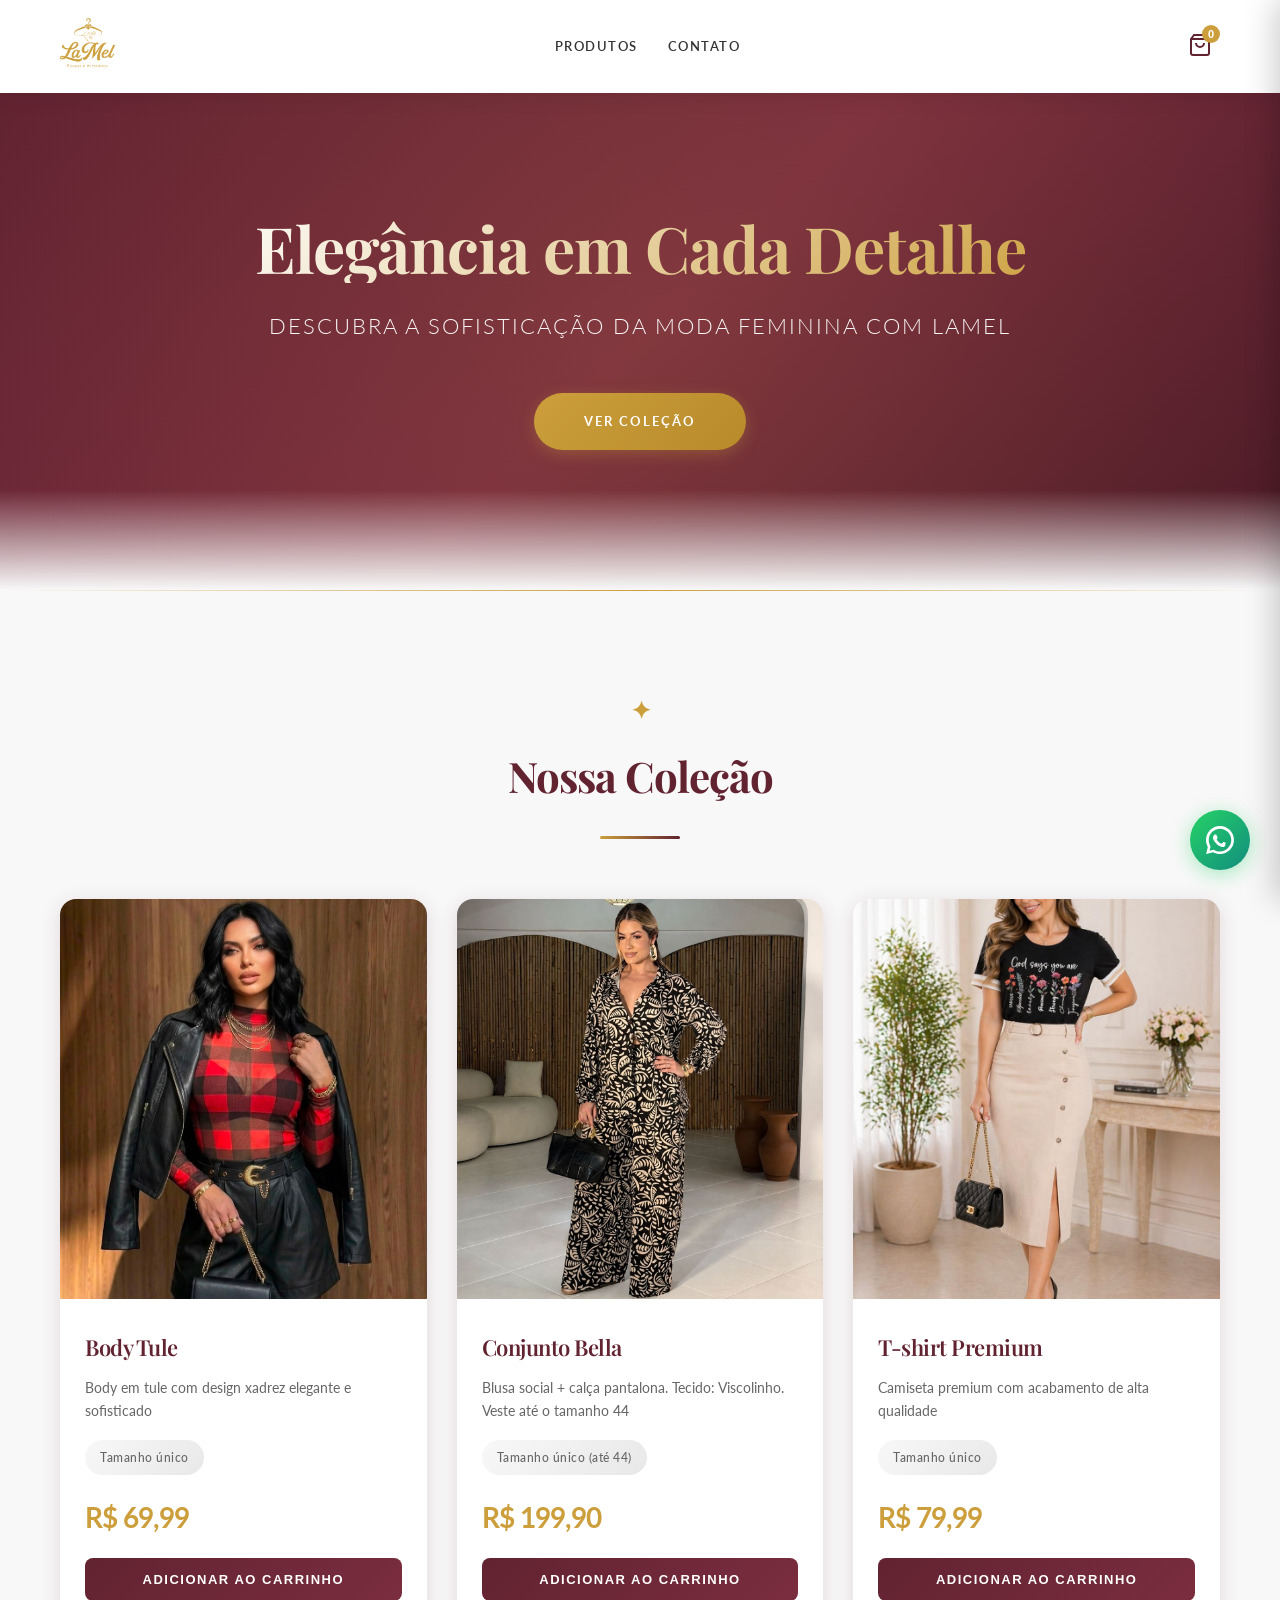
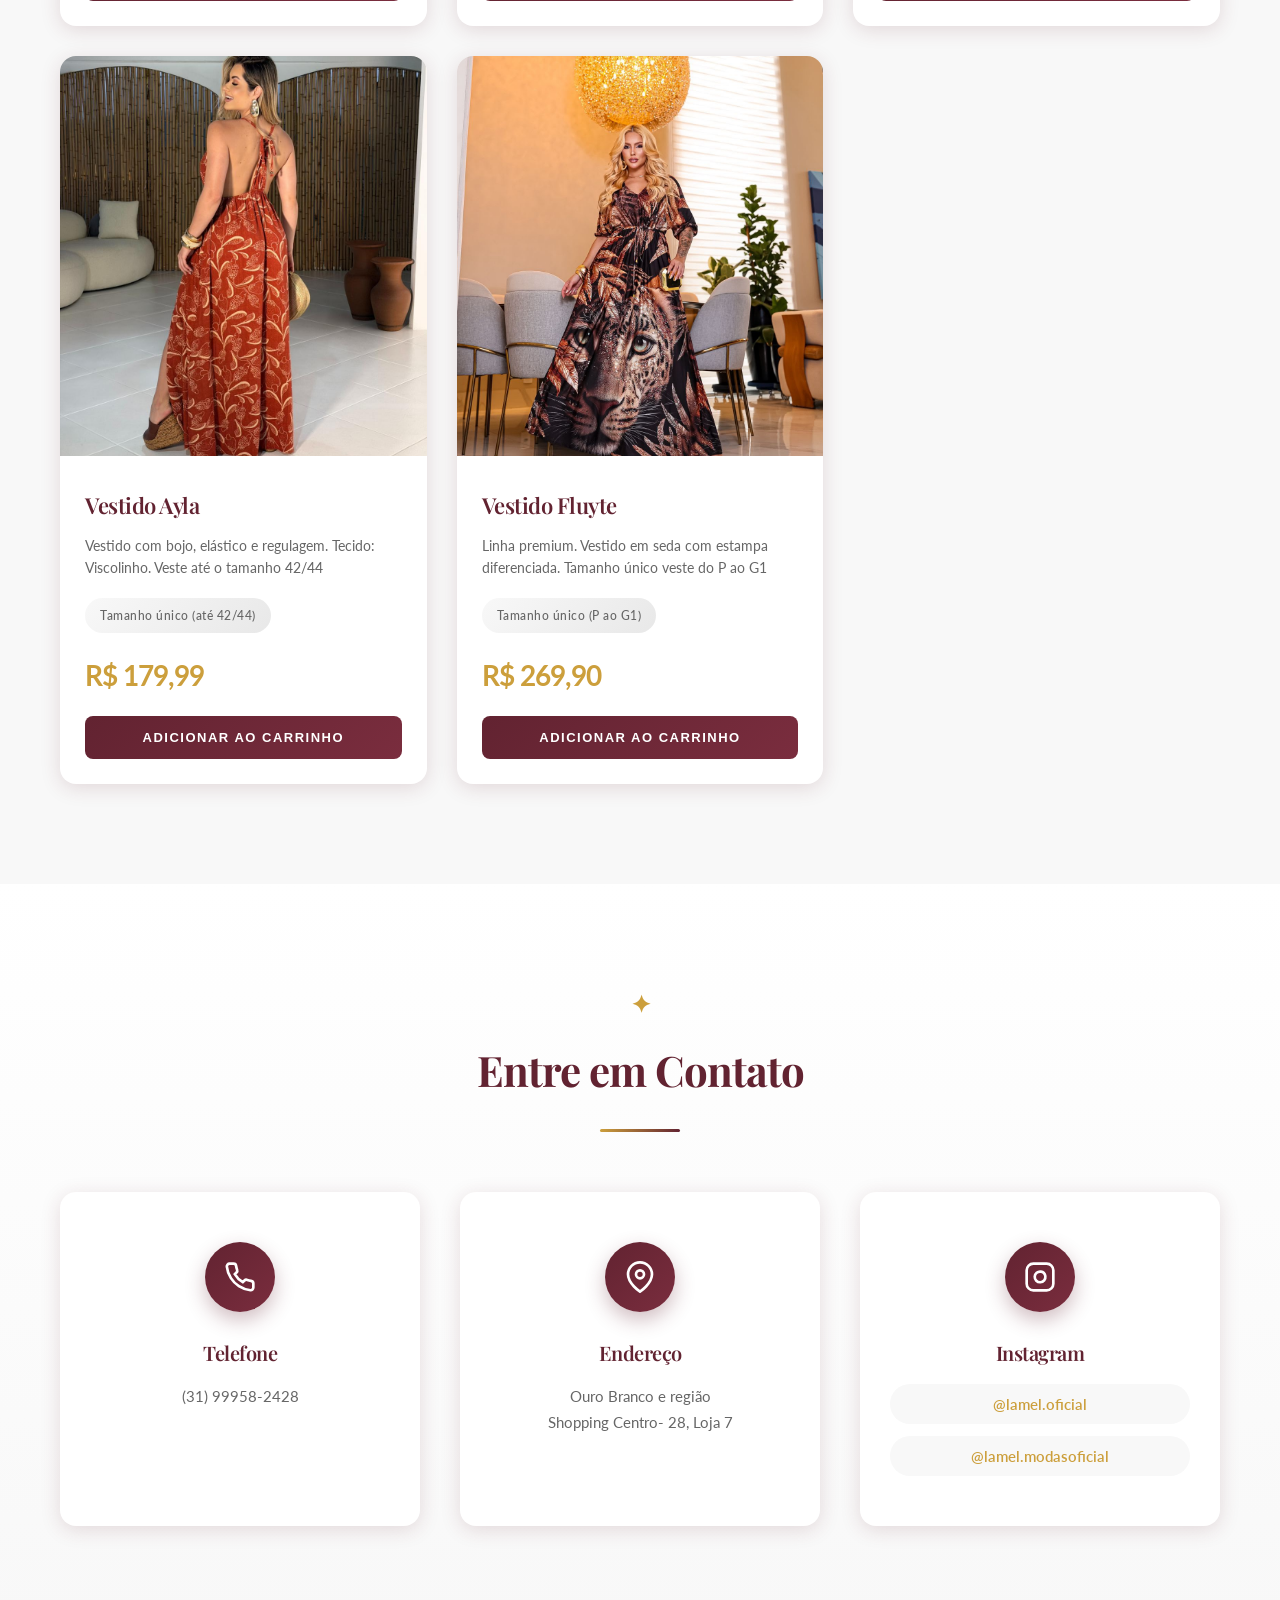
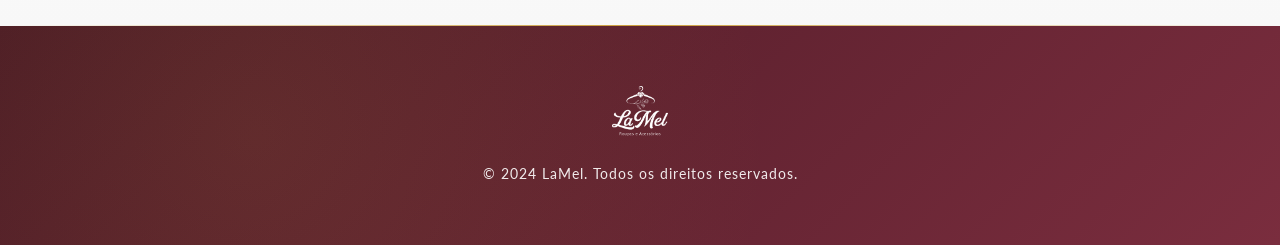
==== index.html @ 0e87817c "Initial commit - LaMel e-commerce website with premium design" ====
<!DOCTYPE html>
<html lang="pt-BR">
<head>
    <meta charset="UTF-8">
    <meta name="viewport" content="width=device-width, initial-scale=1.0">
    <title>LaMel - Moda Feminina</title>
    <link rel="stylesheet" href="styles.css">
    <link rel="preconnect" href="https://fonts.googleapis.com">
    <link rel="preconnect" href="https://fonts.gstatic.com" crossorigin>
    <link href="https://fonts.googleapis.com/css2?family=Playfair+Display:wght@400;500;600;700&family=Lato:wght@300;400;700&display=swap" rel="stylesheet">
</head>
<body>
    <!-- Splash Screen -->
    <div id="splash-screen" class="splash-screen">
        <div class="splash-content">
            <img src="logo/logo_lamel_-2.png" alt="LaMel Logo" class="splash-logo">
            <div class="splash-loader"></div>
        </div>
    </div>

    <!-- Main Content -->
    <div id="main-content" class="main-content">
        <!-- Header -->
        <header class="header">
            <div class="container">
                <nav class="nav">
                    <a href="#" class="logo-link">
                        <img src="logo/logo_lamel_-2.png" alt="LaMel" class="header-logo">
                    </a>
                    <div class="nav-links">
                        <a href="#produtos" class="nav-link">Produtos</a>
                        <a href="#contato" class="nav-link">Contato</a>
                    </div>
                    <button class="cart-btn" onclick="toggleCart()">
                        <svg width="24" height="24" viewBox="0 0 24 24" fill="none" stroke="currentColor" stroke-width="2">
                            <path d="M6 2L3 6v14a2 2 0 0 0 2 2h14a2 2 0 0 0 2-2V6l-3-4z"/>
                            <line x1="3" y1="6" x2="21" y2="6"/>
                            <path d="M16 10a4 4 0 0 1-8 0"/>
                        </svg>
                        <span class="cart-count" id="cart-count">0</span>
                    </button>
                </nav>
            </div>
        </header>

        <!-- Hero Section -->
        <section class="hero">
            <div class="container">
                <div class="hero-content">
                    <h1 class="hero-title">Elegância em Cada Detalhe</h1>
                    <p class="hero-subtitle">Descubra a sofisticação da moda feminina com LaMel</p>
                    <a href="#produtos" class="btn btn-primary">Ver Coleção</a>
                </div>
            </div>
        </section>

        <!-- Products Section -->
        <section id="produtos" class="products-section">
            <div class="container">
                <h2 class="section-title">Nossa Coleção</h2>
                <div class="products-grid" id="products-grid">
                    <!-- Products will be loaded by JavaScript -->
                </div>
            </div>
        </section>

        <!-- Contact Section -->
        <section id="contato" class="contact-section">
            <div class="container">
                <h2 class="section-title">Entre em Contato</h2>
                <div class="contact-grid">
                    <div class="contact-card">
                        <div class="contact-icon">
                            <svg width="32" height="32" viewBox="0 0 24 24" fill="none" stroke="currentColor" stroke-width="2">
                                <path d="M22 16.92v3a2 2 0 0 1-2.18 2 19.79 19.79 0 0 1-8.63-3.07 19.5 19.5 0 0 1-6-6 19.79 19.79 0 0 1-3.07-8.67A2 2 0 0 1 4.11 2h3a2 2 0 0 1 2 1.72 12.84 12.84 0 0 0 .7 2.81 2 2 0 0 1-.45 2.11L8.09 9.91a16 16 0 0 0 6 6l1.27-1.27a2 2 0 0 1 2.11-.45 12.84 12.84 0 0 0 2.81.7A2 2 0 0 1 22 16.92z"/>
                            </svg>
                        </div>
                        <h3 class="contact-title">Telefone</h3>
                        <p class="contact-text">(31) 99958-2428</p>
                    </div>
                    <div class="contact-card">
                        <div class="contact-icon">
                            <svg width="32" height="32" viewBox="0 0 24 24" fill="none" stroke="currentColor" stroke-width="2">
                                <path d="M21 10c0 7-9 13-9 13s-9-6-9-13a9 9 0 0 1 18 0z"/>
                                <circle cx="12" cy="10" r="3"/>
                            </svg>
                        </div>
                        <h3 class="contact-title">Endereço</h3>
                        <p class="contact-text">Ouro Branco e região<br>Shopping Centro- 28, Loja 7</p>
                    </div>
                    <div class="contact-card">
                        <div class="contact-icon">
                            <svg width="32" height="32" viewBox="0 0 24 24" fill="none" stroke="currentColor" stroke-width="2">
                                <rect x="2" y="2" width="20" height="20" rx="5" ry="5"/>
                                <path d="M16 11.37A4 4 0 1 1 12.63 8 4 4 0 0 1 16 11.37z"/>
                                <line x1="17.5" y1="6.5" x2="17.51" y2="6.5"/>
                            </svg>
                        </div>
                        <h3 class="contact-title">Instagram</h3>
                        <div class="instagram-links">
                            <a href="https://www.instagram.com/lamel.oficial?utm_source=qr&igsh=OGFzbXNvNWlucG5p" target="_blank" class="instagram-link">@lamel.oficial</a>
                            <a href="https://www.instagram.com/lamel.modasoficial?utm_source=qr&igsh=MjQ5eXpjOGpsM3Jr" target="_blank" class="instagram-link">@lamel.modasoficial</a>
                        </div>
                    </div>
                </div>
            </div>
        </section>

        <!-- Footer -->
        <footer class="footer">
            <div class="container">
                <div class="footer-content">
                    <img src="logo/logo_lamel_-2.png" alt="LaMel" class="footer-logo">
                    <p class="footer-text">© 2024 LaMel. Todos os direitos reservados.</p>
                </div>
            </div>
        </footer>
    </div>

    <!-- Shopping Cart Sidebar -->
    <div id="cart-sidebar" class="cart-sidebar">
        <div class="cart-header">
            <h3 class="cart-title">Seu Carrinho</h3>
            <button class="close-cart" onclick="toggleCart()">
                <svg width="24" height="24" viewBox="0 0 24 24" fill="none" stroke="currentColor" stroke-width="2">
                    <line x1="18" y1="6" x2="6" y2="18"/>
                    <line x1="6" y1="6" x2="18" y2="18"/>
                </svg>
            </button>
        </div>
        <div class="cart-items" id="cart-items">
            <!-- Cart items will be loaded by JavaScript -->
        </div>
        <div class="cart-footer">
            <div class="cart-total">
                <span class="total-label">Total:</span>
                <span class="total-value" id="cart-total">R$ 0,00</span>
            </div>
            <button class="btn btn-whatsapp" onclick="checkoutWhatsApp()">
                <svg width="20" height="20" viewBox="0 0 24 24" fill="currentColor">
                    <path d="M17.472 14.382c-.297-.149-1.758-.867-2.03-.967-.273-.099-.471-.148-.67.15-.197.297-.767.966-.94 1.164-.173.199-.347.223-.644.075-.297-.15-1.255-.463-2.39-1.475-.883-.788-1.48-1.761-1.653-2.059-.173-.297-.018-.458.13-.606.134-.133.298-.347.446-.52.149-.174.198-.298.298-.497.099-.198.05-.371-.025-.52-.075-.149-.669-1.612-.916-2.207-.242-.579-.487-.5-.669-.51-.173-.008-.371-.01-.57-.01-.198 0-.52.074-.792.372-.272.297-1.04 1.016-1.04 2.479 0 1.462 1.065 2.875 1.213 3.074.149.198 2.096 3.2 5.077 4.487.709.306 1.262.489 1.694.625.712.227 1.36.195 1.871.118.571-.085 1.758-.719 2.006-1.413.248-.694.248-1.289.173-1.413-.074-.124-.272-.198-.57-.347m-5.421 7.403h-.004a9.87 9.87 0 01-5.031-1.378l-.361-.214-3.741.982.998-3.648-.235-.374a9.86 9.86 0 01-1.51-5.26c.001-5.45 4.436-9.884 9.888-9.884 2.64 0 5.122 1.03 6.988 2.898a9.825 9.825 0 012.893 6.994c-.003 5.45-4.437 9.884-9.885 9.884m8.413-18.297A11.815 11.815 0 0012.05 0C5.495 0 .16 5.335.157 11.892c0 2.096.547 4.142 1.588 5.945L.057 24l6.305-1.654a11.882 11.882 0 005.683 1.448h.005c6.554 0 11.89-5.335 11.893-11.893a11.821 11.821 0 00-3.48-8.413z"/>
                </svg>
                Finalizar no WhatsApp
            </button>
        </div>
    </div>

    <!-- Cart Overlay -->
    <div id="cart-overlay" class="cart-overlay" onclick="toggleCart()"></div>

    <!-- Floating WhatsApp Button -->
    <a href="https://wa.me/5531999582428?text=Ol%C3%A1!%20Gostaria%20de%20saber%20mais%20sobre%20os%20produtos%20da%20LaMel" target="_blank" class="whatsapp-float">
        <svg viewBox="0 0 32 32" class="whatsapp-icon">
            <path d="M16 2C8.268 2 2 8.268 2 16c0 2.508.666 4.857 1.826 6.9L2.1 29.9l7.1-1.726C11.143 29.334 13.5 30 16 30c7.732 0 14-6.268 14-14S23.732 2 16 2zm0 25.5c-2.037 0-4.027-.523-5.782-1.514l-.414-.236-4.292 1.032 1.032-4.184-.244-.428C5.3 20.027 4.75 18.04 4.75 16c0-6.213 5.037-11.25 11.25-11.25S27.25 9.787 27.25 16 22.213 27.5 16 27.5zm6.134-8.386c-.336-.168-1.988-.982-2.294-1.094-.306-.112-.528-.168-.75.168-.222.336-.862 1.094-1.056 1.316-.194.222-.388.25-.724.082-.336-.166-1.418-.522-2.702-1.664-.998-.889-1.67-1.986-1.864-2.322-.194-.336-.02-.518.116-.684.12-.12.268-.312.402-.468.134-.156.178-.26.268-.434.088-.172.044-.324-.022-.468-.066-.144-.75-1.808-1.028-2.476-.272-.652-.548-.564-.75-.574-.194-.01-.418-.012-.642-.012-.224 0-.588.084-.896.42-.308.336-1.178 1.152-1.178 2.812 0 1.66 1.21 3.264 1.38 3.492.17.228 2.382 3.636 5.772 5.096 2.286.988 2.752.79 3.248.74.496-.05 1.588-.65 1.812-1.276.224-.626.224-1.162.156-1.276-.066-.112-.244-.178-.58-.346z"/>
        </svg>
    </a>

    <script src="script.js"></script>
</body>
</html>
---- styles.css ----
/* Reset and Base Styles */
* {
    margin: 0;
    padding: 0;
    box-sizing: border-box;
}

:root {
    --primary-color: #622331;
    --primary-light: #7a2d3e;
    --primary-dark: #4a1a25;
    --secondary-color: #CC9F3C;
    --secondary-light: #e0b85e;
    --secondary-dark: #b88a2a;
    --white: #ffffff;
    --light-gray: #f8f8f8;
    --text-dark: #333333;
    --text-light: #666666;
    --shadow: 0 4px 20px rgba(98, 35, 49, 0.15);
    --shadow-hover: 0 8px 30px rgba(98, 35, 49, 0.25);
}

body {
    font-family: 'Lato', sans-serif;
    color: var(--text-dark);
    line-height: 1.6;
    background-color: var(--white);
}

h1, h2, h3, h4 {
    font-family: 'Playfair Display', serif;
}

.container {
    max-width: 1200px;
    margin: 0 auto;
    padding: 0 20px;
}

.hidden {
    display: none !important;
}

/* Splash Screen */
.splash-screen {
    position: fixed;
    top: 0;
    left: 0;
    width: 100%;
    height: 100%;
    background: linear-gradient(135deg, var(--primary-color) 0%, var(--primary-light) 50%, var(--primary-dark) 100%);
    display: flex;
    align-items: center;
    justify-content: center;
    z-index: 9999;
    animation: splashFadeOut 0.5s ease-out 2.5s forwards;
}

.splash-content {
    text-align: center;
    animation: splashContent 0.8s ease-out;
}

.splash-logo {
    width: 250px;
    max-width: 80%;
    height: auto;
    margin-bottom: 30px;
    animation: logoFloat 2s ease-in-out infinite;
}

.splash-loader {
    width: 50px;
    height: 3px;
    background: var(--secondary-color);
    margin: 0 auto;
    position: relative;
    overflow: hidden;
    border-radius: 3px;
}

.splash-loader::after {
    content: '';
    position: absolute;
    top: 0;
    left: -50%;
    width: 50%;
    height: 100%;
    background: var(--secondary-light);
    animation: loaderSlide 1.5s ease-in-out infinite;
}

@keyframes splashFadeOut {
    to {
        opacity: 0;
        visibility: hidden;
    }
}

@keyframes splashContent {
    from {
        opacity: 0;
        transform: translateY(30px);
    }
    to {
        opacity: 1;
        transform: translateY(0);
    }
}

@keyframes logoFloat {
    0%, 100% {
        transform: translateY(0);
    }
    50% {
        transform: translateY(-10px);
    }
}

@keyframes loaderSlide {
    0% {
        left: -50%;
    }
    100% {
        left: 100%;
    }
}

/* Main Content */
.main-content {
    opacity: 0;
    animation: mainContentFadeIn 0.8s ease-out 2.5s forwards;
}

@keyframes mainContentFadeIn {
    to {
        opacity: 1;
    }
}

/* Header */
.header {
    background: rgba(255, 255, 255, 0.95);
    backdrop-filter: blur(10px);
    box-shadow: 0 4px 20px rgba(0, 0, 0, 0.08);
    position: sticky;
    top: 0;
    z-index: 100;
    padding: 18px 0;
    transition: all 0.3s ease;
}

.header.scrolled {
    padding: 12px 0;
    box-shadow: 0 8px 30px rgba(0, 0, 0, 0.12);
}

.nav {
    display: flex;
    justify-content: space-between;
    align-items: center;
}

.logo-link {
    text-decoration: none;
}

.header-logo {
    height: 50px;
    width: auto;
}

.nav-links {
    display: flex;
    gap: 30px;
}

.nav-link {
    text-decoration: none;
    color: var(--text-dark);
    font-weight: 600;
    font-size: 13px;
    text-transform: uppercase;
    letter-spacing: 1.5px;
    transition: all 0.3s ease;
    position: relative;
    padding: 8px 0;
}

.nav-link::after {
    content: '';
    position: absolute;
    bottom: 0;
    left: 0;
    width: 0;
    height: 2px;
    background: linear-gradient(90deg, var(--secondary-color), var(--primary-color));
    transition: width 0.3s ease;
}

.nav-link:hover {
    color: var(--primary-color);
}

.nav-link:hover::after {
    width: 100%;
}

.cart-btn {
    position: relative;
    background: none;
    border: none;
    cursor: pointer;
    padding: 8px;
    color: var(--primary-color);
    transition: transform 0.3s ease;
}

.cart-btn:hover {
    transform: scale(1.1);
}

.cart-count {
    position: absolute;
    top: 0;
    right: 0;
    background: var(--secondary-color);
    color: var(--white);
    font-size: 11px;
    font-weight: bold;
    width: 18px;
    height: 18px;
    border-radius: 50%;
    display: flex;
    align-items: center;
    justify-content: center;
}

/* Hero Section */
.hero {
    background: linear-gradient(135deg, var(--primary-color) 0%, var(--primary-light) 50%, var(--primary-dark) 100%);
    padding: 120px 0 140px;
    text-align: center;
    color: var(--white);
    position: relative;
    overflow: hidden;
}

.hero::before {
    content: '';
    position: absolute;
    top: -50%;
    left: -50%;
    width: 200%;
    height: 200%;
    background: radial-gradient(circle, rgba(204, 159, 60, 0.1) 0%, transparent 50%);
    animation: heroGlow 15s ease-in-out infinite;
}

.hero::after {
    content: '';
    position: absolute;
    bottom: 0;
    left: 0;
    right: 0;
    height: 100px;
    background: linear-gradient(to top, var(--light-gray), transparent);
}

@keyframes heroGlow {
    0%, 100% {
        transform: translate(0, 0) scale(1);
    }
    50% {
        transform: translate(10%, 10%) scale(1.1);
    }
}

.hero-content {
    max-width: 900px;
    margin: 0 auto;
    position: relative;
    z-index: 1;
}

.hero-title {
    font-size: 64px;
    font-weight: 700;
    margin-bottom: 25px;
    line-height: 1.1;
    letter-spacing: -1px;
    background: linear-gradient(135deg, var(--white) 0%, var(--secondary-color) 100%);
    -webkit-background-clip: text;
    -webkit-text-fill-color: transparent;
    background-clip: text;
    animation: titleFadeIn 1s ease-out 0.5s both;
}

.hero-subtitle {
    font-size: 22px;
    font-weight: 300;
    margin-bottom: 50px;
    opacity: 0.95;
    letter-spacing: 2px;
    text-transform: uppercase;
    animation: subtitleFadeIn 1s ease-out 0.8s both;
}

@keyframes titleFadeIn {
    from {
        opacity: 0;
        transform: translateY(30px);
    }
    to {
        opacity: 1;
        transform: translateY(0);
    }
}

@keyframes subtitleFadeIn {
    from {
        opacity: 0;
        transform: translateY(20px);
    }
    to {
        opacity: 0.95;
        transform: translateY(0);
    }
}

.btn {
    display: inline-flex;
    align-items: center;
    justify-content: center;
    padding: 18px 50px;
    font-size: 13px;
    font-weight: 700;
    text-transform: uppercase;
    letter-spacing: 2px;
    text-decoration: none;
    border: none;
    cursor: pointer;
    transition: all 0.4s cubic-bezier(0.4, 0, 0.2, 1);
    border-radius: 50px;
    position: relative;
    overflow: hidden;
}

.btn-primary {
    background: linear-gradient(135deg, var(--secondary-color) 0%, var(--secondary-dark) 100%);
    color: var(--white);
    box-shadow: 0 4px 15px rgba(204, 159, 60, 0.3);
    animation: btnFadeIn 1s ease-out 1.1s both;
}

.btn-primary::before {
    content: '';
    position: absolute;
    top: 0;
    left: -100%;
    width: 100%;
    height: 100%;
    background: linear-gradient(90deg, transparent, rgba(255,255,255,0.3), transparent);
    transition: left 0.5s ease;
}

.btn-primary:hover::before {
    left: 100%;
}

.btn-primary:hover {
    background: linear-gradient(135deg, var(--secondary-light) 0%, var(--secondary-color) 100%);
    transform: translateY(-3px) scale(1.02);
    box-shadow: 0 8px 25px rgba(204, 159, 60, 0.5);
}

@keyframes btnFadeIn {
    from {
        opacity: 0;
        transform: translateY(20px);
    }
    to {
        opacity: 1;
        transform: translateY(0);
    }
}

.btn-whatsapp {
    background: #25D366;
    color: var(--white);
    width: 100%;
    gap: 10px;
}

.btn-whatsapp:hover {
    background: #128C7E;
    transform: translateY(-2px);
    box-shadow: 0 5px 20px rgba(37, 211, 102, 0.4);
}

/* Products Section */
.products-section {
    padding: 100px 0;
    background: var(--light-gray);
    position: relative;
}

.products-section::before {
    content: '';
    position: absolute;
    top: 0;
    left: 0;
    right: 0;
    height: 1px;
    background: linear-gradient(90deg, transparent, var(--secondary-color), transparent);
}

.section-title {
    font-size: 42px;
    font-weight: 700;
    color: var(--primary-color);
    text-align: center;
    margin-bottom: 60px;
    position: relative;
    letter-spacing: -1px;
}

.section-title::before {
    content: '✦';
    display: block;
    font-size: 24px;
    color: var(--secondary-color);
    margin-bottom: 15px;
}

.section-title::after {
    content: '';
    display: block;
    width: 80px;
    height: 3px;
    background: linear-gradient(90deg, var(--secondary-color), var(--primary-color));
    margin: 25px auto 0;
    border-radius: 2px;
}

.products-grid {
    display: grid;
    grid-template-columns: repeat(auto-fill, minmax(280px, 1fr));
    gap: 30px;
}

.product-card {
    background: var(--white);
    border-radius: 16px;
    overflow: hidden;
    box-shadow: var(--shadow);
    transition: all 0.4s cubic-bezier(0.4, 0, 0.2, 1);
    cursor: pointer;
    position: relative;
}

.product-card::before {
    content: '';
    position: absolute;
    top: 0;
    left: 0;
    right: 0;
    height: 4px;
    background: linear-gradient(90deg, var(--secondary-color), var(--primary-color));
    transform: scaleX(0);
    transition: transform 0.4s ease;
}

.product-card:hover::before {
    transform: scaleX(1);
}

.product-card:hover {
    transform: translateY(-15px);
    box-shadow: 0 20px 40px rgba(98, 35, 49, 0.2);
}

.product-image {
    width: 100%;
    height: 400px;
    object-fit: cover;
    background: var(--light-gray);
    transition: transform 0.6s ease;
}

.product-card:hover .product-image {
    transform: scale(1.05);
}

.product-info {
    padding: 25px;
    position: relative;
}

.product-name {
    font-family: 'Playfair Display', serif;
    font-size: 22px;
    font-weight: 600;
    color: var(--primary-color);
    margin-bottom: 12px;
    letter-spacing: -0.5px;
}

.product-description {
    font-size: 14px;
    color: var(--text-light);
    margin-bottom: 18px;
    line-height: 1.6;
}

.product-price {
    font-size: 28px;
    font-weight: 700;
    color: var(--secondary-color);
    margin-bottom: 18px;
    letter-spacing: -1px;
}

.product-size {
    font-size: 12px;
    color: var(--text-light);
    margin-bottom: 20px;
    padding: 8px 15px;
    background: linear-gradient(135deg, var(--light-gray) 0%, #e8e8e8 100%);
    border-radius: 20px;
    display: inline-block;
    font-weight: 500;
    letter-spacing: 0.5px;
}

.add-to-cart {
    width: 100%;
    padding: 14px;
    background: linear-gradient(135deg, var(--primary-color) 0%, var(--primary-light) 100%);
    color: var(--white);
    border: none;
    font-size: 13px;
    font-weight: 700;
    text-transform: uppercase;
    letter-spacing: 1.5px;
    cursor: pointer;
    transition: all 0.4s cubic-bezier(0.4, 0, 0.2, 1);
    border-radius: 8px;
    position: relative;
    overflow: hidden;
}

.add-to-cart::before {
    content: '';
    position: absolute;
    top: 50%;
    left: 50%;
    width: 0;
    height: 0;
    background: rgba(255,255,255,0.2);
    border-radius: 50%;
    transform: translate(-50%, -50%);
    transition: width 0.6s ease, height 0.6s ease;
}

.add-to-cart:hover::before {
    width: 300px;
    height: 300px;
}

.add-to-cart:hover {
    background: linear-gradient(135deg, var(--primary-light) 0%, var(--primary-color) 100%);
    transform: translateY(-2px);
    box-shadow: 0 8px 20px rgba(98, 35, 49, 0.3);
}

/* Contact Section */
.contact-section {
    padding: 100px 0;
    background: linear-gradient(180deg, var(--white) 0%, var(--light-gray) 100%);
    position: relative;
}

.contact-section::after {
    content: '';
    position: absolute;
    bottom: 0;
    left: 0;
    right: 0;
    height: 1px;
    background: linear-gradient(90deg, transparent, var(--secondary-color), transparent);
}

.contact-grid {
    display: grid;
    grid-template-columns: repeat(auto-fit, minmax(280px, 1fr));
    gap: 40px;
    margin-top: 50px;
}

.contact-card {
    text-align: center;
    padding: 50px 30px;
    background: var(--white);
    border-radius: 16px;
    transition: all 0.4s cubic-bezier(0.4, 0, 0.2, 1);
    box-shadow: var(--shadow);
    position: relative;
    overflow: hidden;
}

.contact-card::before {
    content: '';
    position: absolute;
    top: 0;
    left: 0;
    right: 0;
    height: 4px;
    background: linear-gradient(90deg, var(--secondary-color), var(--primary-color));
    transform: scaleX(0);
    transition: transform 0.4s ease;
}

.contact-card:hover::before {
    transform: scaleX(1);
}

.contact-card:hover {
    transform: translateY(-10px);
    box-shadow: 0 20px 40px rgba(98, 35, 49, 0.15);
}

.contact-icon {
    width: 70px;
    height: 70px;
    background: linear-gradient(135deg, var(--primary-color) 0%, var(--primary-light) 100%);
    border-radius: 50%;
    display: flex;
    align-items: center;
    justify-content: center;
    margin: 0 auto 25px;
    color: var(--white);
    box-shadow: 0 8px 20px rgba(98, 35, 49, 0.3);
    transition: transform 0.4s ease;
}

.contact-card:hover .contact-icon {
    transform: scale(1.1) rotate(5deg);
}

.contact-title {
    font-size: 20px;
    font-weight: 600;
    color: var(--primary-color);
    margin-bottom: 15px;
    letter-spacing: -0.5px;
}

.contact-text {
    font-size: 15px;
    color: var(--text-light);
    line-height: 1.7;
}

.instagram-links {
    display: flex;
    flex-direction: column;
    gap: 12px;
}

.instagram-link {
    color: var(--secondary-color);
    text-decoration: none;
    font-size: 15px;
    font-weight: 600;
    transition: all 0.3s ease;
    padding: 8px 16px;
    border-radius: 20px;
    background: var(--light-gray);
}

.instagram-link:hover {
    color: var(--white);
    background: var(--secondary-color);
    transform: scale(1.05);
}

/* Footer */
.footer {
    background: linear-gradient(135deg, var(--primary-dark) 0%, var(--primary-color) 50%, var(--primary-light) 100%);
    color: var(--white);
    padding: 60px 0;
    position: relative;
    overflow: hidden;
}

.footer::before {
    content: '';
    position: absolute;
    top: 0;
    left: 0;
    right: 0;
    bottom: 0;
    background: radial-gradient(circle at 20% 50%, rgba(204, 159, 60, 0.1) 0%, transparent 50%);
}

.footer-content {
    text-align: center;
    position: relative;
    z-index: 1;
}

.footer-logo {
    height: 50px;
    width: auto;
    margin-bottom: 20px;
    filter: brightness(0) invert(1);
}

.footer-text {
    font-size: 14px;
    opacity: 0.9;
    letter-spacing: 1px;
}

/* Shopping Cart Sidebar */
.cart-sidebar {
    position: fixed;
    top: 0;
    right: -400px;
    width: 400px;
    max-width: 100%;
    height: 100%;
    background: var(--white);
    box-shadow: -5px 0 30px rgba(0, 0, 0, 0.2);
    z-index: 1000;
    transition: right 0.3s ease;
    display: flex;
    flex-direction: column;
}

.cart-sidebar.open {
    right: 0;
}

.cart-header {
    padding: 20px;
    border-bottom: 1px solid var(--light-gray);
    display: flex;
    justify-content: space-between;
    align-items: center;
}

.cart-title {
    font-size: 20px;
    font-weight: 600;
    color: var(--primary-color);
}

.close-cart {
    background: none;
    border: none;
    cursor: pointer;
    color: var(--text-light);
    transition: color 0.3s ease;
}

.close-cart:hover {
    color: var(--primary-color);
}

.cart-items {
    flex: 1;
    overflow-y: auto;
    padding: 20px;
}

.cart-item {
    display: flex;
    gap: 15px;
    padding: 15px 0;
    border-bottom: 1px solid var(--light-gray);
}

.cart-item-image {
    width: 80px;
    height: 80px;
    object-fit: cover;
    border-radius: 5px;
}

.cart-item-info {
    flex: 1;
}

.cart-item-name {
    font-family: 'Playfair Display', serif;
    font-size: 16px;
    font-weight: 600;
    color: var(--primary-color);
    margin-bottom: 5px;
}

.cart-item-price {
    font-size: 14px;
    color: var(--secondary-color);
    font-weight: 600;
    margin-bottom: 8px;
}

.cart-item-quantity {
    display: flex;
    align-items: center;
    gap: 10px;
}

.quantity-btn {
    width: 30px;
    height: 30px;
    border: 1px solid var(--light-gray);
    background: var(--white);
    cursor: pointer;
    font-size: 16px;
    display: flex;
    align-items: center;
    justify-content: center;
    transition: all 0.3s ease;
    border-radius: 3px;
}

.quantity-btn:hover {
    background: var(--primary-color);
    color: var(--white);
    border-color: var(--primary-color);
}

.quantity-value {
    font-size: 14px;
    font-weight: 600;
    min-width: 30px;
    text-align: center;
}

.remove-item {
    background: none;
    border: none;
    color: #e74c3c;
    cursor: pointer;
    font-size: 12px;
    margin-top: 5px;
    transition: color 0.3s ease;
}

.remove-item:hover {
    color: #c0392b;
}

.cart-footer {
    padding: 20px;
    border-top: 1px solid var(--light-gray);
}

.cart-total {
    display: flex;
    justify-content: space-between;
    align-items: center;
    margin-bottom: 20px;
}

.total-label {
    font-size: 16px;
    font-weight: 600;
    color: var(--text-dark);
}

.total-value {
    font-size: 24px;
    font-weight: 700;
    color: var(--secondary-color);
}

.cart-overlay {
    position: fixed;
    top: 0;
    left: 0;
    width: 100%;
    height: 100%;
    background: rgba(0, 0, 0, 0.5);
    z-index: 999;
    opacity: 0;
    visibility: hidden;
    transition: all 0.3s ease;
}

.cart-overlay.open {
    opacity: 1;
    visibility: visible;
}

.empty-cart {
    text-align: center;
    padding: 40px 20px;
    color: var(--text-light);
}

.empty-cart-icon {
    font-size: 48px;
    margin-bottom: 15px;
    opacity: 0.5;
}

/* Floating WhatsApp Button */
.whatsapp-float {
    position: fixed;
    bottom: 30px;
    right: 30px;
    width: 60px;
    height: 60px;
    background: linear-gradient(135deg, #25D366 0%, #128C7E 100%);
    border-radius: 50%;
    display: flex;
    align-items: center;
    justify-content: center;
    box-shadow: 0 4px 20px rgba(37, 211, 102, 0.4);
    z-index: 1000;
    transition: all 0.3s cubic-bezier(0.4, 0, 0.2, 1);
    animation: whatsappPulse 2s ease-in-out infinite;
}

.whatsapp-float:hover {
    transform: scale(1.1);
    box-shadow: 0 8px 30px rgba(37, 211, 102, 0.6);
}

.whatsapp-icon {
    width: 32px;
    height: 32px;
    fill: white;
}

@keyframes whatsappPulse {
    0%, 100% {
        box-shadow: 0 4px 20px rgba(37, 211, 102, 0.4);
    }
    50% {
        box-shadow: 0 4px 30px rgba(37, 211, 102, 0.6);
    }
}

/* Scroll Animations */
.product-card,
.contact-card,
.section-title {
    opacity: 0;
    transform: translateY(30px);
    transition: all 0.6s cubic-bezier(0.4, 0, 0.2, 1);
}

.product-card.animate-in,
.contact-card.animate-in,
.section-title.animate-in {
    opacity: 1;
    transform: translateY(0);
}

.product-card:nth-child(1) { transition-delay: 0.1s; }
.product-card:nth-child(2) { transition-delay: 0.2s; }
.product-card:nth-child(3) { transition-delay: 0.3s; }
.product-card:nth-child(4) { transition-delay: 0.4s; }
.product-card:nth-child(5) { transition-delay: 0.5s; }

.contact-card:nth-child(1) { transition-delay: 0.1s; }
.contact-card:nth-child(2) { transition-delay: 0.2s; }
.contact-card:nth-child(3) { transition-delay: 0.3s; }

/* Responsive Design */
@media (max-width: 768px) {
    .hero-title {
        font-size: 32px;
    }
    
    .hero-subtitle {
        font-size: 16px;
    }
    
    .section-title {
        font-size: 28px;
    }
    
    .nav-links {
        display: none;
    }
    
    .cart-sidebar {
        width: 100%;
        right: -100%;
    }
    
    .products-grid {
        grid-template-columns: repeat(auto-fill, minmax(250px, 1fr));
        gap: 20px;
    }
    
    .contact-grid {
        grid-template-columns: 1fr;
    }
}

@media (max-width: 480px) {
    .hero-title {
        font-size: 28px;
    }
    
    .products-grid {
        grid-template-columns: 1fr;
    }
    
    .header-logo {
        height: 40px;
    }
}
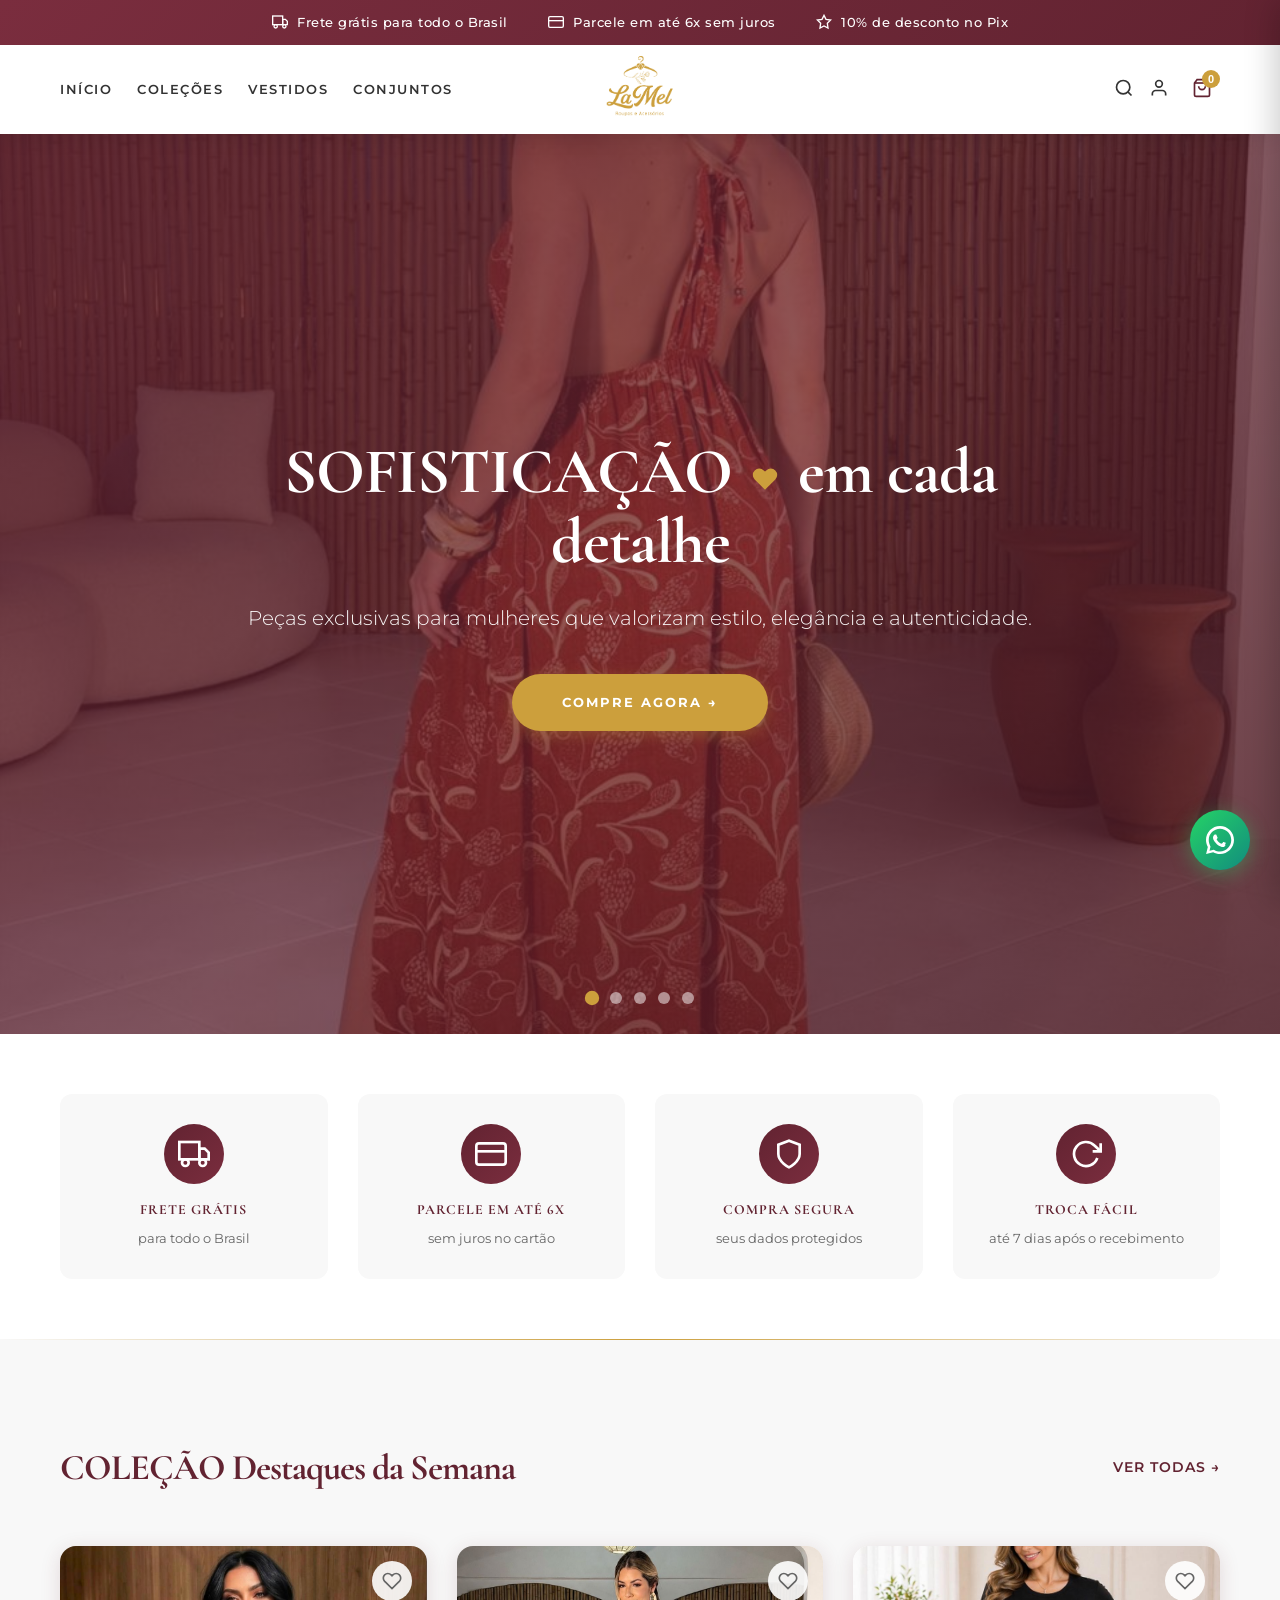
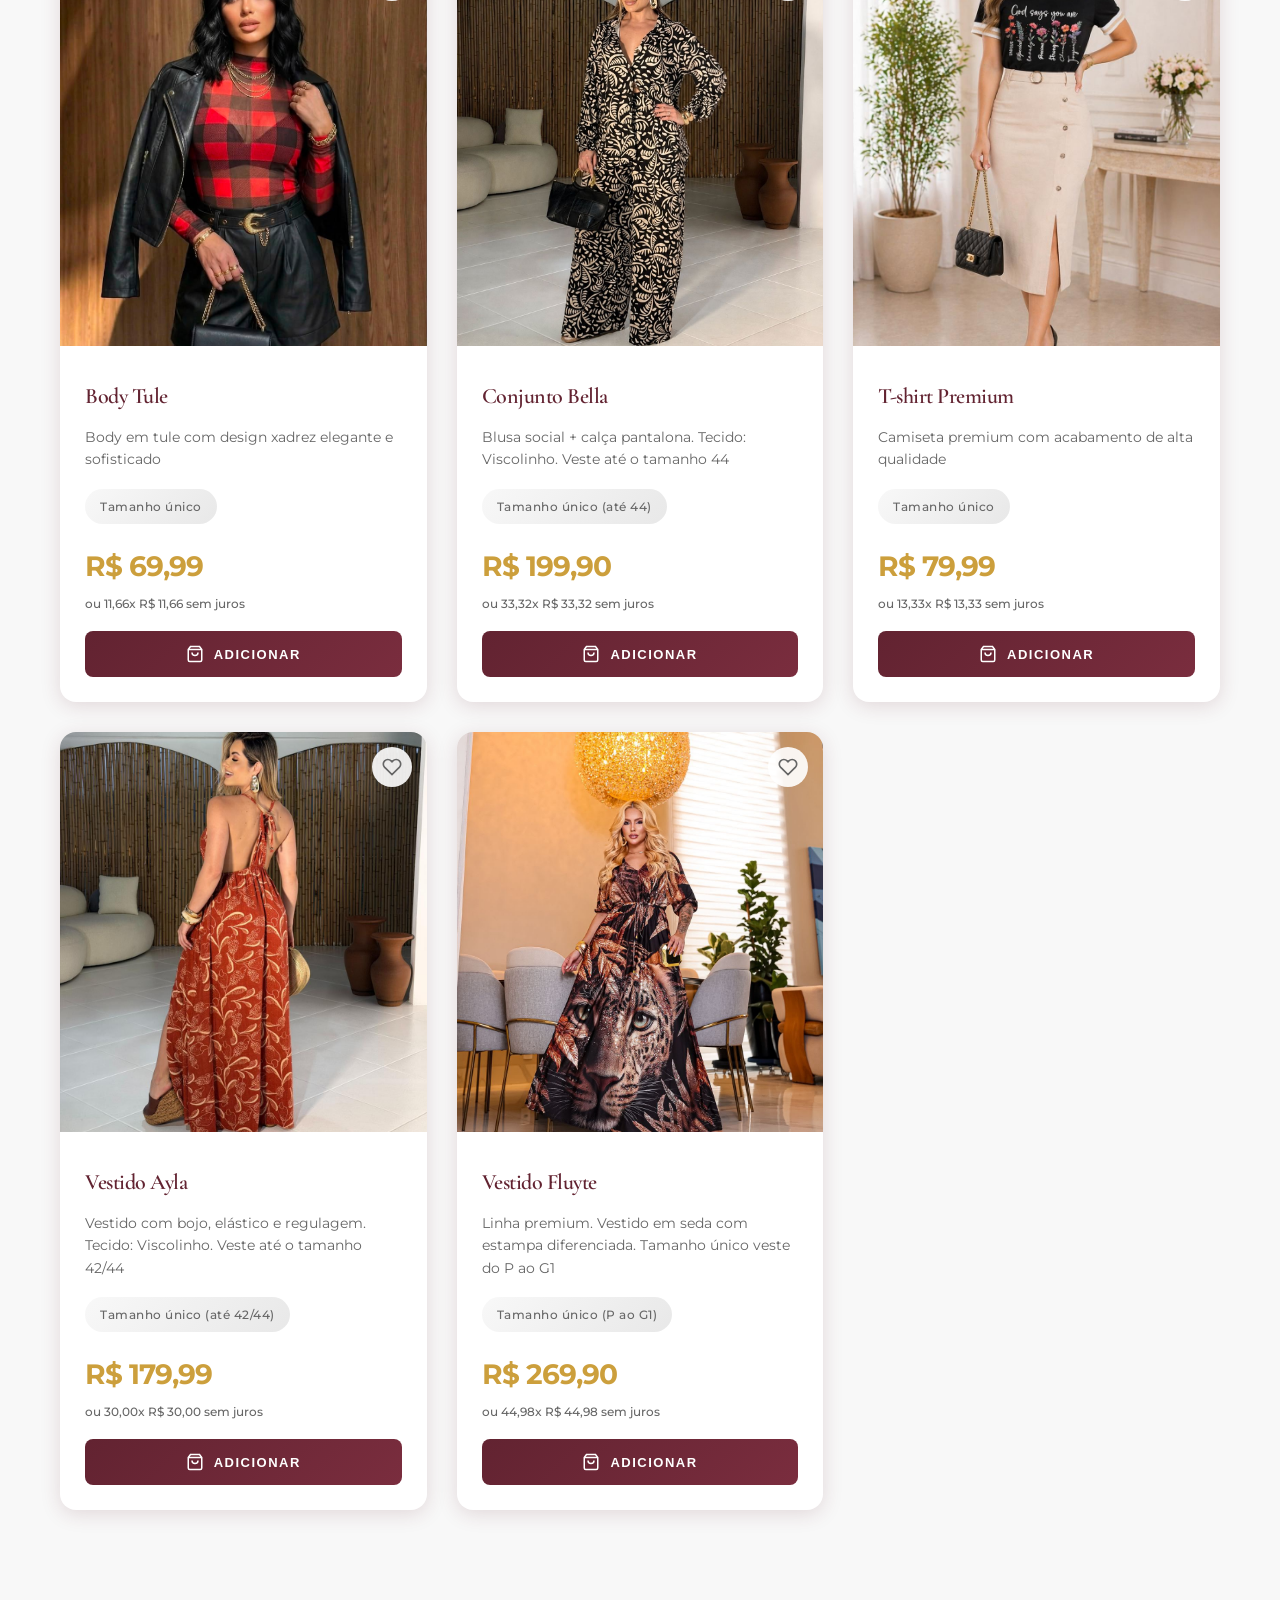
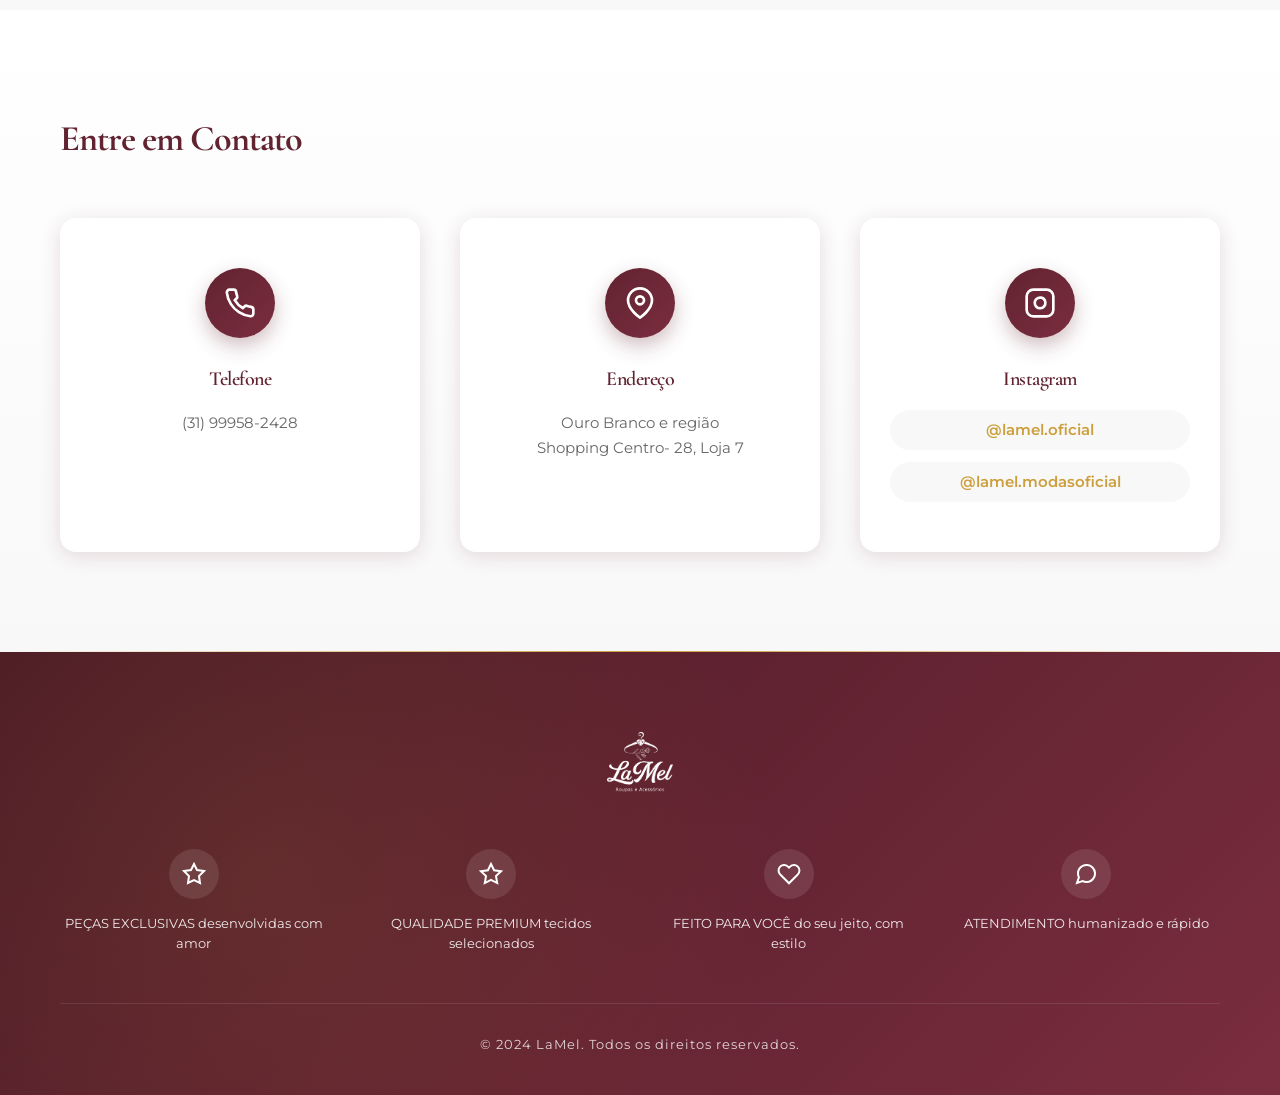
==== commit 2cce409d: "Update design with new layout, hero slideshow, mobile optimizations" ====
--- a/index.html
+++ b/index.html
@@ -4,10 +4,11 @@
     <meta charset="UTF-8">
     <meta name="viewport" content="width=device-width, initial-scale=1.0">
     <title>LaMel - Moda Feminina</title>
+    <link rel="icon" type="image/png" href="logo/logo_lamel_-3.png">
     <link rel="stylesheet" href="styles.css">
     <link rel="preconnect" href="https://fonts.googleapis.com">
     <link rel="preconnect" href="https://fonts.gstatic.com" crossorigin>
-    <link href="https://fonts.googleapis.com/css2?family=Playfair+Display:wght@400;500;600;700&family=Lato:wght@300;400;700&display=swap" rel="stylesheet">
+    <link href="https://fonts.googleapis.com/css2?family=Cormorant+Garamond:wght@400;500;600;700&family=Montserrat:wght@300;400;500;600;700&display=swap" rel="stylesheet">
 </head>
 <body>
     <!-- Splash Screen -->
@@ -20,36 +21,141 @@
 
     <!-- Main Content -->
     <div id="main-content" class="main-content">
+        <!-- Top Promotional Bar -->
+        <div class="top-bar">
+            <div class="container">
+                <div class="top-bar-content">
+                    <span class="top-bar-item">
+                        <svg width="16" height="16" viewBox="0 0 24 24" fill="none" stroke="currentColor" stroke-width="2" style="vertical-align: text-bottom; margin-right: 5px;">
+                            <rect x="1" y="3" width="15" height="13"/>
+                            <polygon points="16 8 20 8 23 11 23 16 16 16 16 8"/>
+                            <circle cx="5.5" cy="18.5" r="2.5"/>
+                            <circle cx="18.5" cy="18.5" r="2.5"/>
+                        </svg>
+                        Frete grátis para todo o Brasil
+                    </span>
+                    <span class="top-bar-item">
+                        <svg width="16" height="16" viewBox="0 0 24 24" fill="none" stroke="currentColor" stroke-width="2" style="vertical-align: text-bottom; margin-right: 5px;">
+                            <rect x="1" y="4" width="22" height="16" rx="2" ry="2"/>
+                            <line x1="1" y1="10" x2="23" y2="10"/>
+                        </svg>
+                        Parcele em até 6x sem juros
+                    </span>
+                    <span class="top-bar-item">
+                        <svg width="16" height="16" viewBox="0 0 24 24" fill="none" stroke="currentColor" stroke-width="2" style="vertical-align: text-bottom; margin-right: 5px;">
+                            <path d="M12 2L15 8L22 9L17 14L18 21L12 18L6 21L7 14L2 9L9 8L12 2Z"/>
+                        </svg>
+                        10% de desconto no Pix
+                    </span>
+                </div>
+            </div>
+        </div>
+
         <!-- Header -->
         <header class="header">
             <div class="container">
                 <nav class="nav">
+                    <button class="menu-toggle" onclick="toggleMenu()">
+                        <svg width="24" height="24" viewBox="0 0 24 24" fill="none" stroke="currentColor" stroke-width="2">
+                            <line x1="3" y1="12" x2="21" y2="12"/>
+                            <line x1="3" y1="6" x2="21" y2="6"/>
+                            <line x1="3" y1="18" x2="21" y2="18"/>
+                        </svg>
+                    </button>
+                    <div class="nav-links">
+                        <a href="#" class="nav-link">INÍCIO</a>
+                        <a href="#produtos" class="nav-link">COLEÇÕES</a>
+                        <a href="#produtos" class="nav-link">VESTIDOS</a>
+                        <a href="#produtos" class="nav-link">CONJUNTOS</a>
+                    </div>
                     <a href="#" class="logo-link">
                         <img src="logo/logo_lamel_-2.png" alt="LaMel" class="header-logo">
                     </a>
-                    <div class="nav-links">
-                        <a href="#produtos" class="nav-link">Produtos</a>
-                        <a href="#contato" class="nav-link">Contato</a>
-                    </div>
-                    <button class="cart-btn" onclick="toggleCart()">
-                        <svg width="24" height="24" viewBox="0 0 24 24" fill="none" stroke="currentColor" stroke-width="2">
-                            <path d="M6 2L3 6v14a2 2 0 0 0 2 2h14a2 2 0 0 0 2-2V6l-3-4z"/>
-                            <line x1="3" y1="6" x2="21" y2="6"/>
-                            <path d="M16 10a4 4 0 0 1-8 0"/>
-                        </svg>
-                        <span class="cart-count" id="cart-count">0</span>
-                    </button>
+                    <div class="nav-icons">
+                        <button class="icon-btn">
+                            <svg width="20" height="20" viewBox="0 0 24 24" fill="none" stroke="currentColor" stroke-width="2">
+                                <circle cx="11" cy="11" r="8"/>
+                                <line x1="21" y1="21" x2="16.65" y2="16.65"/>
+                            </svg>
+                        </button>
+                        <button class="icon-btn">
+                            <svg width="20" height="20" viewBox="0 0 24 24" fill="none" stroke="currentColor" stroke-width="2">
+                                <path d="M20 21v-2a4 4 0 0 0-4-4H8a4 4 0 0 0-4 4v2"/>
+                                <circle cx="12" cy="7" r="4"/>
+                            </svg>
+                        </button>
+                        <button class="cart-btn" onclick="toggleCart()">
+                            <svg width="20" height="20" viewBox="0 0 24 24" fill="none" stroke="currentColor" stroke-width="2">
+                                <path d="M6 2L3 6v14a2 2 0 0 0 2 2h14a2 2 0 0 0 2-2V6l-3-4z"/>
+                                <line x1="3" y1="6" x2="21" y2="6"/>
+                                <path d="M16 10a4 4 0 0 1-8 0"/>
+                            </svg>
+                            <span class="cart-count" id="cart-count">0</span>
+                        </button>
+                    </div>
                 </nav>
             </div>
         </header>
 
         <!-- Hero Section -->
-        <section class="hero">
+        <section class="hero" id="hero">
+            <div class="hero-background" id="hero-background"></div>
+            <div class="hero-overlay"></div>
             <div class="container">
                 <div class="hero-content">
-                    <h1 class="hero-title">Elegância em Cada Detalhe</h1>
-                    <p class="hero-subtitle">Descubra a sofisticação da moda feminina com LaMel</p>
-                    <a href="#produtos" class="btn btn-primary">Ver Coleção</a>
+                    <h1 class="hero-title">SOFISTICAÇÃO <svg width="28" height="28" viewBox="0 0 24 24" fill="currentColor" style="vertical-align: middle; color: var(--secondary-color); margin: 0 5px;"><path d="M20.84 4.61a5.5 5.5 0 0 0-7.78 0L12 5.67l-1.06-1.06a5.5 5.5 0 0 0-7.78 7.78l1.06 1.06L12 21.23l7.78-7.78 1.06-1.06a5.5 5.5 0 0 0 0-7.78z"/></svg> em cada detalhe</h1>
+                    <p class="hero-subtitle">Peças exclusivas para mulheres que valorizam estilo, elegância e autenticidade.</p>
+                    <a href="#produtos" class="btn btn-primary">COMPRE AGORA →</a>
+                </div>
+            </div>
+            <div class="hero-dots" id="hero-dots"></div>
+        </section>
+
+        <!-- Feature Highlights -->
+        <section class="features-section">
+            <div class="container">
+                <div class="features-grid">
+                    <div class="feature-card">
+                        <div class="feature-icon">
+                            <svg width="32" height="32" viewBox="0 0 24 24" fill="none" stroke="currentColor" stroke-width="2">
+                                <rect x="1" y="3" width="15" height="13"/>
+                                <polygon points="16 8 20 8 23 11 23 16 16 16 16 8"/>
+                                <circle cx="5.5" cy="18.5" r="2.5"/>
+                                <circle cx="18.5" cy="18.5" r="2.5"/>
+                            </svg>
+                        </div>
+                        <h3 class="feature-title">FRETE GRÁTIS</h3>
+                        <p class="feature-text">para todo o Brasil</p>
+                    </div>
+                    <div class="feature-card">
+                        <div class="feature-icon">
+                            <svg width="32" height="32" viewBox="0 0 24 24" fill="none" stroke="currentColor" stroke-width="2">
+                                <rect x="1" y="4" width="22" height="16" rx="2" ry="2"/>
+                                <line x1="1" y1="10" x2="23" y2="10"/>
+                            </svg>
+                        </div>
+                        <h3 class="feature-title">PARCELE EM ATÉ 6X</h3>
+                        <p class="feature-text">sem juros no cartão</p>
+                    </div>
+                    <div class="feature-card">
+                        <div class="feature-icon">
+                            <svg width="32" height="32" viewBox="0 0 24 24" fill="none" stroke="currentColor" stroke-width="2">
+                                <path d="M12 22s8-4 8-10V5l-8-3-8 3v7c0 6 8 10 8 10z"/>
+                            </svg>
+                        </div>
+                        <h3 class="feature-title">COMPRA SEGURA</h3>
+                        <p class="feature-text">seus dados protegidos</p>
+                    </div>
+                    <div class="feature-card">
+                        <div class="feature-icon">
+                            <svg width="32" height="32" viewBox="0 0 24 24" fill="none" stroke="currentColor" stroke-width="2">
+                                <polyline points="23 4 23 10 17 10"/>
+                                <path d="M20.49 15a9 9 0 1 1-2.12-9.36L23 10"/>
+                            </svg>
+                        </div>
+                        <h3 class="feature-title">TROCA FÁCIL</h3>
+                        <p class="feature-text">até 7 dias após o recebimento</p>
+                    </div>
                 </div>
             </div>
         </section>
@@ -57,9 +163,61 @@
         <!-- Products Section -->
         <section id="produtos" class="products-section">
             <div class="container">
-                <h2 class="section-title">Nossa Coleção</h2>
+                <div class="section-header">
+                    <h2 class="section-title">COLEÇÃO Destaques da Semana</h2>
+                    <a href="#produtos" class="view-all-btn">VER TODAS →</a>
+                </div>
                 <div class="products-grid" id="products-grid">
                     <!-- Products will be loaded by JavaScript -->
+                </div>
+            </div>
+        </section>
+
+        <!-- Mobile Feature Highlights -->
+        <section class="features-section mobile-only">
+            <div class="container">
+                <div class="features-grid">
+                    <div class="feature-card">
+                        <div class="feature-icon">
+                            <svg width="32" height="32" viewBox="0 0 24 24" fill="none" stroke="currentColor" stroke-width="2">
+                                <rect x="1" y="3" width="15" height="13"/>
+                                <polygon points="16 8 20 8 23 11 23 16 16 16 16 8"/>
+                                <circle cx="5.5" cy="18.5" r="2.5"/>
+                                <circle cx="18.5" cy="18.5" r="2.5"/>
+                            </svg>
+                        </div>
+                        <h3 class="feature-title">FRETE GRÁTIS</h3>
+                        <p class="feature-text">para todo o Brasil</p>
+                    </div>
+                    <div class="feature-card">
+                        <div class="feature-icon">
+                            <svg width="32" height="32" viewBox="0 0 24 24" fill="none" stroke="currentColor" stroke-width="2">
+                                <rect x="1" y="4" width="22" height="16" rx="2" ry="2"/>
+                                <line x1="1" y1="10" x2="23" y2="10"/>
+                            </svg>
+                        </div>
+                        <h3 class="feature-title">PARCELE EM ATÉ 6X</h3>
+                        <p class="feature-text">sem juros no cartão</p>
+                    </div>
+                    <div class="feature-card">
+                        <div class="feature-icon">
+                            <svg width="32" height="32" viewBox="0 0 24 24" fill="none" stroke="currentColor" stroke-width="2">
+                                <path d="M12 22s8-4 8-10V5l-8-3-8 3v7c0 6 8 10 8 10z"/>
+                            </svg>
+                        </div>
+                        <h3 class="feature-title">COMPRA SEGURA</h3>
+                        <p class="feature-text">seus dados protegidos</p>
+                    </div>
+                    <div class="feature-card">
+                        <div class="feature-icon">
+                            <svg width="32" height="32" viewBox="0 0 24 24" fill="none" stroke="currentColor" stroke-width="2">
+                                <polyline points="23 4 23 10 17 10"/>
+                                <path d="M20.49 15a9 9 0 1 1-2.12-9.36L23 10"/>
+                            </svg>
+                        </div>
+                        <h3 class="feature-title">TROCA FÁCIL</h3>
+                        <p class="feature-text">até 7 dias após o recebimento</p>
+                    </div>
                 </div>
             </div>
         </section>
@@ -109,8 +267,44 @@
         <!-- Footer -->
         <footer class="footer">
             <div class="container">
-                <div class="footer-content">
+                <div class="footer-logo-section">
                     <img src="logo/logo_lamel_-2.png" alt="LaMel" class="footer-logo">
+                </div>
+                <div class="footer-features">
+                    <div class="footer-feature">
+                        <div class="footer-feature-icon">
+                            <svg width="24" height="24" viewBox="0 0 24 24" fill="none" stroke="currentColor" stroke-width="2">
+                                <path d="M12 2L15 8L22 9L17 14L18 21L12 18L6 21L7 14L2 9L9 8L12 2Z"/>
+                            </svg>
+                        </div>
+                        <p class="footer-feature-text">PEÇAS EXCLUSIVAS desenvolvidas com amor</p>
+                    </div>
+                    <div class="footer-feature">
+                        <div class="footer-feature-icon">
+                            <svg width="24" height="24" viewBox="0 0 24 24" fill="none" stroke="currentColor" stroke-width="2">
+                                <polygon points="12 2 15.09 8.26 22 9.27 17 14.14 18.18 21.02 12 17.77 5.82 21.02 7 14.14 2 9.27 8.91 8.26 12 2"/>
+                            </svg>
+                        </div>
+                        <p class="footer-feature-text">QUALIDADE PREMIUM tecidos selecionados</p>
+                    </div>
+                    <div class="footer-feature">
+                        <div class="footer-feature-icon">
+                            <svg width="24" height="24" viewBox="0 0 24 24" fill="none" stroke="currentColor" stroke-width="2">
+                                <path d="M20.84 4.61a5.5 5.5 0 0 0-7.78 0L12 5.67l-1.06-1.06a5.5 5.5 0 0 0-7.78 7.78l1.06 1.06L12 21.23l7.78-7.78 1.06-1.06a5.5 5.5 0 0 0 0-7.78z"/>
+                            </svg>
+                        </div>
+                        <p class="footer-feature-text">FEITO PARA VOCÊ do seu jeito, com estilo</p>
+                    </div>
+                    <div class="footer-feature">
+                        <div class="footer-feature-icon">
+                            <svg width="24" height="24" viewBox="0 0 24 24" fill="none" stroke="currentColor" stroke-width="2">
+                                <path d="M21 11.5a8.38 8.38 0 0 1-.9 3.8 8.5 8.5 0 0 1-7.6 4.7 8.38 8.38 0 0 1-3.8-.9L3 21l1.9-5.7a8.38 8.38 0 0 1-.9-3.8 8.5 8.5 0 0 1 4.7-7.6 8.38 8.38 0 0 1 3.8-.9h.5a8.48 8.48 0 0 1 8 8v.5z"/>
+                            </svg>
+                        </div>
+                        <p class="footer-feature-text">ATENDIMENTO humanizado e rápido</p>
+                    </div>
+                </div>
+                <div class="footer-bottom">
                     <p class="footer-text">© 2024 LaMel. Todos os direitos reservados.</p>
                 </div>
             </div>
--- a/styles.css
+++ b/styles.css
@@ -21,14 +21,14 @@
 }
 
 body {
-    font-family: 'Lato', sans-serif;
+    font-family: 'Montserrat', sans-serif;
     color: var(--text-dark);
     line-height: 1.6;
     background-color: var(--white);
 }
 
 h1, h2, h3, h4 {
-    font-family: 'Playfair Display', serif;
+    font-family: 'Cormorant Garamond', serif;
 }
 
 .container {
@@ -138,20 +138,42 @@
     }
 }
 
+/* Top Promotional Bar */
+.top-bar {
+    background: linear-gradient(135deg, var(--primary-light) 0%, var(--primary-color) 100%);
+    padding: 12px 0;
+    position: relative;
+    z-index: 101;
+}
+
+.top-bar-content {
+    display: flex;
+    justify-content: center;
+    gap: 40px;
+    flex-wrap: wrap;
+}
+
+.top-bar-item {
+    color: var(--white);
+    font-size: 13px;
+    font-weight: 500;
+    letter-spacing: 0.5px;
+}
+
 /* Header */
 .header {
-    background: rgba(255, 255, 255, 0.95);
+    background: rgba(255, 255, 255, 0.98);
     backdrop-filter: blur(10px);
     box-shadow: 0 4px 20px rgba(0, 0, 0, 0.08);
     position: sticky;
     top: 0;
     z-index: 100;
-    padding: 18px 0;
+    padding: 25px 0;
     transition: all 0.3s ease;
 }
 
 .header.scrolled {
-    padding: 12px 0;
+    padding: 15px 0;
     box-shadow: 0 8px 30px rgba(0, 0, 0, 0.12);
 }
 
@@ -159,20 +181,51 @@
     display: flex;
     justify-content: space-between;
     align-items: center;
+    position: relative;
+}
+
+.menu-toggle {
+    display: none;
+    background: none;
+    border: none;
+    cursor: pointer;
+    color: var(--primary-color);
 }
 
 .logo-link {
     text-decoration: none;
+    position: absolute;
+    left: 50%;
+    transform: translateX(-50%);
 }
 
 .header-logo {
-    height: 50px;
+    height: 60px;
     width: auto;
 }
 
 .nav-links {
     display: flex;
-    gap: 30px;
+    gap: 25px;
+    flex: 1;
+}
+
+.nav-icons {
+    display: flex;
+    gap: 15px;
+    align-items: center;
+}
+
+.icon-btn {
+    background: none;
+    border: none;
+    cursor: pointer;
+    color: var(--text-dark);
+    transition: color 0.3s ease;
+}
+
+.icon-btn:hover {
+    color: var(--primary-color);
 }
 
 .nav-link {
@@ -238,49 +291,63 @@
 
 /* Hero Section */
 .hero {
-    background: linear-gradient(135deg, var(--primary-color) 0%, var(--primary-light) 50%, var(--primary-dark) 100%);
-    padding: 120px 0 140px;
+    height: 100vh;
+    min-height: 600px;
+    position: relative;
+    overflow: hidden;
+    display: flex;
+    align-items: center;
+}
+
+.hero-background {
+    position: absolute;
+    top: 0;
+    left: 0;
+    width: 100%;
+    height: 100%;
+    overflow: hidden;
+}
+
+.hero-slide {
+    position: absolute;
+    top: 0;
+    left: 0;
+    width: 100%;
+    height: 100%;
+    background-size: cover;
+    background-position: center;
+    background-repeat: no-repeat;
+    opacity: 0;
+    transform: translateX(100%);
+    transition: all 1s cubic-bezier(0.4, 0, 0.2, 1);
+}
+
+.hero-slide.active {
+    opacity: 1;
+    transform: translateX(0);
+}
+
+.hero-slide.slide-out {
+    opacity: 0;
+    transform: translateX(-100%);
+}
+
+.hero-overlay {
+    position: absolute;
+    top: 0;
+    left: 0;
+    width: 100%;
+    height: 100%;
+    background: linear-gradient(135deg, rgba(98, 35, 49, 0.85) 0%, rgba(98, 35, 49, 0.7) 50%, rgba(74, 26, 37, 0.85) 100%);
+}
+
+.hero-content {
+    position: relative;
+    z-index: 2;
+    color: var(--white);
     text-align: center;
-    color: var(--white);
-    position: relative;
-    overflow: hidden;
-}
-
-.hero::before {
-    content: '';
-    position: absolute;
-    top: -50%;
-    left: -50%;
-    width: 200%;
-    height: 200%;
-    background: radial-gradient(circle, rgba(204, 159, 60, 0.1) 0%, transparent 50%);
-    animation: heroGlow 15s ease-in-out infinite;
-}
-
-.hero::after {
-    content: '';
-    position: absolute;
-    bottom: 0;
-    left: 0;
-    right: 0;
-    height: 100px;
-    background: linear-gradient(to top, var(--light-gray), transparent);
-}
-
-@keyframes heroGlow {
-    0%, 100% {
-        transform: translate(0, 0) scale(1);
-    }
-    50% {
-        transform: translate(10%, 10%) scale(1.1);
-    }
-}
-
-.hero-content {
-    max-width: 900px;
+    max-width: 800px;
     margin: 0 auto;
-    position: relative;
-    z-index: 1;
 }
 
 .hero-title {
@@ -289,21 +356,44 @@
     margin-bottom: 25px;
     line-height: 1.1;
     letter-spacing: -1px;
-    background: linear-gradient(135deg, var(--white) 0%, var(--secondary-color) 100%);
-    -webkit-background-clip: text;
-    -webkit-text-fill-color: transparent;
-    background-clip: text;
     animation: titleFadeIn 1s ease-out 0.5s both;
 }
 
 .hero-subtitle {
-    font-size: 22px;
+    font-size: 20px;
     font-weight: 300;
-    margin-bottom: 50px;
+    margin-bottom: 40px;
     opacity: 0.95;
-    letter-spacing: 2px;
-    text-transform: uppercase;
+    line-height: 1.6;
     animation: subtitleFadeIn 1s ease-out 0.8s both;
+}
+
+.hero-dots {
+    position: absolute;
+    bottom: 30px;
+    left: 50%;
+    transform: translateX(-50%);
+    display: flex;
+    gap: 12px;
+    z-index: 3;
+}
+
+.hero-dot {
+    width: 12px;
+    height: 12px;
+    border-radius: 50%;
+    background: rgba(255, 255, 255, 0.5);
+    cursor: pointer;
+    transition: all 0.3s ease;
+}
+
+.hero-dot.active {
+    background: var(--secondary-color);
+    transform: scale(1.2);
+}
+
+.hero-dot:hover {
+    background: var(--white);
 }
 
 @keyframes titleFadeIn {
@@ -347,7 +437,7 @@
 }
 
 .btn-primary {
-    background: linear-gradient(135deg, var(--secondary-color) 0%, var(--secondary-dark) 100%);
+    background: var(--secondary-color);
     color: var(--white);
     box-shadow: 0 4px 15px rgba(204, 159, 60, 0.3);
     animation: btnFadeIn 1s ease-out 1.1s both;
@@ -369,7 +459,7 @@
 }
 
 .btn-primary:hover {
-    background: linear-gradient(135deg, var(--secondary-light) 0%, var(--secondary-color) 100%);
+    background: var(--secondary-light);
     transform: translateY(-3px) scale(1.02);
     box-shadow: 0 8px 25px rgba(204, 159, 60, 0.5);
 }
@@ -398,6 +488,62 @@
     box-shadow: 0 5px 20px rgba(37, 211, 102, 0.4);
 }
 
+/* Feature Highlights Section */
+.features-section {
+    padding: 60px 0;
+    background: var(--white);
+}
+
+.mobile-only {
+    display: none;
+}
+
+.features-grid {
+    display: grid;
+    grid-template-columns: repeat(4, 1fr);
+    gap: 30px;
+}
+
+.feature-card {
+    text-align: center;
+    padding: 30px 20px;
+    background: var(--light-gray);
+    border-radius: 12px;
+    transition: all 0.3s ease;
+}
+
+.feature-card:hover {
+    transform: translateY(-5px);
+    box-shadow: 0 10px 30px rgba(98, 35, 49, 0.15);
+}
+
+.feature-icon {
+    width: 60px;
+    height: 60px;
+    background: linear-gradient(135deg, var(--primary-color) 0%, var(--primary-light) 100%);
+    border-radius: 50%;
+    display: flex;
+    align-items: center;
+    justify-content: center;
+    margin: 0 auto 15px;
+    color: var(--white);
+}
+
+.feature-title {
+    font-size: 14px;
+    font-weight: 700;
+    color: var(--primary-color);
+    margin-bottom: 8px;
+    text-transform: uppercase;
+    letter-spacing: 1px;
+}
+
+.feature-text {
+    font-size: 13px;
+    color: var(--text-light);
+    line-height: 1.5;
+}
+
 /* Products Section */
 .products-section {
     padding: 100px 0;
@@ -415,32 +561,32 @@
     background: linear-gradient(90deg, transparent, var(--secondary-color), transparent);
 }
 
+.section-header {
+    display: flex;
+    justify-content: space-between;
+    align-items: center;
+    margin-bottom: 50px;
+}
+
 .section-title {
-    font-size: 42px;
+    font-size: 36px;
     font-weight: 700;
     color: var(--primary-color);
-    text-align: center;
-    margin-bottom: 60px;
-    position: relative;
     letter-spacing: -1px;
 }
 
-.section-title::before {
-    content: '✦';
-    display: block;
-    font-size: 24px;
+.view-all-btn {
+    color: var(--primary-color);
+    text-decoration: none;
+    font-weight: 600;
+    font-size: 14px;
+    text-transform: uppercase;
+    letter-spacing: 1px;
+    transition: color 0.3s ease;
+}
+
+.view-all-btn:hover {
     color: var(--secondary-color);
-    margin-bottom: 15px;
-}
-
-.section-title::after {
-    content: '';
-    display: block;
-    width: 80px;
-    height: 3px;
-    background: linear-gradient(90deg, var(--secondary-color), var(--primary-color));
-    margin: 25px auto 0;
-    border-radius: 2px;
 }
 
 .products-grid {
@@ -480,6 +626,11 @@
     box-shadow: 0 20px 40px rgba(98, 35, 49, 0.2);
 }
 
+.product-image-container {
+    position: relative;
+    overflow: hidden;
+}
+
 .product-image {
     width: 100%;
     height: 400px;
@@ -492,13 +643,37 @@
     transform: scale(1.05);
 }
 
+.favorite-btn {
+    position: absolute;
+    top: 15px;
+    right: 15px;
+    width: 40px;
+    height: 40px;
+    background: rgba(255, 255, 255, 0.9);
+    border: none;
+    border-radius: 50%;
+    cursor: pointer;
+    display: flex;
+    align-items: center;
+    justify-content: center;
+    color: var(--text-light);
+    transition: all 0.3s ease;
+    z-index: 10;
+}
+
+.favorite-btn:hover {
+    background: var(--white);
+    color: #e74c3c;
+    transform: scale(1.1);
+}
+
 .product-info {
     padding: 25px;
     position: relative;
 }
 
 .product-name {
-    font-family: 'Playfair Display', serif;
+    font-family: 'Cormorant Garamond', serif;
     font-size: 22px;
     font-weight: 600;
     color: var(--primary-color);
@@ -513,12 +688,22 @@
     line-height: 1.6;
 }
 
+.product-price-section {
+    margin-bottom: 18px;
+}
+
 .product-price {
     font-size: 28px;
     font-weight: 700;
     color: var(--secondary-color);
-    margin-bottom: 18px;
+    margin-bottom: 5px;
     letter-spacing: -1px;
+}
+
+.product-installment {
+    font-size: 12px;
+    color: var(--text-light);
+    font-weight: 500;
 }
 
 .product-size {
@@ -548,6 +733,10 @@
     border-radius: 8px;
     position: relative;
     overflow: hidden;
+    display: flex;
+    align-items: center;
+    justify-content: center;
+    gap: 10px;
 }
 
 .add-to-cart::before {
@@ -689,7 +878,7 @@
 .footer {
     background: linear-gradient(135deg, var(--primary-dark) 0%, var(--primary-color) 50%, var(--primary-light) 100%);
     color: var(--white);
-    padding: 60px 0;
+    padding: 80px 0 40px;
     position: relative;
     overflow: hidden;
 }
@@ -704,22 +893,60 @@
     background: radial-gradient(circle at 20% 50%, rgba(204, 159, 60, 0.1) 0%, transparent 50%);
 }
 
-.footer-content {
+.footer-logo-section {
     text-align: center;
+    margin-bottom: 50px;
     position: relative;
     z-index: 1;
 }
 
 .footer-logo {
+    height: 60px;
+    width: auto;
+    filter: brightness(0) invert(1);
+}
+
+.footer-features {
+    display: grid;
+    grid-template-columns: repeat(4, 1fr);
+    gap: 30px;
+    margin-bottom: 50px;
+    position: relative;
+    z-index: 1;
+}
+
+.footer-feature {
+    text-align: center;
+}
+
+.footer-feature-icon {
+    width: 50px;
     height: 50px;
-    width: auto;
-    margin-bottom: 20px;
-    filter: brightness(0) invert(1);
+    background: rgba(255, 255, 255, 0.1);
+    border-radius: 50%;
+    display: flex;
+    align-items: center;
+    justify-content: center;
+    margin: 0 auto 15px;
+}
+
+.footer-feature-text {
+    font-size: 13px;
+    opacity: 0.9;
+    line-height: 1.5;
+}
+
+.footer-bottom {
+    text-align: center;
+    padding-top: 30px;
+    border-top: 1px solid rgba(255, 255, 255, 0.1);
+    position: relative;
+    z-index: 1;
 }
 
 .footer-text {
-    font-size: 14px;
-    opacity: 0.9;
+    font-size: 13px;
+    opacity: 0.8;
     letter-spacing: 1px;
 }
 
@@ -974,9 +1201,79 @@
 .contact-card:nth-child(3) { transition-delay: 0.3s; }
 
 /* Responsive Design */
+@media (max-width: 1024px) {
+    .hero-layout {
+        grid-template-columns: 1fr;
+        text-align: center;
+    }
+    
+    .hero-content {
+        text-align: center;
+    }
+    
+    .hero-decoration {
+        display: none;
+    }
+    
+    .features-grid {
+        grid-template-columns: repeat(2, 1fr);
+    }
+    
+    .footer-features {
+        grid-template-columns: repeat(2, 1fr);
+    }
+}
+
 @media (max-width: 768px) {
+    .top-bar {
+        display: none;
+    }
+    
+    .features-section:not(.mobile-only) {
+        display: none;
+    }
+    
+    .mobile-only {
+        display: block;
+    }
+    
+    .nav-links {
+        display: none;
+        position: absolute;
+        top: 100%;
+        left: 0;
+        right: 0;
+        background: var(--white);
+        flex-direction: column;
+        padding: 20px;
+        box-shadow: 0 10px 30px rgba(0, 0, 0, 0.1);
+        gap: 15px;
+        z-index: 99;
+    }
+    
+    .nav-links.mobile-active {
+        display: flex;
+    }
+    
+    .menu-toggle {
+        display: block;
+    }
+    
+    .nav-icons {
+        gap: 10px;
+    }
+    
+    .logo-link {
+        position: static;
+        transform: none;
+    }
+    
+    .header-logo {
+        height: 45px;
+    }
+    
     .hero-title {
-        font-size: 32px;
+        font-size: 36px;
     }
     
     .hero-subtitle {
@@ -987,8 +1284,10 @@
         font-size: 28px;
     }
     
-    .nav-links {
-        display: none;
+    .section-header {
+        flex-direction: column;
+        gap: 20px;
+        text-align: center;
     }
     
     .cart-sidebar {
@@ -1001,8 +1300,23 @@
         gap: 20px;
     }
     
+    .features-grid {
+        grid-template-columns: 1fr;
+    }
+    
+    .footer-features {
+        grid-template-columns: 1fr;
+    }
+    
     .contact-grid {
         grid-template-columns: 1fr;
+    }
+    
+    .whatsapp-float {
+        bottom: 20px;
+        right: 20px;
+        width: 50px;
+        height: 50px;
     }
 }
 
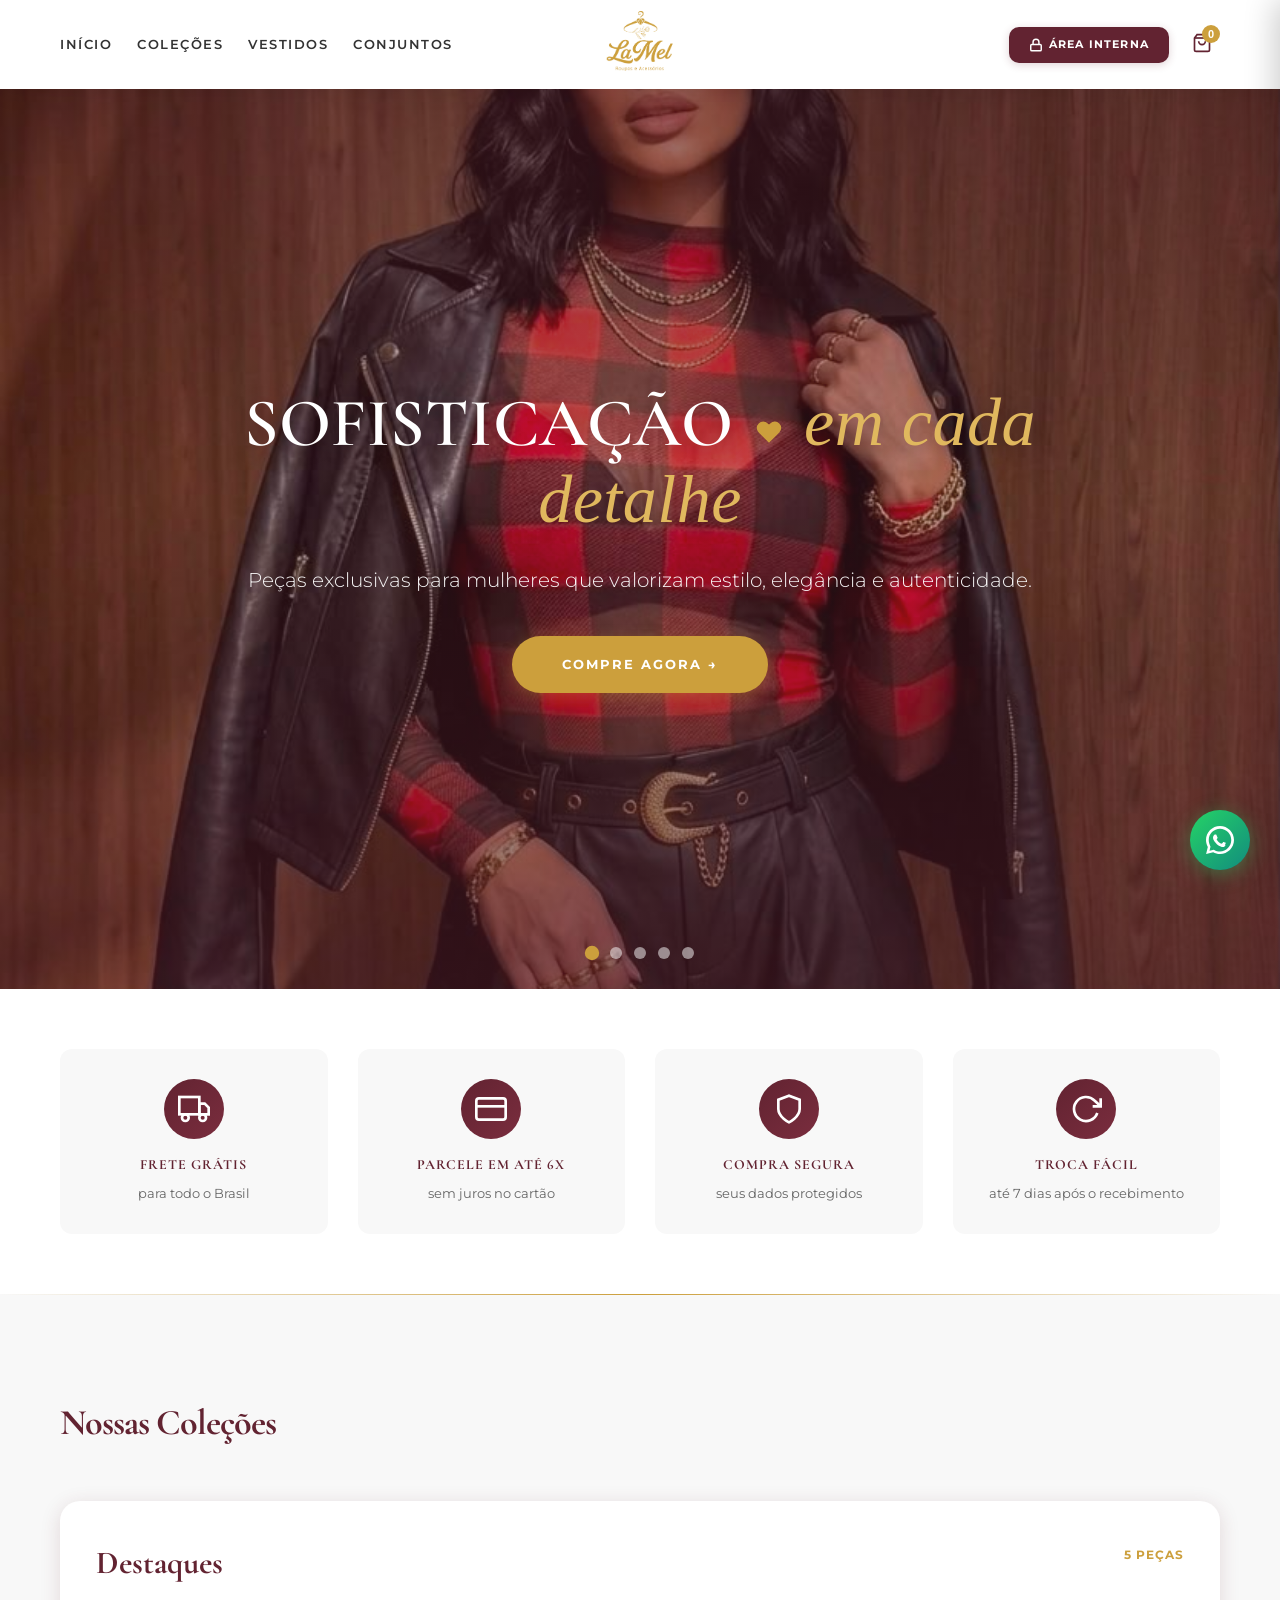
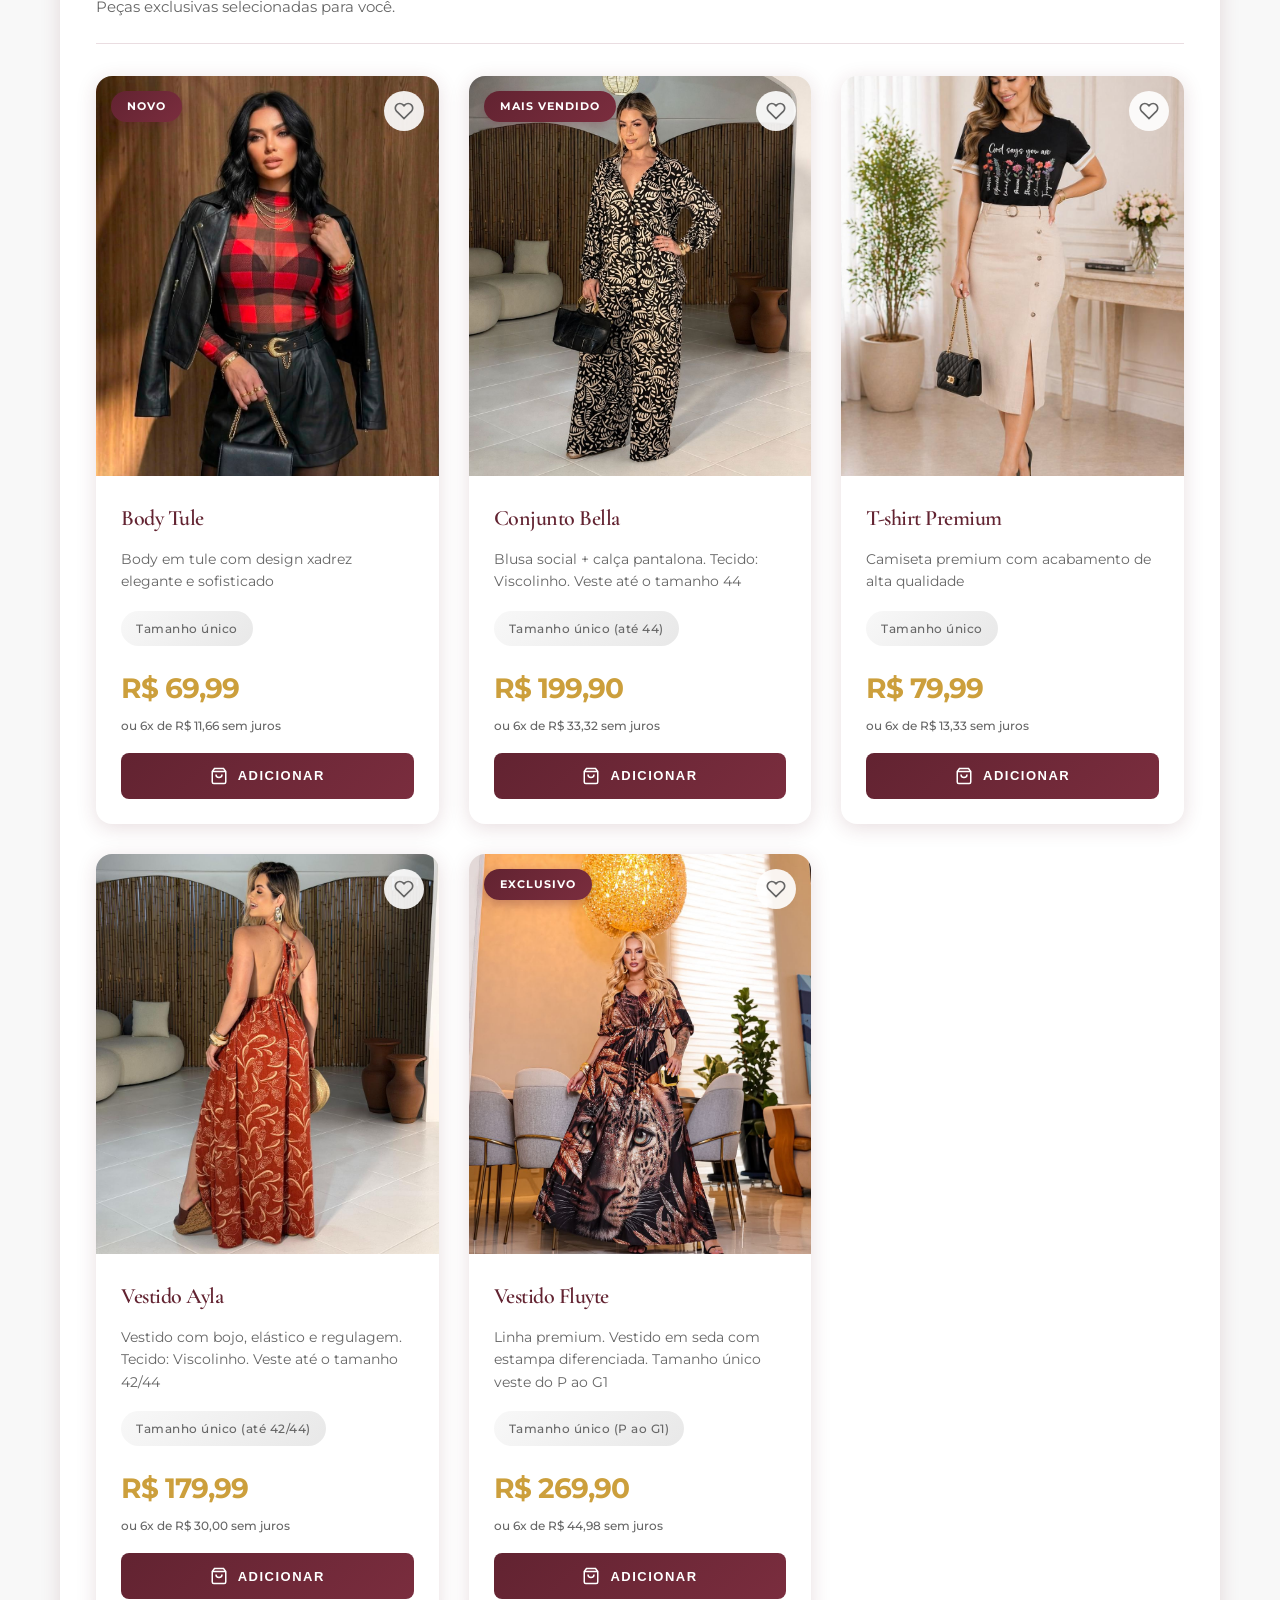
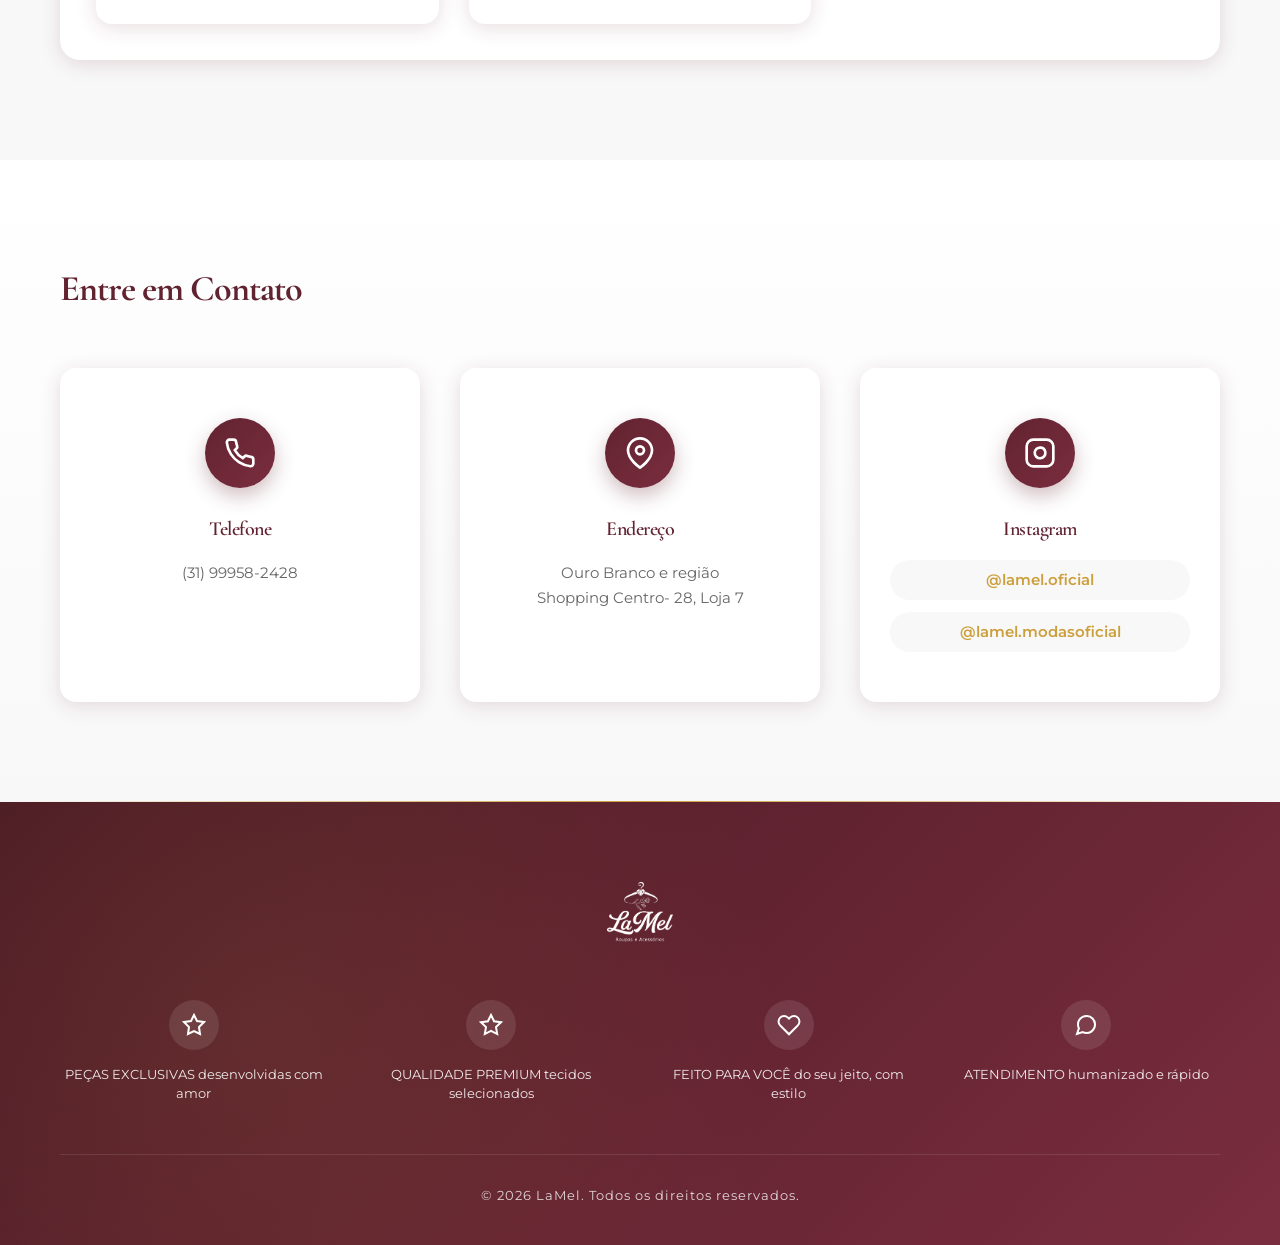
==== commit f574206f: "Adiciona painel admin, API, coleções no site e checkout WhatsApp. Inclui CRUD com modais, vitrine po" ====
--- a/index.html
+++ b/index.html
@@ -4,8 +4,81 @@
     <meta charset="UTF-8">
     <meta name="viewport" content="width=device-width, initial-scale=1.0">
     <title>LaMel - Moda Feminina</title>
+    <meta name="description" content="LaMel - Moda feminina sofisticada. Vestidos, conjuntos e peças exclusivas com frete grátis para todo o Brasil e até 6x sem juros.">
+
+    <!-- Open Graph / redes sociais (atualize a URL do dominio ao publicar) -->
+    <meta property="og:type" content="website">
+    <meta property="og:site_name" content="LaMel">
+    <meta property="og:title" content="LaMel - Moda Feminina">
+    <meta property="og:description" content="Peças exclusivas para mulheres que valorizam estilo, elegância e autenticidade.">
+    <meta property="og:image" content="logo/logo_lamel_-2.png">
+    <meta property="og:locale" content="pt_BR">
+    <meta name="twitter:card" content="summary_large_image">
+    <meta name="twitter:title" content="LaMel - Moda Feminina">
+    <meta name="twitter:description" content="Peças exclusivas para mulheres que valorizam estilo, elegância e autenticidade.">
+    <meta name="twitter:image" content="logo/logo_lamel_-2.png">
+
     <link rel="icon" type="image/png" href="logo/logo_lamel_-3.png">
-    <link rel="stylesheet" href="styles.css">
+    <link rel="apple-touch-icon" href="logo/logo_lamel_-3.png">
+    <link rel="stylesheet" href="styles.css?v=12">
+    <style>
+        /* Botão Área Interna — crítico (funciona mesmo se styles.css não carregar) */
+        .header .nav-icons .internal-area-btn,
+        .header .nav-icons a.internal-area-btn,
+        .header .nav-icons a.internal-area-btn:link,
+        .header .nav-icons a.internal-area-btn:visited,
+        .header .nav-icons a.internal-area-btn:active,
+        .header .nav-icons button.internal-area-btn {
+            display: inline-flex !important;
+            align-items: center !important;
+            justify-content: center !important;
+            gap: 6px !important;
+            padding: 11px 20px !important;
+            border: none !important;
+            border-radius: 10px !important;
+            background: #622331 !important;
+            background-color: #622331 !important;
+            color: #ffffff !important;
+            font-family: 'Montserrat', Arial, sans-serif !important;
+            font-size: 11px !important;
+            font-weight: 700 !important;
+            text-transform: uppercase !important;
+            letter-spacing: 1.2px !important;
+            text-decoration: none !important;
+            white-space: nowrap !important;
+            box-shadow: 0 2px 8px rgba(98, 35, 49, 0.2) !important;
+            cursor: pointer !important;
+            line-height: 1 !important;
+            flex-shrink: 0 !important;
+            -webkit-appearance: none !important;
+            appearance: none !important;
+        }
+        .header .nav-icons .internal-area-icon {
+            flex-shrink: 0 !important;
+            stroke: #ffffff !important;
+        }
+        .header .nav-icons .internal-area-btn:hover,
+        .header .nav-icons a.internal-area-btn:hover {
+            background: #7a2d3e !important;
+            background-color: #7a2d3e !important;
+            color: #ffffff !important;
+            text-decoration: none !important;
+            transform: translateY(-2px);
+        }
+        @media (max-width: 768px) {
+            .header .nav-icons .internal-area-btn,
+            .header .nav-icons a.internal-area-btn {
+                padding: 8px 12px !important;
+                font-size: 9px !important;
+                border-radius: 8px !important;
+                flex-shrink: 0 !important;
+            }
+            .header .nav-icons {
+                flex-shrink: 0 !important;
+                flex-wrap: nowrap !important;
+            }
+        }
+    </style>
     <link rel="preconnect" href="https://fonts.googleapis.com">
     <link rel="preconnect" href="https://fonts.gstatic.com" crossorigin>
     <link href="https://fonts.googleapis.com/css2?family=Cormorant+Garamond:wght@400;500;600;700&family=Montserrat:wght@300;400;500;600;700&display=swap" rel="stylesheet">
@@ -21,36 +94,6 @@
 
     <!-- Main Content -->
     <div id="main-content" class="main-content">
-        <!-- Top Promotional Bar -->
-        <div class="top-bar">
-            <div class="container">
-                <div class="top-bar-content">
-                    <span class="top-bar-item">
-                        <svg width="16" height="16" viewBox="0 0 24 24" fill="none" stroke="currentColor" stroke-width="2" style="vertical-align: text-bottom; margin-right: 5px;">
-                            <rect x="1" y="3" width="15" height="13"/>
-                            <polygon points="16 8 20 8 23 11 23 16 16 16 16 8"/>
-                            <circle cx="5.5" cy="18.5" r="2.5"/>
-                            <circle cx="18.5" cy="18.5" r="2.5"/>
-                        </svg>
-                        Frete grátis para todo o Brasil
-                    </span>
-                    <span class="top-bar-item">
-                        <svg width="16" height="16" viewBox="0 0 24 24" fill="none" stroke="currentColor" stroke-width="2" style="vertical-align: text-bottom; margin-right: 5px;">
-                            <rect x="1" y="4" width="22" height="16" rx="2" ry="2"/>
-                            <line x1="1" y1="10" x2="23" y2="10"/>
-                        </svg>
-                        Parcele em até 6x sem juros
-                    </span>
-                    <span class="top-bar-item">
-                        <svg width="16" height="16" viewBox="0 0 24 24" fill="none" stroke="currentColor" stroke-width="2" style="vertical-align: text-bottom; margin-right: 5px;">
-                            <path d="M12 2L15 8L22 9L17 14L18 21L12 18L6 21L7 14L2 9L9 8L12 2Z"/>
-                        </svg>
-                        10% de desconto no Pix
-                    </span>
-                </div>
-            </div>
-        </div>
-
         <!-- Header -->
         <header class="header">
             <div class="container">
@@ -72,18 +115,13 @@
                         <img src="logo/logo_lamel_-2.png" alt="LaMel" class="header-logo">
                     </a>
                     <div class="nav-icons">
-                        <button class="icon-btn">
-                            <svg width="20" height="20" viewBox="0 0 24 24" fill="none" stroke="currentColor" stroke-width="2">
-                                <circle cx="11" cy="11" r="8"/>
-                                <line x1="21" y1="21" x2="16.65" y2="16.65"/>
-                            </svg>
-                        </button>
-                        <button class="icon-btn">
-                            <svg width="20" height="20" viewBox="0 0 24 24" fill="none" stroke="currentColor" stroke-width="2">
-                                <path d="M20 21v-2a4 4 0 0 0-4-4H8a4 4 0 0 0-4 4v2"/>
-                                <circle cx="12" cy="7" r="4"/>
-                            </svg>
-                        </button>
+                        <a href="admin/index.php" class="internal-area-btn" title="Área Interna" style="display:inline-flex;align-items:center;gap:6px;padding:11px 20px;border-radius:10px;background:#622331;color:#ffffff;font-size:11px;font-weight:700;text-transform:uppercase;letter-spacing:1.2px;text-decoration:none;box-shadow:0 2px 8px rgba(98,35,49,0.2);">
+                            <svg class="internal-area-icon" width="14" height="14" viewBox="0 0 24 24" fill="none" stroke="currentColor" stroke-width="2.5">
+                                <rect x="3" y="11" width="18" height="11" rx="2" ry="2"/>
+                                <path d="M7 11V7a5 5 0 0 1 10 0v4"/>
+                            </svg>
+                            <span>Área Interna</span>
+                        </a>
                         <button class="cart-btn" onclick="toggleCart()">
                             <svg width="20" height="20" viewBox="0 0 24 24" fill="none" stroke="currentColor" stroke-width="2">
                                 <path d="M6 2L3 6v14a2 2 0 0 0 2 2h14a2 2 0 0 0 2-2V6l-3-4z"/>
@@ -103,7 +141,7 @@
             <div class="hero-overlay"></div>
             <div class="container">
                 <div class="hero-content">
-                    <h1 class="hero-title">SOFISTICAÇÃO <svg width="28" height="28" viewBox="0 0 24 24" fill="currentColor" style="vertical-align: middle; color: var(--secondary-color); margin: 0 5px;"><path d="M20.84 4.61a5.5 5.5 0 0 0-7.78 0L12 5.67l-1.06-1.06a5.5 5.5 0 0 0-7.78 7.78l1.06 1.06L12 21.23l7.78-7.78 1.06-1.06a5.5 5.5 0 0 0 0-7.78z"/></svg> em cada detalhe</h1>
+                    <h1 class="hero-title">SOFISTICAÇÃO <svg width="28" height="28" viewBox="0 0 24 24" fill="currentColor" style="vertical-align: middle; color: var(--secondary-color); margin: 0 5px;"><path d="M20.84 4.61a5.5 5.5 0 0 0-7.78 0L12 5.67l-1.06-1.06a5.5 5.5 0 0 0-7.78 7.78l1.06 1.06L12 21.23l7.78-7.78 1.06-1.06a5.5 5.5 0 0 0 0-7.78z"/></svg> <span class="hero-title-accent">em cada detalhe</span></h1>
                     <p class="hero-subtitle">Peças exclusivas para mulheres que valorizam estilo, elegância e autenticidade.</p>
                     <a href="#produtos" class="btn btn-primary">COMPRE AGORA →</a>
                 </div>
@@ -160,15 +198,14 @@
             </div>
         </section>
 
-        <!-- Products Section -->
+        <!-- Products / Collections Section -->
         <section id="produtos" class="products-section">
             <div class="container">
                 <div class="section-header">
-                    <h2 class="section-title">COLEÇÃO Destaques da Semana</h2>
-                    <a href="#produtos" class="view-all-btn">VER TODAS →</a>
-                </div>
-                <div class="products-grid" id="products-grid">
-                    <!-- Products will be loaded by JavaScript -->
+                    <h2 class="section-title">Nossas Coleções</h2>
+                </div>
+                <div id="collections-catalog" class="collections-catalog">
+                    <!-- Coleções e produtos carregados via JavaScript -->
                 </div>
             </div>
         </section>
@@ -305,7 +342,7 @@
                     </div>
                 </div>
                 <div class="footer-bottom">
-                    <p class="footer-text">© 2024 LaMel. Todos os direitos reservados.</p>
+                    <p class="footer-text">© <span id="footer-year">2024</span> LaMel. Todos os direitos reservados.</p>
                 </div>
             </div>
         </footer>
@@ -330,7 +367,7 @@
                 <span class="total-label">Total:</span>
                 <span class="total-value" id="cart-total">R$ 0,00</span>
             </div>
-            <button class="btn btn-whatsapp" onclick="checkoutWhatsApp()">
+            <button type="button" class="btn btn-whatsapp" onclick="openCheckoutModal()">
                 <svg width="20" height="20" viewBox="0 0 24 24" fill="currentColor">
                     <path d="M17.472 14.382c-.297-.149-1.758-.867-2.03-.967-.273-.099-.471-.148-.67.15-.197.297-.767.966-.94 1.164-.173.199-.347.223-.644.075-.297-.15-1.255-.463-2.39-1.475-.883-.788-1.48-1.761-1.653-2.059-.173-.297-.018-.458.13-.606.134-.133.298-.347.446-.52.149-.174.198-.298.298-.497.099-.198.05-.371-.025-.52-.075-.149-.669-1.612-.916-2.207-.242-.579-.487-.5-.669-.51-.173-.008-.371-.01-.57-.01-.198 0-.52.074-.792.372-.272.297-1.04 1.016-1.04 2.479 0 1.462 1.065 2.875 1.213 3.074.149.198 2.096 3.2 5.077 4.487.709.306 1.262.489 1.694.625.712.227 1.36.195 1.871.118.571-.085 1.758-.719 2.006-1.413.248-.694.248-1.289.173-1.413-.074-.124-.272-.198-.57-.347m-5.421 7.403h-.004a9.87 9.87 0 01-5.031-1.378l-.361-.214-3.741.982.998-3.648-.235-.374a9.86 9.86 0 01-1.51-5.26c.001-5.45 4.436-9.884 9.888-9.884 2.64 0 5.122 1.03 6.988 2.898a9.825 9.825 0 012.893 6.994c-.003 5.45-4.437 9.884-9.885 9.884m8.413-18.297A11.815 11.815 0 0012.05 0C5.495 0 .16 5.335.157 11.892c0 2.096.547 4.142 1.588 5.945L.057 24l6.305-1.654a11.882 11.882 0 005.683 1.448h.005c6.554 0 11.89-5.335 11.893-11.893a11.821 11.821 0 00-3.48-8.413z"/>
                 </svg>
@@ -342,6 +379,136 @@
     <!-- Cart Overlay -->
     <div id="cart-overlay" class="cart-overlay" onclick="toggleCart()"></div>
 
+    <!-- Checkout Modal -->
+    <div id="checkout-modal" class="checkout-modal" aria-hidden="true">
+        <div class="checkout-modal-overlay" onclick="closeCheckoutModal()"></div>
+        <div class="checkout-modal-dialog" role="dialog" aria-modal="true" aria-labelledby="checkout-modal-title">
+            <button type="button" class="checkout-modal-close" onclick="closeCheckoutModal()" aria-label="Fechar">
+                <svg width="24" height="24" viewBox="0 0 24 24" fill="none" stroke="currentColor" stroke-width="2">
+                    <line x1="18" y1="6" x2="6" y2="18"/>
+                    <line x1="6" y1="6" x2="18" y2="18"/>
+                </svg>
+            </button>
+
+            <div class="checkout-modal-header">
+                <h2 id="checkout-modal-title" class="checkout-modal-title">Finalizar pedido</h2>
+                <p class="checkout-modal-subtitle">Preencha seus dados para enviar o pedido pelo WhatsApp</p>
+            </div>
+
+            <div class="checkout-order-summary" id="checkout-order-summary"></div>
+
+            <form id="checkout-form" class="checkout-form" onsubmit="submitCheckoutWhatsApp(event)">
+                <div class="checkout-field">
+                    <label for="checkout-name">Nome completo *</label>
+                    <input type="text" id="checkout-name" name="name" class="checkout-input" placeholder="Seu nome completo" required>
+                </div>
+                <div class="checkout-field">
+                    <label for="checkout-phone">Telefone / WhatsApp *</label>
+                    <input type="tel" id="checkout-phone" name="phone" class="checkout-input" placeholder="(31) 99999-9999" required>
+                </div>
+                <div class="checkout-field">
+                    <label for="checkout-address">Endereço completo *</label>
+                    <input type="text" id="checkout-address" name="address" class="checkout-input" placeholder="Rua, número, bairro" required>
+                </div>
+                <div class="checkout-field-row">
+                    <div class="checkout-field">
+                        <label for="checkout-cep">CEP *</label>
+                        <input type="text" id="checkout-cep" name="cep" class="checkout-input" placeholder="00000-000" required>
+                    </div>
+                    <div class="checkout-field">
+                        <label for="checkout-city">Cidade *</label>
+                        <input type="text" id="checkout-city" name="city" class="checkout-input" placeholder="Sua cidade" required>
+                    </div>
+                </div>
+                <div class="checkout-field">
+                    <span class="checkout-label">Forma de pagamento *</span>
+                    <div class="checkout-payment-options">
+                        <label class="checkout-payment-option">
+                            <input type="radio" name="payment" value="Pix (10% de desconto)" required>
+                            <span>Pix <small>10% off</small></span>
+                        </label>
+                        <label class="checkout-payment-option">
+                            <input type="radio" name="payment" value="Cartão (até 6x sem juros)">
+                            <span>Cartão <small>6x sem juros</small></span>
+                        </label>
+                        <label class="checkout-payment-option">
+                            <input type="radio" name="payment" value="Dinheiro">
+                            <span>Dinheiro</span>
+                        </label>
+                    </div>
+                </div>
+                <div class="checkout-field">
+                    <label for="checkout-notes">Observações</label>
+                    <textarea id="checkout-notes" name="notes" class="checkout-textarea" rows="3" placeholder="Tamanho, cor, referência ou outra informação"></textarea>
+                </div>
+                <div class="checkout-actions">
+                    <button type="submit" class="btn btn-whatsapp checkout-submit">
+                        <svg width="20" height="20" viewBox="0 0 24 24" fill="currentColor">
+                            <path d="M17.472 14.382c-.297-.149-1.758-.867-2.03-.967-.273-.099-.471-.148-.67.15-.197.297-.767.966-.94 1.164-.173.199-.347.223-.644.075-.297-.15-1.255-.463-2.39-1.475-.883-.788-1.48-1.761-1.653-2.059-.173-.297-.018-.458.13-.606.134-.133.298-.347.446-.52.149-.174.198-.298.298-.497.099-.198.05-.371-.025-.52-.075-.149-.669-1.612-.916-2.207-.242-.579-.487-.5-.669-.51-.173-.008-.371-.01-.57-.01-.198 0-.52.074-.792.372-.272.297-1.04 1.016-1.04 2.479 0 1.462 1.065 2.875 1.213 3.074.149.198 2.096 3.2 5.077 4.487.709.306 1.262.489 1.694.625.712.227 1.36.195 1.871.118.571-.085 1.758-.719 2.006-1.413.248-.694.248-1.289.173-1.413-.074-.124-.272-.198-.57-.347m-5.421 7.403h-.004a9.87 9.87 0 01-5.031-1.378l-.361-.214-3.741.982.998-3.648-.235-.374a9.86 9.86 0 01-1.51-5.26c.001-5.45 4.436-9.884 9.888-9.884 2.64 0 5.122 1.03 6.988 2.898a9.825 9.825 0 012.893 6.994c-.003 5.45-4.437 9.884-9.885 9.884m8.413-18.297A11.815 11.815 0 0012.05 0C5.495 0 .16 5.335.157 11.892c0 2.096.547 4.142 1.588 5.945L.057 24l6.305-1.654a11.882 11.882 0 005.683 1.448h.005c6.554 0 11.89-5.335 11.893-11.893a11.821 11.821 0 00-3.48-8.413z"/>
+                        </svg>
+                        Enviar pedido no WhatsApp
+                    </button>
+                    <button type="button" class="btn btn-outline checkout-back" onclick="closeCheckoutModal()">Voltar ao carrinho</button>
+                </div>
+            </form>
+        </div>
+    </div>
+
+    <!-- Product Detail Modal -->
+    <div id="product-modal" class="product-modal" aria-hidden="true">
+        <div class="product-modal-overlay" onclick="closeProductModal()"></div>
+        <div class="product-modal-dialog" role="dialog" aria-modal="true" aria-labelledby="modal-title">
+            <button type="button" class="product-modal-close" onclick="closeProductModal()" aria-label="Fechar">
+                <svg width="24" height="24" viewBox="0 0 24 24" fill="none" stroke="currentColor" stroke-width="2">
+                    <line x1="18" y1="6" x2="6" y2="18"/>
+                    <line x1="6" y1="6" x2="18" y2="18"/>
+                </svg>
+            </button>
+
+            <div class="product-modal-body">
+                <div class="product-modal-gallery">
+                    <div class="modal-main-image-wrap">
+                        <button type="button" class="gallery-nav gallery-prev" id="modal-prev" onclick="changeModalImage(-1)" aria-label="Foto anterior">‹</button>
+                        <img id="modal-main-image" src="" alt="" onclick="openGalleryLightbox()">
+                        <button type="button" class="gallery-nav gallery-next" id="modal-next" onclick="changeModalImage(1)" aria-label="Próxima foto">›</button>
+                    </div>
+                    <div class="modal-thumbnails" id="modal-thumbnails"></div>
+                    <button type="button" class="btn-gallery-open" onclick="openGalleryLightbox()">
+                        <svg width="18" height="18" viewBox="0 0 24 24" fill="none" stroke="currentColor" stroke-width="2">
+                            <rect x="3" y="3" width="18" height="18" rx="2"/>
+                            <circle cx="8.5" cy="8.5" r="1.5"/>
+                            <path d="M21 15l-5-5L5 21"/>
+                        </svg>
+                        Ver fotos em galeria
+                    </button>
+                </div>
+
+                <div class="product-modal-info">
+                    <span id="modal-badge" class="product-badge modal-badge hidden"></span>
+                    <h2 id="modal-title" class="modal-title"></h2>
+                    <p id="modal-description" class="modal-description"></p>
+                    <span id="modal-size" class="product-size"></span>
+                    <div class="product-price-section">
+                        <p id="modal-price" class="product-price"></p>
+                        <p id="modal-installment" class="product-installment"></p>
+                    </div>
+                    <button type="button" class="add-to-cart modal-add-cart" id="modal-add-cart">Adicionar ao carrinho</button>
+                    <a href="#" class="btn-back-home" onclick="goToHomePage(); return false;">← Voltar para página inicial</a>
+                </div>
+            </div>
+        </div>
+    </div>
+
+    <!-- Gallery Lightbox -->
+    <div id="gallery-lightbox" class="gallery-lightbox" aria-hidden="true">
+        <div class="gallery-lightbox-overlay" onclick="closeGalleryLightbox()"></div>
+        <button type="button" class="gallery-lightbox-close" onclick="closeGalleryLightbox()" aria-label="Fechar galeria">×</button>
+        <button type="button" class="gallery-lightbox-nav gallery-prev" onclick="changeLightboxImage(-1)" aria-label="Anterior">‹</button>
+        <img id="lightbox-image" src="" alt="">
+        <button type="button" class="gallery-lightbox-nav gallery-next" onclick="changeLightboxImage(1)" aria-label="Próxima">›</button>
+        <p class="gallery-lightbox-counter" id="lightbox-counter">1 / 1</p>
+    </div>
+
     <!-- Floating WhatsApp Button -->
     <a href="https://wa.me/5531999582428?text=Ol%C3%A1!%20Gostaria%20de%20saber%20mais%20sobre%20os%20produtos%20da%20LaMel" target="_blank" class="whatsapp-float">
         <svg viewBox="0 0 32 32" class="whatsapp-icon">
@@ -349,6 +516,6 @@
         </svg>
     </a>
 
-    <script src="script.js"></script>
+    <script src="script.js?v=6"></script>
 </body>
 </html>
--- a/styles.css
+++ b/styles.css
@@ -138,28 +138,6 @@
     }
 }
 
-/* Top Promotional Bar */
-.top-bar {
-    background: linear-gradient(135deg, var(--primary-light) 0%, var(--primary-color) 100%);
-    padding: 12px 0;
-    position: relative;
-    z-index: 101;
-}
-
-.top-bar-content {
-    display: flex;
-    justify-content: center;
-    gap: 40px;
-    flex-wrap: wrap;
-}
-
-.top-bar-item {
-    color: var(--white);
-    font-size: 13px;
-    font-weight: 500;
-    letter-spacing: 0.5px;
-}
-
 /* Header */
 .header {
     background: rgba(255, 255, 255, 0.98);
@@ -214,18 +192,47 @@
     display: flex;
     gap: 15px;
     align-items: center;
-}
-
-.icon-btn {
-    background: none;
+    flex-shrink: 0;
+}
+
+.header .nav-icons .internal-area-btn,
+.header .nav-icons a.internal-area-btn,
+.header .nav-icons a.internal-area-btn:link,
+.header .nav-icons a.internal-area-btn:visited,
+.header .nav-icons a.internal-area-btn:active,
+.header .nav-icons button.internal-area-btn {
+    display: inline-flex;
+    align-items: center;
+    justify-content: center;
+    gap: 6px;
+    padding: 11px 20px;
     border: none;
+    border-radius: 10px;
+    background: #622331;
+    background-color: #622331;
+    color: #ffffff;
+    font-family: 'Montserrat', sans-serif;
+    font-size: 11px;
+    font-weight: 700;
+    text-transform: uppercase;
+    letter-spacing: 1.2px;
+    text-decoration: none;
+    white-space: nowrap;
+    box-shadow: 0 2px 8px rgba(98, 35, 49, 0.2);
     cursor: pointer;
-    color: var(--text-dark);
-    transition: color 0.3s ease;
-}
-
-.icon-btn:hover {
-    color: var(--primary-color);
+    line-height: 1;
+    flex-shrink: 0;
+    transition: all 0.3s ease;
+}
+
+.header .nav-icons .internal-area-btn:hover,
+.header .nav-icons a.internal-area-btn:hover {
+    background: #7a2d3e;
+    background-color: #7a2d3e;
+    color: #ffffff;
+    text-decoration: none;
+    transform: translateY(-2px);
+    box-shadow: 0 6px 16px rgba(98, 35, 49, 0.35);
 }
 
 .nav-link {
@@ -338,7 +345,7 @@
     left: 0;
     width: 100%;
     height: 100%;
-    background: linear-gradient(135deg, rgba(98, 35, 49, 0.85) 0%, rgba(98, 35, 49, 0.7) 50%, rgba(74, 26, 37, 0.85) 100%);
+    background: linear-gradient(180deg, rgba(74, 26, 37, 0.6) 0%, rgba(98, 35, 49, 0.35) 45%, rgba(74, 26, 37, 0.65) 100%);
 }
 
 .hero-content {
@@ -351,12 +358,19 @@
 }
 
 .hero-title {
-    font-size: 64px;
-    font-weight: 700;
+    font-size: 68px;
+    font-weight: 600;
     margin-bottom: 25px;
     line-height: 1.1;
-    letter-spacing: -1px;
+    letter-spacing: 0.5px;
+    text-shadow: 0 2px 20px rgba(0, 0, 0, 0.3);
     animation: titleFadeIn 1s ease-out 0.5s both;
+}
+
+.hero-title-accent {
+    font-weight: 400;
+    font-style: italic;
+    color: var(--secondary-light);
 }
 
 .hero-subtitle {
@@ -589,9 +603,83 @@
     color: var(--secondary-color);
 }
 
+.collections-catalog {
+    display: flex;
+    flex-direction: column;
+    gap: 72px;
+}
+
+.collection-block {
+    background: var(--white);
+    border-radius: 20px;
+    padding: 36px;
+    box-shadow: var(--shadow);
+    scroll-margin-top: 100px;
+}
+
+.collection-block-header {
+    display: flex;
+    justify-content: space-between;
+    align-items: flex-start;
+    gap: 24px;
+    margin-bottom: 32px;
+    padding-bottom: 24px;
+    border-bottom: 1px solid var(--border-color, #eadde1);
+}
+
+.collection-block-title-wrap {
+    display: flex;
+    align-items: center;
+    gap: 20px;
+}
+
+.collection-cover {
+    width: 72px;
+    height: 72px;
+    object-fit: cover;
+    border-radius: 14px;
+    border: 2px solid var(--secondary-color);
+    flex-shrink: 0;
+}
+
+.collection-title {
+    font-family: 'Cormorant Garamond', serif;
+    font-size: 32px;
+    font-weight: 700;
+    color: var(--primary-color);
+    margin-bottom: 6px;
+}
+
+.collection-description {
+    color: var(--text-light, #666);
+    font-size: 15px;
+    max-width: 560px;
+    line-height: 1.6;
+}
+
+.collection-count {
+    font-size: 12px;
+    font-weight: 700;
+    text-transform: uppercase;
+    letter-spacing: 1px;
+    color: var(--secondary-color);
+    white-space: nowrap;
+    padding-top: 8px;
+}
+
+.collection-empty {
+    grid-column: 1 / -1;
+    text-align: center;
+    padding: 48px 20px;
+    color: var(--text-light, #666);
+    font-size: 15px;
+    background: var(--light-gray);
+    border-radius: 12px;
+}
+
 .products-grid {
     display: grid;
-    grid-template-columns: repeat(auto-fill, minmax(280px, 1fr));
+    grid-template-columns: repeat(3, 1fr);
     gap: 30px;
 }
 
@@ -629,18 +717,75 @@
 .product-image-container {
     position: relative;
     overflow: hidden;
+    height: 400px;
+    cursor: pointer;
+}
+
+.product-view-hint {
+    position: absolute;
+    bottom: 16px;
+    left: 50%;
+    transform: translateX(-50%) translateY(10px);
+    z-index: 5;
+    padding: 8px 16px;
+    border-radius: 20px;
+    background: rgba(98, 35, 49, 0.92);
+    color: var(--white);
+    font-size: 11px;
+    font-weight: 700;
+    text-transform: uppercase;
+    letter-spacing: 1px;
+    opacity: 0;
+    transition: opacity 0.3s ease, transform 0.3s ease;
+    pointer-events: none;
+}
+
+.product-card:hover .product-view-hint {
+    opacity: 1;
+    transform: translateX(-50%) translateY(0);
 }
 
 .product-image {
+    position: absolute;
+    top: 0;
+    left: 0;
     width: 100%;
-    height: 400px;
+    height: 100%;
     object-fit: cover;
     background: var(--light-gray);
-    transition: transform 0.6s ease;
+    transition: transform 0.6s ease, opacity 0.5s ease;
+}
+
+.product-image-secondary {
+    opacity: 0;
 }
 
 .product-card:hover .product-image {
     transform: scale(1.05);
+}
+
+.product-card:hover .product-image-primary {
+    opacity: 0;
+}
+
+.product-card:hover .product-image-secondary {
+    opacity: 1;
+}
+
+.product-badge {
+    position: absolute;
+    top: 15px;
+    left: 15px;
+    z-index: 10;
+    background: linear-gradient(135deg, var(--primary-color) 0%, var(--primary-light) 100%);
+    color: var(--white);
+    font-size: 11px;
+    font-weight: 700;
+    text-transform: uppercase;
+    letter-spacing: 1px;
+    padding: 7px 16px;
+    border-radius: 20px;
+    box-shadow: 0 4px 12px rgba(98, 35, 49, 0.35);
 }
 
 .favorite-btn {
@@ -763,6 +908,330 @@
     box-shadow: 0 8px 20px rgba(98, 35, 49, 0.3);
 }
 
+/* Product Detail Modal */
+.product-modal {
+    position: fixed;
+    inset: 0;
+    z-index: 2000;
+    display: flex;
+    align-items: center;
+    justify-content: center;
+    padding: 20px;
+    opacity: 0;
+    visibility: hidden;
+    transition: opacity 0.3s ease, visibility 0.3s ease;
+}
+
+.product-modal.open {
+    opacity: 1;
+    visibility: visible;
+}
+
+.product-modal-overlay {
+    position: absolute;
+    inset: 0;
+    background: rgba(74, 26, 37, 0.75);
+    backdrop-filter: blur(4px);
+}
+
+.product-modal-dialog {
+    position: relative;
+    z-index: 1;
+    width: 100%;
+    max-width: 960px;
+    max-height: 90vh;
+    overflow-y: auto;
+    background: var(--white);
+    border-radius: 20px;
+    box-shadow: 0 24px 60px rgba(98, 35, 49, 0.35);
+    animation: modalSlideIn 0.35s ease-out;
+}
+
+@keyframes modalSlideIn {
+    from {
+        opacity: 0;
+        transform: translateY(24px) scale(0.98);
+    }
+    to {
+        opacity: 1;
+        transform: translateY(0) scale(1);
+    }
+}
+
+.product-modal-close {
+    position: absolute;
+    top: 16px;
+    right: 16px;
+    z-index: 10;
+    width: 40px;
+    height: 40px;
+    border: none;
+    border-radius: 50%;
+    background: var(--white);
+    color: var(--primary-color);
+    cursor: pointer;
+    display: flex;
+    align-items: center;
+    justify-content: center;
+    box-shadow: 0 4px 12px rgba(0, 0, 0, 0.15);
+    transition: all 0.25s ease;
+}
+
+.product-modal-close:hover {
+    background: var(--primary-color);
+    color: var(--white);
+}
+
+.product-modal-body {
+    display: grid;
+    grid-template-columns: 1fr 1fr;
+    gap: 0;
+}
+
+.product-modal-gallery {
+    padding: 24px;
+    background: var(--light-gray);
+    border-radius: 20px 0 0 20px;
+}
+
+.modal-main-image-wrap {
+    position: relative;
+    border-radius: 12px;
+    overflow: hidden;
+    background: var(--white);
+    margin-bottom: 16px;
+}
+
+.modal-main-image-wrap img {
+    width: 100%;
+    height: 420px;
+    object-fit: cover;
+    display: block;
+    cursor: zoom-in;
+}
+
+.gallery-nav {
+    position: absolute;
+    top: 50%;
+    transform: translateY(-50%);
+    width: 40px;
+    height: 40px;
+    border: none;
+    border-radius: 50%;
+    background: rgba(255, 255, 255, 0.95);
+    color: var(--primary-color);
+    font-size: 24px;
+    line-height: 1;
+    cursor: pointer;
+    display: flex;
+    align-items: center;
+    justify-content: center;
+    box-shadow: 0 4px 12px rgba(0, 0, 0, 0.15);
+    transition: all 0.25s ease;
+    z-index: 2;
+}
+
+.gallery-nav:hover {
+    background: var(--primary-color);
+    color: var(--white);
+}
+
+.gallery-prev { left: 12px; }
+.gallery-next { right: 12px; }
+
+.modal-thumbnails {
+    display: flex;
+    gap: 10px;
+    flex-wrap: wrap;
+    margin-bottom: 16px;
+}
+
+.modal-thumb {
+    width: 72px;
+    height: 72px;
+    border-radius: 8px;
+    object-fit: cover;
+    cursor: pointer;
+    border: 2px solid transparent;
+    opacity: 0.7;
+    transition: all 0.25s ease;
+}
+
+.modal-thumb:hover,
+.modal-thumb.active {
+    opacity: 1;
+    border-color: var(--secondary-color);
+    transform: scale(1.05);
+}
+
+.btn-gallery-open {
+    display: inline-flex;
+    align-items: center;
+    gap: 8px;
+    padding: 12px 20px;
+    border: 1px solid var(--primary-color);
+    border-radius: 50px;
+    background: transparent;
+    color: var(--primary-color);
+    font-family: 'Montserrat', sans-serif;
+    font-size: 12px;
+    font-weight: 600;
+    text-transform: uppercase;
+    letter-spacing: 1px;
+    cursor: pointer;
+    transition: all 0.25s ease;
+    width: 100%;
+    justify-content: center;
+}
+
+.btn-gallery-open:hover {
+    background: var(--primary-color);
+    color: var(--white);
+}
+
+.product-modal-info {
+    padding: 40px 32px 32px;
+    display: flex;
+    flex-direction: column;
+}
+
+.modal-badge {
+    position: static;
+    display: inline-block;
+    width: fit-content;
+    margin-bottom: 12px;
+}
+
+.modal-title {
+    font-family: 'Cormorant Garamond', serif;
+    font-size: 32px;
+    font-weight: 600;
+    color: var(--primary-color);
+    margin-bottom: 16px;
+    line-height: 1.2;
+}
+
+.modal-description {
+    font-size: 15px;
+    color: var(--text-light);
+    line-height: 1.7;
+    margin-bottom: 20px;
+}
+
+.modal-add-cart {
+    margin-top: 8px;
+    margin-bottom: 16px;
+}
+
+.btn-back-home {
+    display: inline-flex;
+    align-items: center;
+    justify-content: center;
+    padding: 12px 20px;
+    border-radius: 50px;
+    border: 1px solid var(--border, #eadde1);
+    color: var(--primary-color);
+    text-decoration: none;
+    font-size: 13px;
+    font-weight: 600;
+    transition: all 0.25s ease;
+    text-align: center;
+}
+
+.btn-back-home:hover {
+    background: var(--primary-color);
+    color: var(--white);
+    border-color: var(--primary-color);
+}
+
+/* Gallery Lightbox */
+.gallery-lightbox {
+    position: fixed;
+    inset: 0;
+    z-index: 3000;
+    display: flex;
+    align-items: center;
+    justify-content: center;
+    opacity: 0;
+    visibility: hidden;
+    transition: opacity 0.3s ease, visibility 0.3s ease;
+}
+
+.gallery-lightbox.open {
+    opacity: 1;
+    visibility: visible;
+}
+
+.gallery-lightbox-overlay {
+    position: absolute;
+    inset: 0;
+    background: rgba(0, 0, 0, 0.92);
+}
+
+.gallery-lightbox img {
+    position: relative;
+    z-index: 1;
+    max-width: 90vw;
+    max-height: 85vh;
+    object-fit: contain;
+    border-radius: 8px;
+    user-select: none;
+}
+
+.gallery-lightbox-close {
+    position: absolute;
+    top: 20px;
+    right: 24px;
+    z-index: 2;
+    width: 48px;
+    height: 48px;
+    border: none;
+    border-radius: 50%;
+    background: rgba(255, 255, 255, 0.15);
+    color: var(--white);
+    font-size: 28px;
+    cursor: pointer;
+    transition: background 0.25s ease;
+}
+
+.gallery-lightbox-close:hover {
+    background: rgba(255, 255, 255, 0.3);
+}
+
+.gallery-lightbox-nav {
+    position: absolute;
+    top: 50%;
+    transform: translateY(-50%);
+    z-index: 2;
+    width: 50px;
+    height: 50px;
+    border: none;
+    border-radius: 50%;
+    background: rgba(255, 255, 255, 0.15);
+    color: var(--white);
+    font-size: 28px;
+    cursor: pointer;
+    transition: background 0.25s ease;
+}
+
+.gallery-lightbox-nav:hover {
+    background: rgba(255, 255, 255, 0.3);
+}
+
+.gallery-lightbox .gallery-prev { left: 24px; }
+.gallery-lightbox .gallery-next { right: 24px; }
+
+.gallery-lightbox-counter {
+    position: absolute;
+    bottom: 24px;
+    left: 50%;
+    transform: translateX(-50%);
+    z-index: 2;
+    color: var(--white);
+    font-size: 14px;
+    letter-spacing: 1px;
+}
+
 /* Contact Section */
 .contact-section {
     padding: 100px 0;
@@ -1124,6 +1593,211 @@
     visibility: visible;
 }
 
+/* Checkout Modal */
+.checkout-modal {
+    position: fixed;
+    inset: 0;
+    z-index: 2100;
+    display: grid;
+    place-items: center;
+    padding: 20px;
+    opacity: 0;
+    visibility: hidden;
+    transition: opacity 0.3s ease, visibility 0.3s ease;
+}
+
+.checkout-modal.open {
+    opacity: 1;
+    visibility: visible;
+}
+
+.checkout-modal-overlay {
+    position: fixed;
+    inset: 0;
+    background: rgba(74, 26, 37, 0.75);
+    backdrop-filter: blur(4px);
+}
+
+.checkout-modal-dialog {
+    position: relative;
+    z-index: 1;
+    width: min(520px, 100%);
+    max-height: 92dvh;
+    overflow-y: auto;
+    background: var(--white);
+    border-radius: 20px;
+    padding: 28px 24px 24px;
+    box-shadow: 0 24px 60px rgba(98, 35, 49, 0.35);
+}
+
+.checkout-modal-close {
+    position: absolute;
+    top: 16px;
+    right: 16px;
+    width: 38px;
+    height: 38px;
+    border: none;
+    border-radius: 50%;
+    background: var(--light-gray);
+    color: var(--primary-color);
+    cursor: pointer;
+    display: flex;
+    align-items: center;
+    justify-content: center;
+    transition: all 0.2s ease;
+}
+
+.checkout-modal-close:hover {
+    background: var(--primary-color);
+    color: var(--white);
+}
+
+.checkout-modal-title {
+    font-family: 'Cormorant Garamond', serif;
+    font-size: 28px;
+    color: var(--primary-color);
+    margin-bottom: 6px;
+    padding-right: 40px;
+}
+
+.checkout-modal-subtitle {
+    color: var(--text-light);
+    font-size: 14px;
+    margin-bottom: 20px;
+}
+
+.checkout-order-summary {
+    background: var(--light-gray);
+    border-radius: 12px;
+    padding: 14px 16px;
+    margin-bottom: 20px;
+}
+
+.checkout-summary-row {
+    display: flex;
+    justify-content: space-between;
+    align-items: center;
+    gap: 12px;
+    font-size: 14px;
+}
+
+.checkout-summary-row strong {
+    color: var(--primary-color);
+    font-size: 18px;
+}
+
+.checkout-form {
+    display: flex;
+    flex-direction: column;
+    gap: 16px;
+}
+
+.checkout-field {
+    display: flex;
+    flex-direction: column;
+    gap: 6px;
+}
+
+.checkout-field-row {
+    display: grid;
+    grid-template-columns: 1fr 1fr;
+    gap: 12px;
+}
+
+.checkout-field label,
+.checkout-label {
+    font-size: 13px;
+    font-weight: 600;
+    color: var(--primary-color);
+}
+
+.checkout-input,
+.checkout-textarea {
+    width: 100%;
+    padding: 12px 14px;
+    border: 1px solid #eadde1;
+    border-radius: 10px;
+    font-family: inherit;
+    font-size: 14px;
+    transition: border-color 0.2s ease, box-shadow 0.2s ease;
+}
+
+.checkout-input:focus,
+.checkout-textarea:focus {
+    outline: none;
+    border-color: var(--secondary-color);
+    box-shadow: 0 0 0 3px rgba(184, 138, 42, 0.15);
+}
+
+.checkout-textarea {
+    resize: vertical;
+    min-height: 80px;
+}
+
+.checkout-payment-options {
+    display: grid;
+    grid-template-columns: 1fr;
+    gap: 10px;
+}
+
+.checkout-payment-option {
+    display: flex;
+    align-items: center;
+    gap: 10px;
+    padding: 12px 14px;
+    border: 1px solid #eadde1;
+    border-radius: 10px;
+    cursor: pointer;
+    transition: all 0.2s ease;
+    font-size: 14px;
+    font-weight: 500;
+}
+
+.checkout-payment-option:has(input:checked) {
+    border-color: var(--secondary-color);
+    background: rgba(184, 138, 42, 0.08);
+}
+
+.checkout-payment-option input {
+    accent-color: var(--primary-color);
+}
+
+.checkout-payment-option small {
+    display: block;
+    font-size: 11px;
+    color: var(--text-light);
+    font-weight: 400;
+}
+
+.checkout-actions {
+    display: flex;
+    flex-direction: column;
+    gap: 10px;
+    margin-top: 8px;
+}
+
+.checkout-submit {
+    width: 100%;
+}
+
+.checkout-back {
+    width: 100%;
+    text-align: center;
+    justify-content: center;
+    background: transparent;
+    border: 1px solid #eadde1;
+    color: var(--primary-color);
+    padding: 12px 22px;
+    border-radius: 999px;
+    cursor: pointer;
+    font-weight: 600;
+    font-size: 13px;
+}
+
+.checkout-back:hover {
+    border-color: var(--primary-color);
+}
+
 .empty-cart {
     text-align: center;
     padding: 40px 20px;
@@ -1222,13 +1896,13 @@
     .footer-features {
         grid-template-columns: repeat(2, 1fr);
     }
+
+    .products-grid {
+        grid-template-columns: repeat(2, 1fr);
+    }
 }
 
 @media (max-width: 768px) {
-    .top-bar {
-        display: none;
-    }
-    
     .features-section:not(.mobile-only) {
         display: none;
     }
@@ -1260,7 +1934,19 @@
     }
     
     .nav-icons {
-        gap: 10px;
+        gap: 8px;
+        flex-shrink: 0;
+    }
+
+    .header .nav-icons .internal-area-btn {
+        padding: 8px 10px;
+        font-size: 9px;
+        letter-spacing: 0.5px;
+        border-radius: 8px;
+    }
+
+    .header .nav-icons .internal-area-btn span {
+        display: inline;
     }
     
     .logo-link {
@@ -1296,8 +1982,30 @@
     }
     
     .products-grid {
-        grid-template-columns: repeat(auto-fill, minmax(250px, 1fr));
+        grid-template-columns: repeat(2, 1fr);
         gap: 20px;
+    }
+
+    .collections-catalog {
+        gap: 48px;
+    }
+
+    .collection-block {
+        padding: 24px 20px;
+    }
+
+    .collection-block-header {
+        flex-direction: column;
+        gap: 12px;
+    }
+
+    .collection-block-title-wrap {
+        flex-direction: column;
+        align-items: flex-start;
+    }
+
+    .collection-title {
+        font-size: 26px;
     }
     
     .features-grid {
@@ -1312,12 +2020,40 @@
         grid-template-columns: 1fr;
     }
     
+    .checkout-field-row {
+        grid-template-columns: 1fr;
+    }
+
+    .checkout-modal-dialog {
+        padding: 24px 18px 18px;
+    }
+
     .whatsapp-float {
         bottom: 20px;
         right: 20px;
         width: 50px;
         height: 50px;
     }
+
+    .product-modal-body {
+        grid-template-columns: 1fr;
+    }
+
+    .product-modal-gallery {
+        border-radius: 20px 20px 0 0;
+    }
+
+    .modal-main-image-wrap img {
+        height: 320px;
+    }
+
+    .product-modal-info {
+        padding: 24px 20px;
+    }
+
+    .modal-title {
+        font-size: 26px;
+    }
 }
 
 @media (max-width: 480px) {
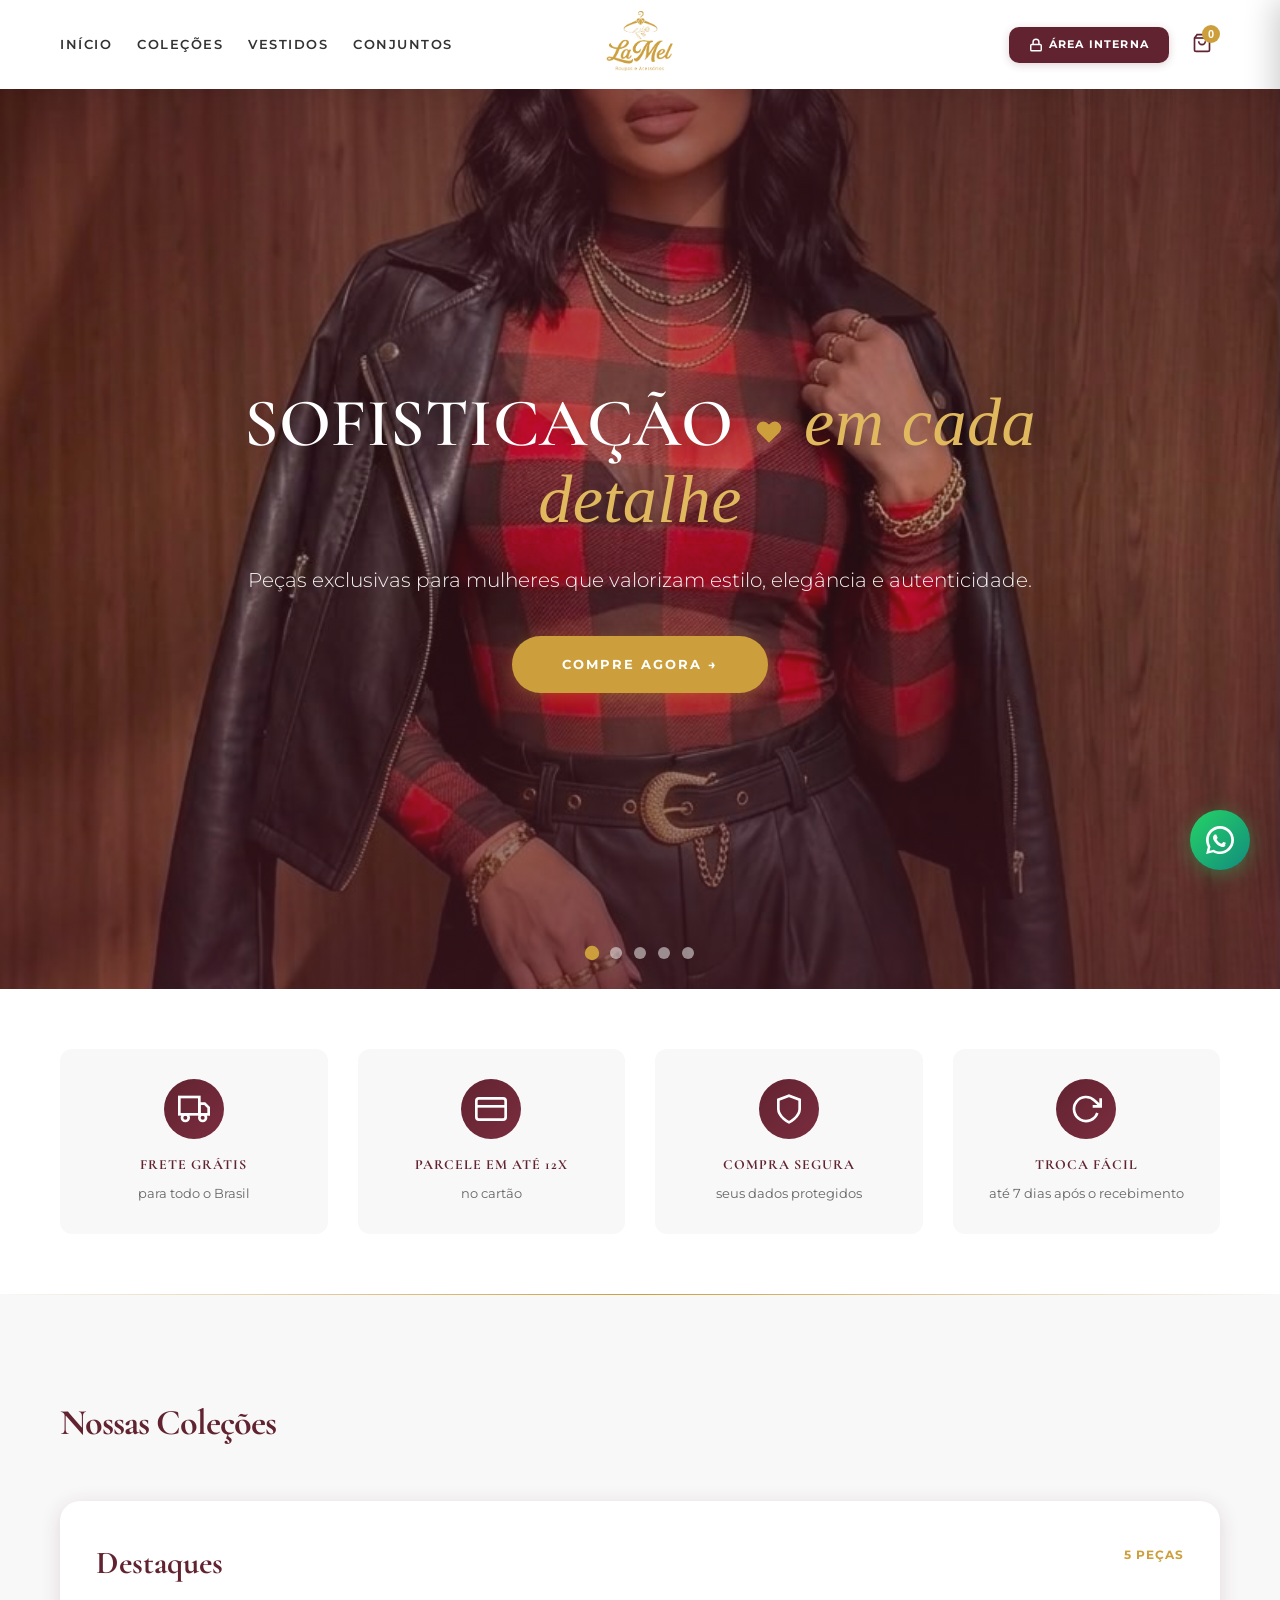
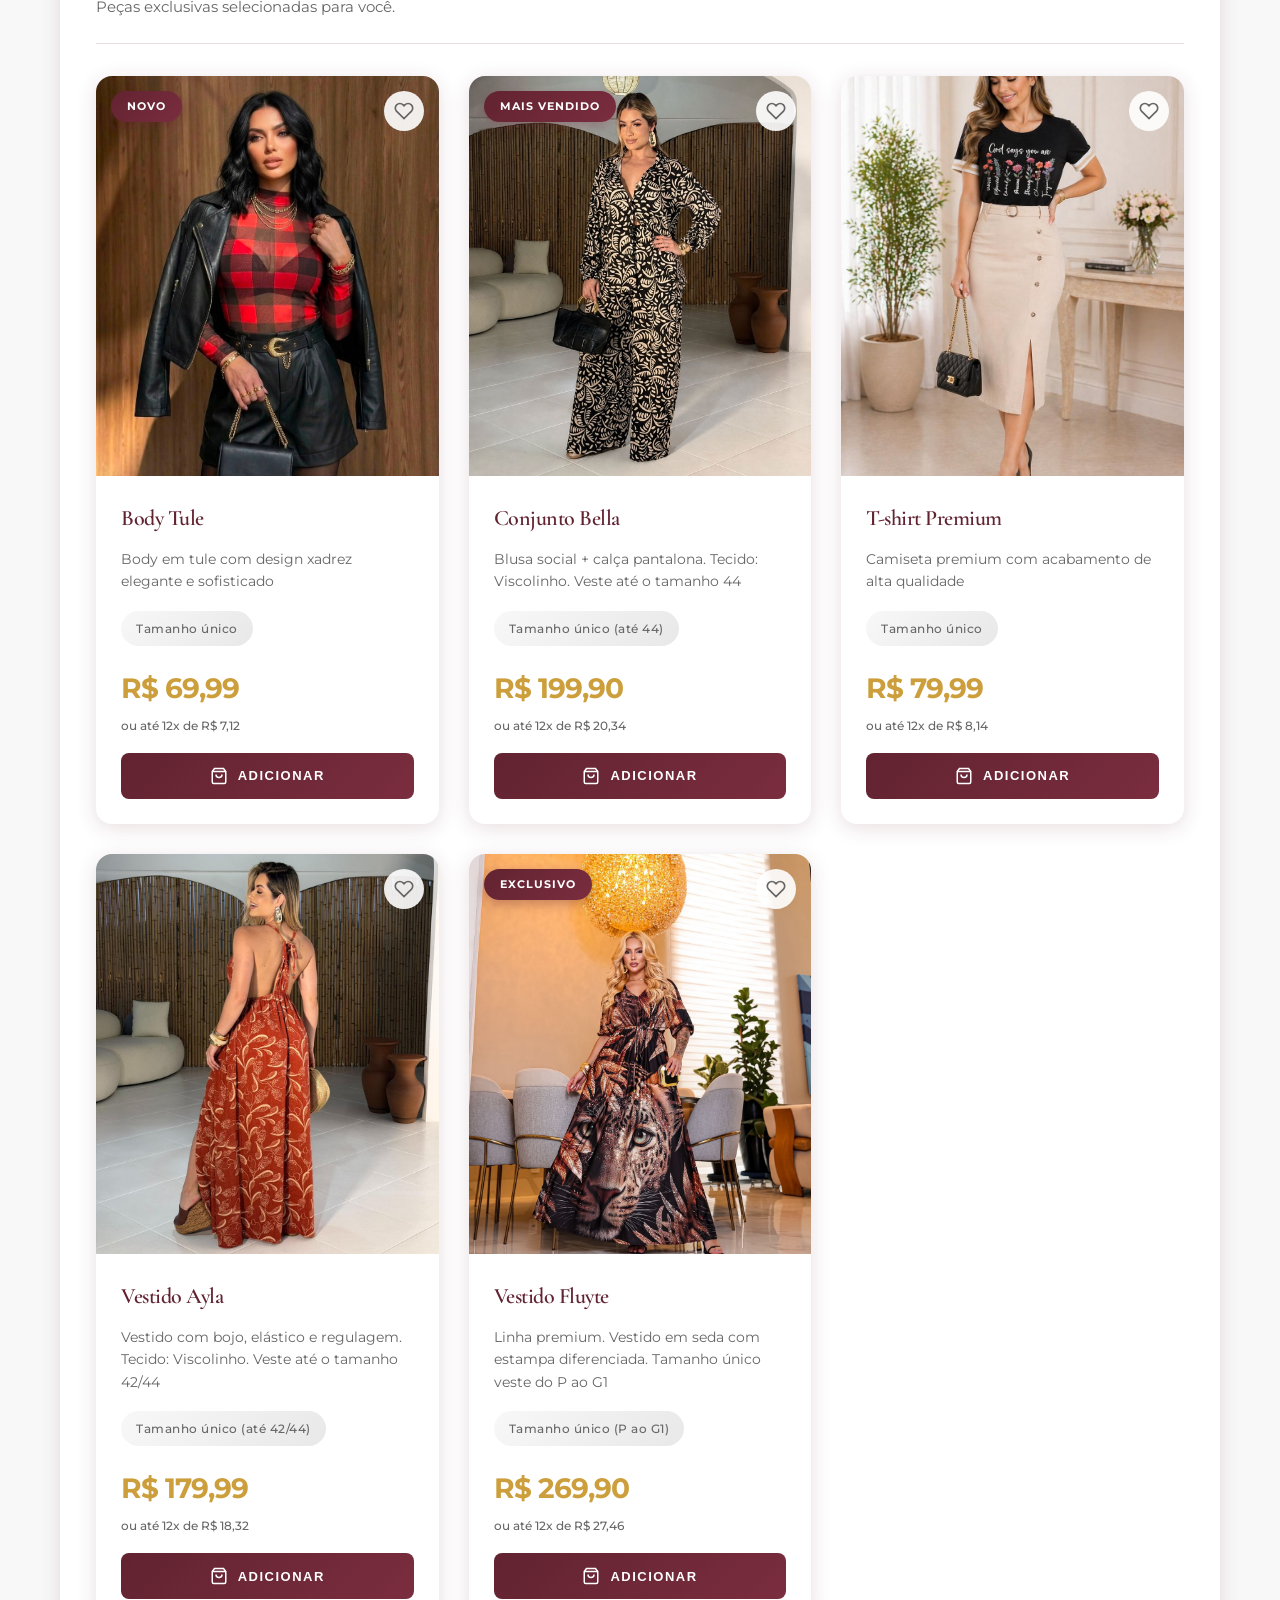
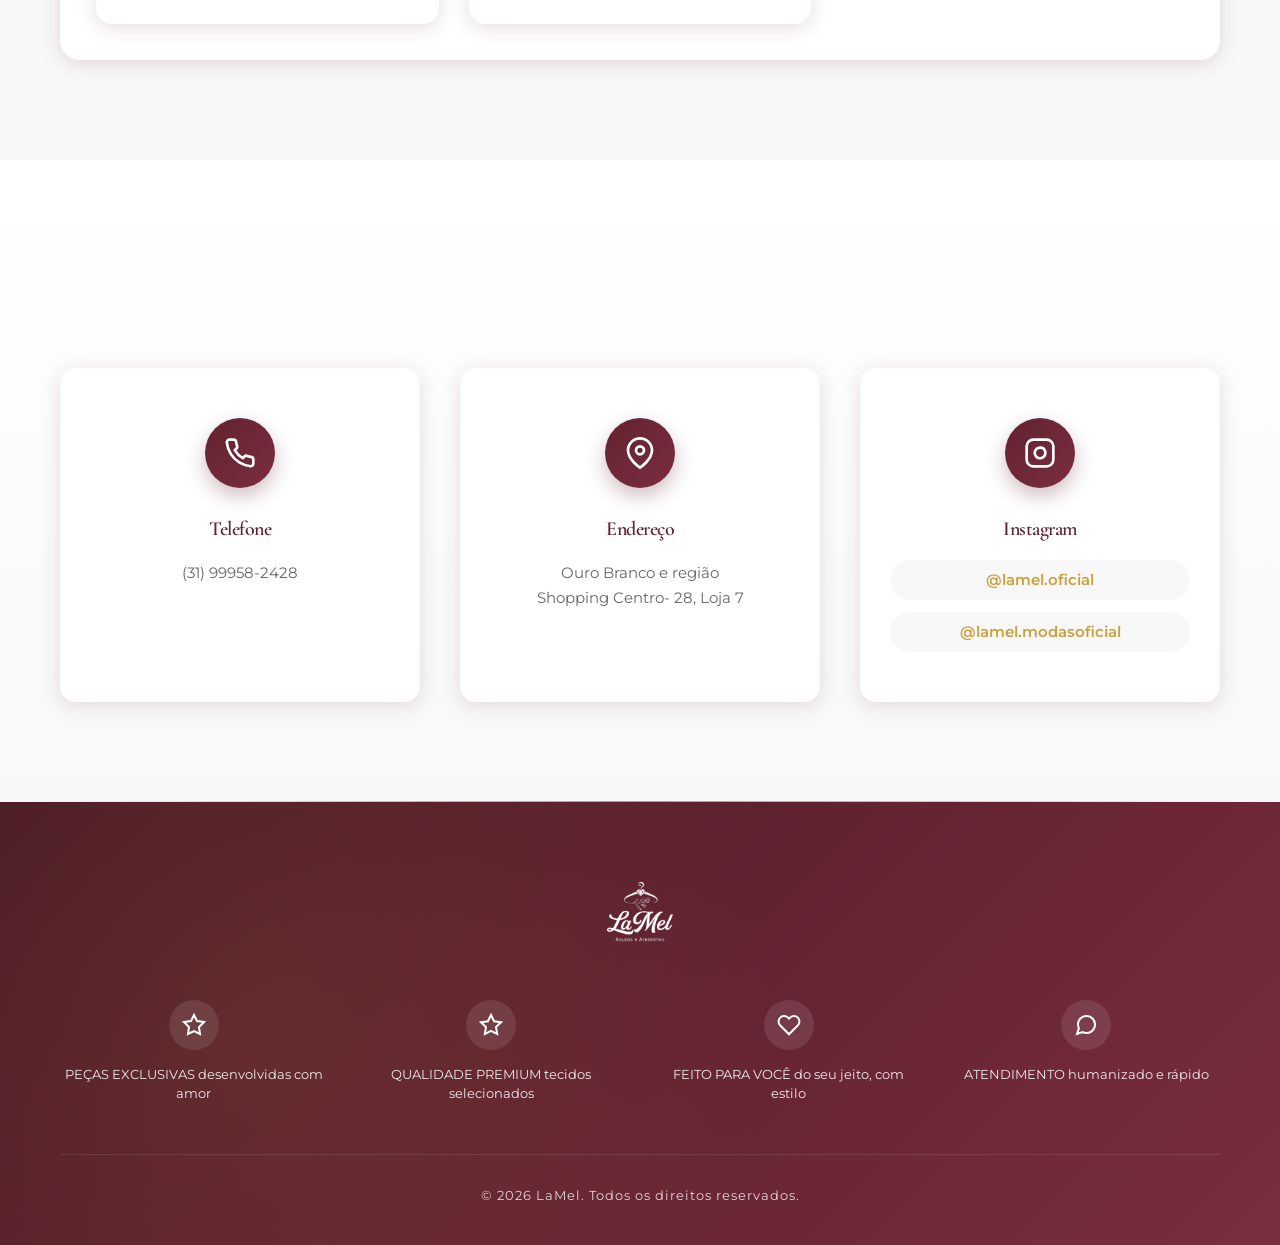
==== commit 7c66976c: "Melhora checkout, parcelamento automático e vitrine por coleção. Inclui formulário de entrega antes " ====
--- a/index.html
+++ b/index.html
@@ -4,7 +4,7 @@
     <meta charset="UTF-8">
     <meta name="viewport" content="width=device-width, initial-scale=1.0">
     <title>LaMel - Moda Feminina</title>
-    <meta name="description" content="LaMel - Moda feminina sofisticada. Vestidos, conjuntos e peças exclusivas com frete grátis para todo o Brasil e até 6x sem juros.">
+    <meta name="description" content="LaMel - Moda feminina sofisticada. Vestidos, conjuntos e peças exclusivas com frete grátis para todo o Brasil e parcelamento em até 12x no cartão.">
 
     <!-- Open Graph / redes sociais (atualize a URL do dominio ao publicar) -->
     <meta property="og:type" content="website">
@@ -20,7 +20,7 @@
 
     <link rel="icon" type="image/png" href="logo/logo_lamel_-3.png">
     <link rel="apple-touch-icon" href="logo/logo_lamel_-3.png">
-    <link rel="stylesheet" href="styles.css?v=12">
+    <link rel="stylesheet" href="styles.css?v=14">
     <style>
         /* Botão Área Interna — crítico (funciona mesmo se styles.css não carregar) */
         .header .nav-icons .internal-area-btn,
@@ -172,8 +172,8 @@
                                 <line x1="1" y1="10" x2="23" y2="10"/>
                             </svg>
                         </div>
-                        <h3 class="feature-title">PARCELE EM ATÉ 6X</h3>
-                        <p class="feature-text">sem juros no cartão</p>
+                        <h3 class="feature-title">PARCELE EM ATÉ 12X</h3>
+                        <p class="feature-text">no cartão</p>
                     </div>
                     <div class="feature-card">
                         <div class="feature-icon">
@@ -233,8 +233,8 @@
                                 <line x1="1" y1="10" x2="23" y2="10"/>
                             </svg>
                         </div>
-                        <h3 class="feature-title">PARCELE EM ATÉ 6X</h3>
-                        <p class="feature-text">sem juros no cartão</p>
+                        <h3 class="feature-title">PARCELE EM ATÉ 12X</h3>
+                        <p class="feature-text">no cartão</p>
                     </div>
                     <div class="feature-card">
                         <div class="feature-icon">
@@ -428,14 +428,21 @@
                             <span>Pix <small>10% off</small></span>
                         </label>
                         <label class="checkout-payment-option">
-                            <input type="radio" name="payment" value="Cartão (até 6x sem juros)">
-                            <span>Cartão <small>6x sem juros</small></span>
+                            <input type="radio" name="payment" value="Cartão (até 12x)">
+                            <span>Cartão <small>até 12x</small></span>
                         </label>
                         <label class="checkout-payment-option">
                             <input type="radio" name="payment" value="Dinheiro">
                             <span>Dinheiro</span>
                         </label>
                     </div>
+                </div>
+                <div class="checkout-field checkout-installments-field hidden" id="checkout-installments-field">
+                    <label for="checkout-installments">Parcelas no cartão *</label>
+                    <select id="checkout-installments" name="installments" class="checkout-input">
+                        <option value="">Selecione as parcelas</option>
+                    </select>
+                    <p class="checkout-installment-preview" id="checkout-installment-preview"></p>
                 </div>
                 <div class="checkout-field">
                     <label for="checkout-notes">Observações</label>
@@ -491,6 +498,7 @@
                     <div class="product-price-section">
                         <p id="modal-price" class="product-price"></p>
                         <p id="modal-installment" class="product-installment"></p>
+                        <div id="modal-installment-table" class="modal-installment-table"></div>
                     </div>
                     <button type="button" class="add-to-cart modal-add-cart" id="modal-add-cart">Adicionar ao carrinho</button>
                     <a href="#" class="btn-back-home" onclick="goToHomePage(); return false;">← Voltar para página inicial</a>
@@ -516,6 +524,6 @@
         </svg>
     </a>
 
-    <script src="script.js?v=6"></script>
+    <script src="script.js?v=8"></script>
 </body>
 </html>
--- a/styles.css
+++ b/styles.css
@@ -851,6 +851,73 @@
     font-weight: 500;
 }
 
+.modal-installment-table {
+    margin-top: 16px;
+}
+
+.installment-table-wrap {
+    background: var(--light-gray);
+    border-radius: 12px;
+    padding: 16px;
+}
+
+.installment-table-title {
+    font-size: 13px;
+    font-weight: 700;
+    text-transform: uppercase;
+    letter-spacing: 0.8px;
+    color: var(--primary-color);
+    margin-bottom: 12px;
+}
+
+.installment-table {
+    width: 100%;
+    border-collapse: collapse;
+    font-size: 13px;
+}
+
+.installment-table th,
+.installment-table td {
+    padding: 8px 10px;
+    text-align: left;
+    border-bottom: 1px solid rgba(98, 35, 49, 0.08);
+}
+
+.installment-table th {
+    font-size: 11px;
+    text-transform: uppercase;
+    letter-spacing: 0.6px;
+    color: var(--text-light);
+    font-weight: 600;
+}
+
+.installment-table tbody tr:last-child td {
+    border-bottom: none;
+}
+
+.installment-table td:first-child {
+    font-weight: 600;
+    color: var(--primary-color);
+    width: 72px;
+}
+
+.installment-table td:nth-child(2) {
+    font-weight: 600;
+    color: var(--secondary-color);
+}
+
+.installment-cash {
+    color: var(--text-light);
+    font-size: 12px;
+}
+
+.installment-table-note {
+    margin-top: 10px;
+    font-size: 11px;
+    color: var(--text-light);
+    line-height: 1.4;
+}
+
 .product-size {
     font-size: 12px;
     color: var(--text-light);
@@ -1798,6 +1865,17 @@
     border-color: var(--primary-color);
 }
 
+.checkout-installments-field.hidden {
+    display: none;
+}
+
+.checkout-installment-preview {
+    margin-top: 8px;
+    font-size: 13px;
+    font-weight: 600;
+    color: var(--secondary-color);
+}
+
 .empty-cart {
     text-align: center;
     padding: 40px 20px;
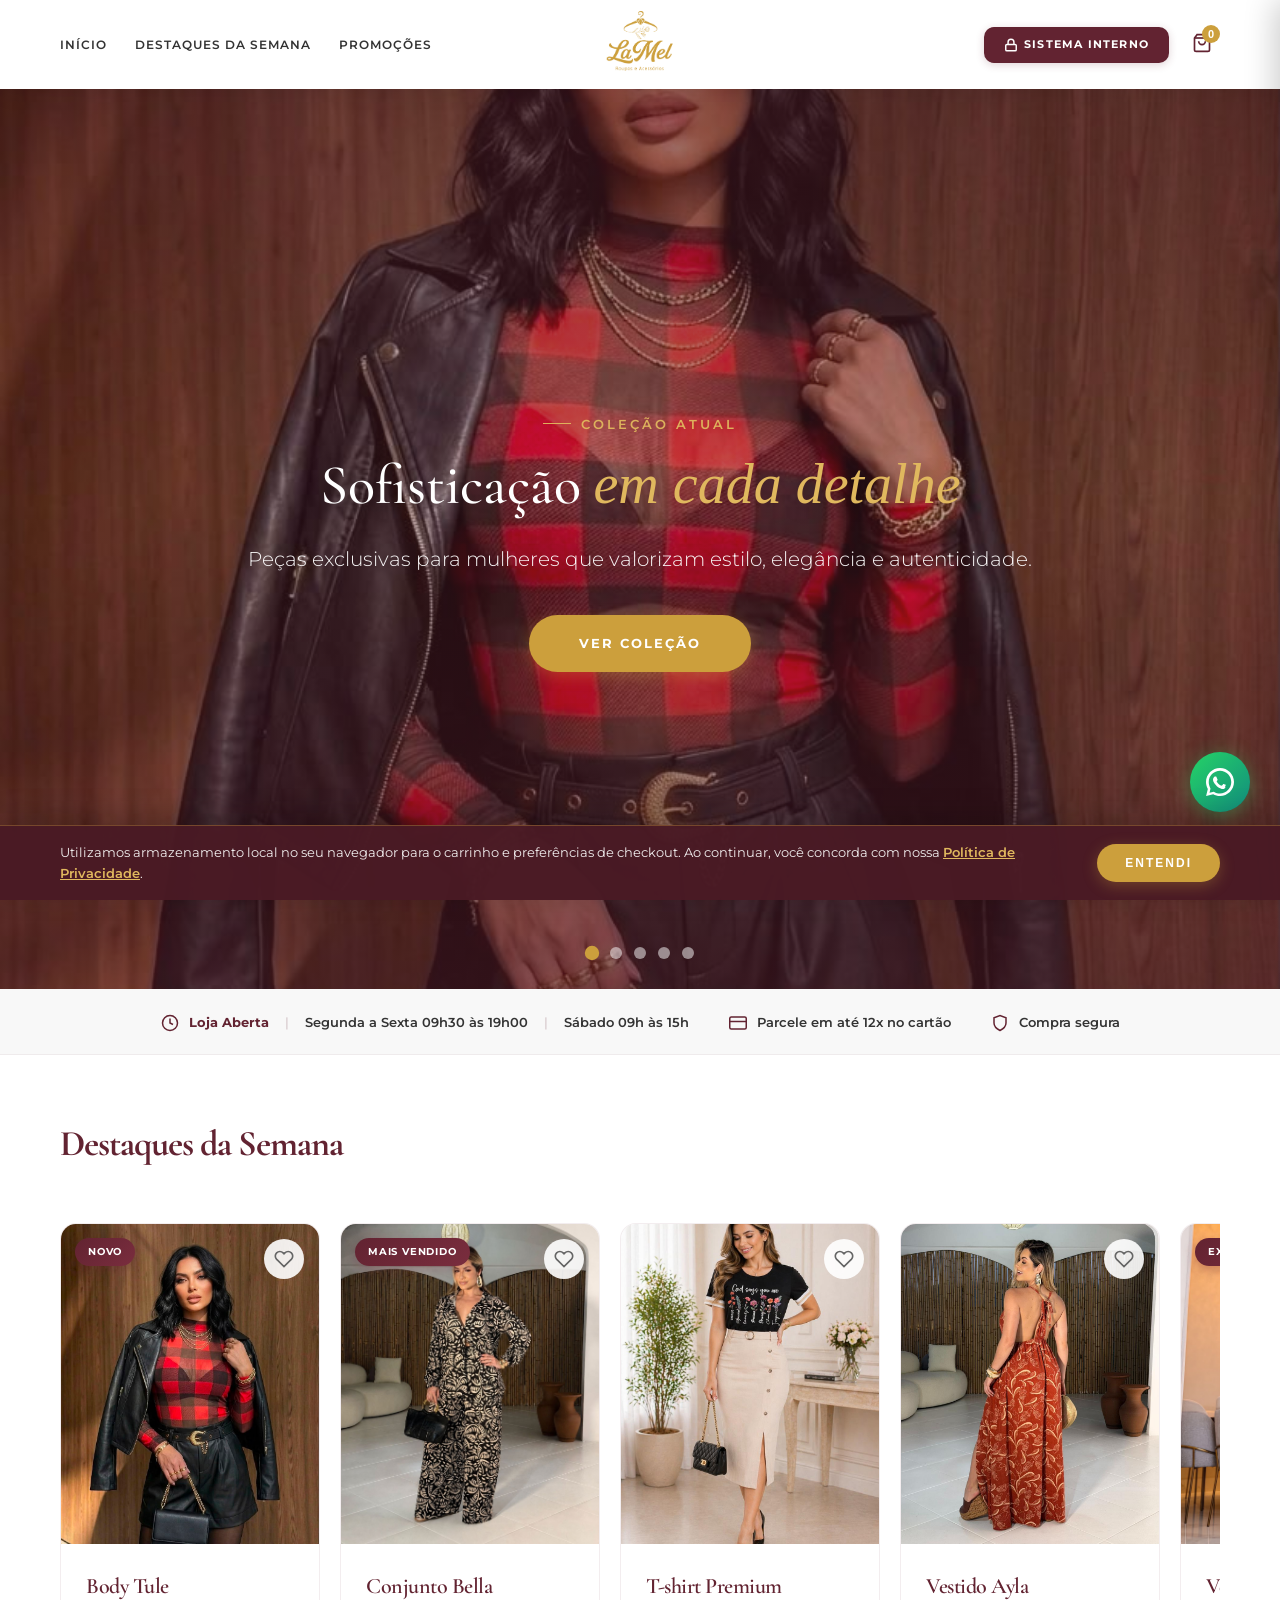
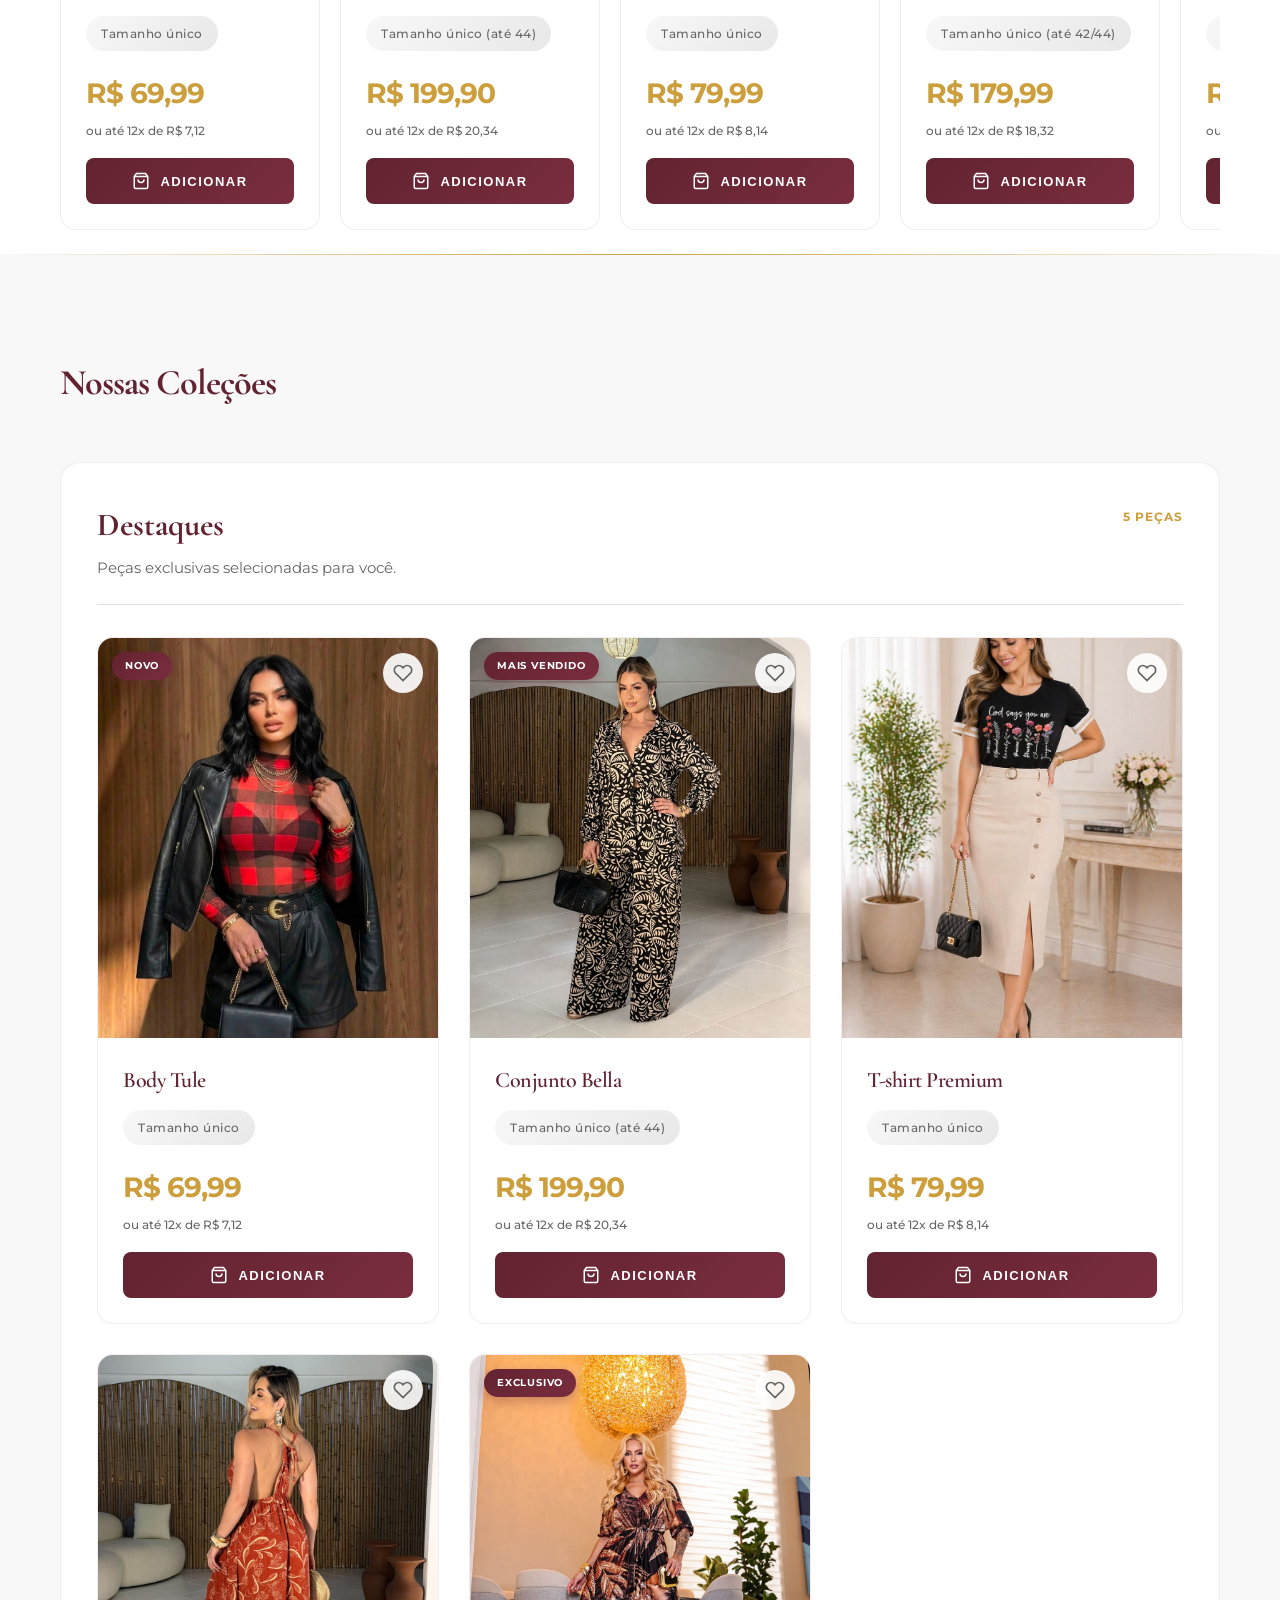
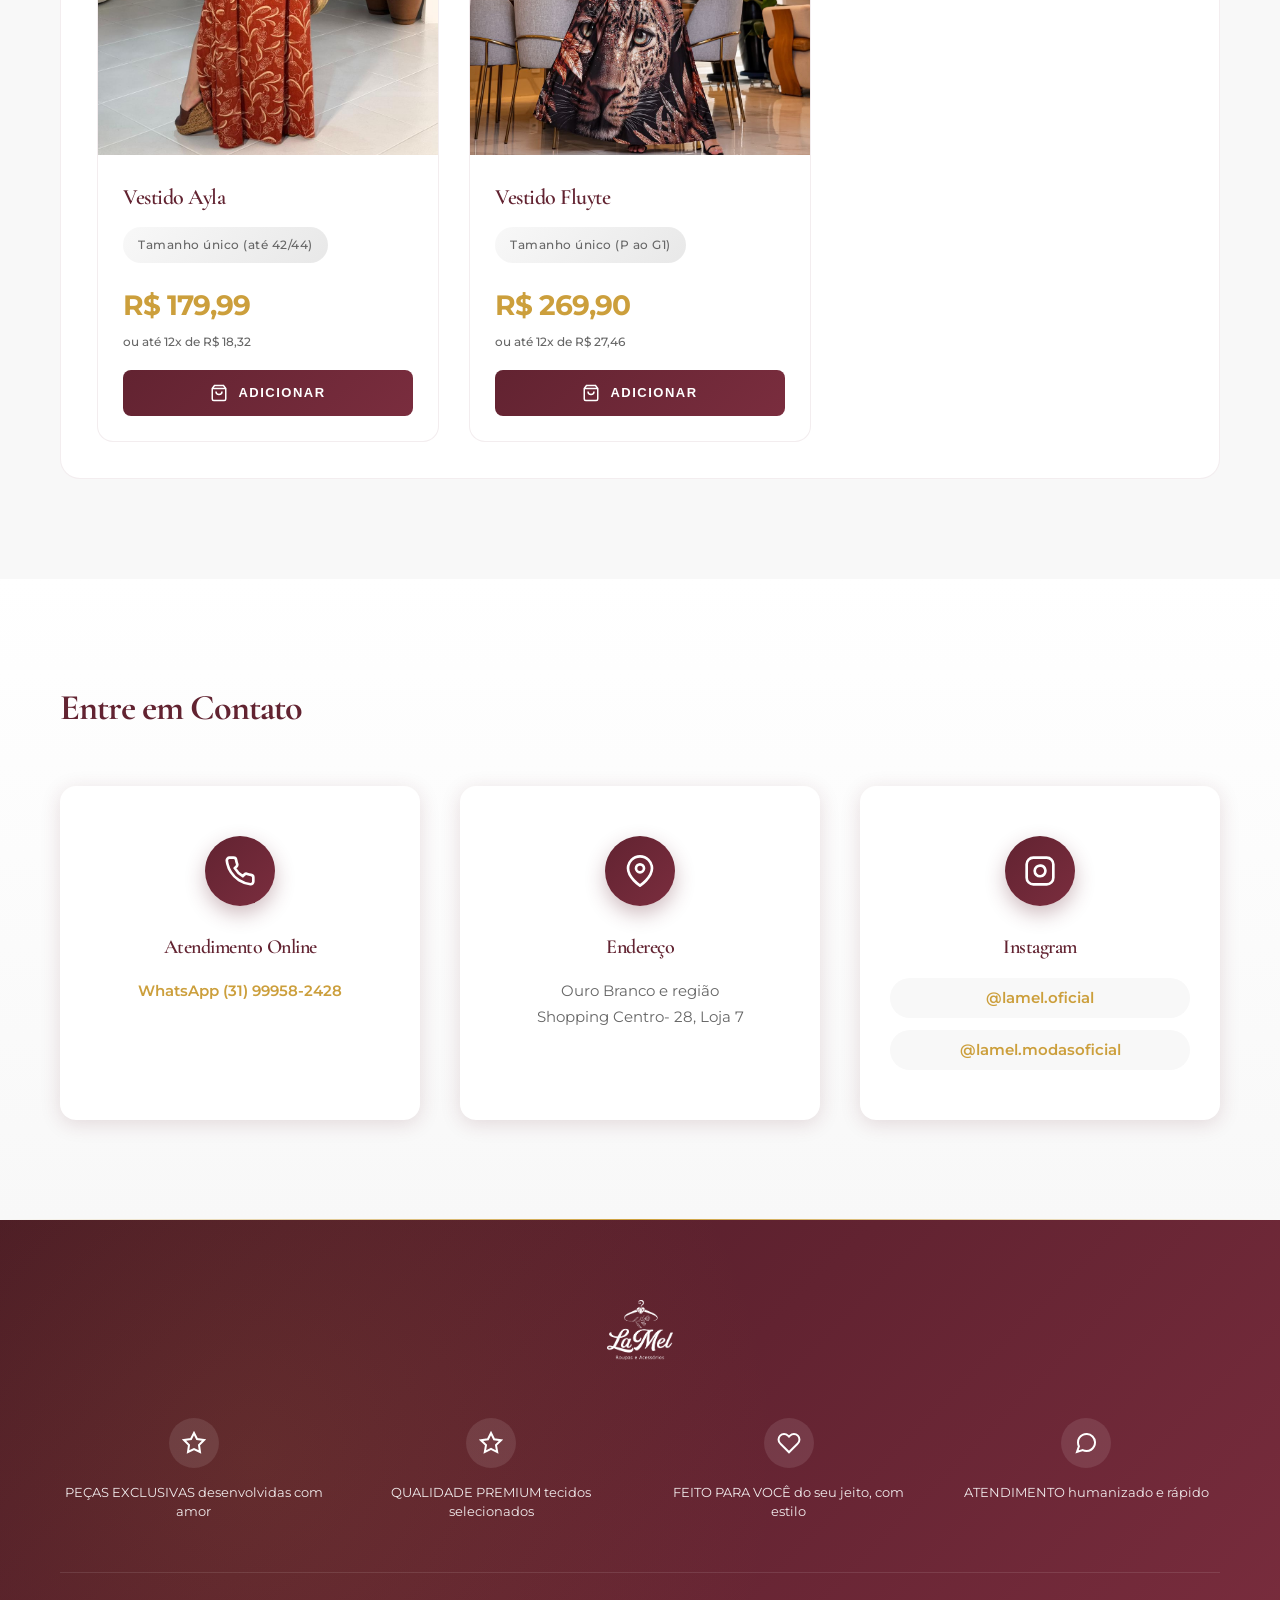
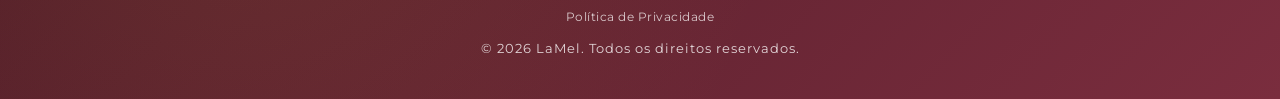
==== commit 3ec39158: "Adiciona tamanhos, vídeos, hero configurável, privacidade LGPD e melhorias no site e painel. Inclui " ====
--- a/index.html
+++ b/index.html
@@ -3,6 +3,11 @@
 <head>
     <meta charset="UTF-8">
     <meta name="viewport" content="width=device-width, initial-scale=1.0">
+    <script>
+        if (sessionStorage.getItem('lamel-visited')) {
+            document.documentElement.classList.add('returning-visitor');
+        }
+    </script>
     <title>LaMel - Moda Feminina</title>
     <meta name="description" content="LaMel - Moda feminina sofisticada. Vestidos, conjuntos e peças exclusivas com frete grátis para todo o Brasil e parcelamento em até 12x no cartão.">
 
@@ -20,65 +25,7 @@
 
     <link rel="icon" type="image/png" href="logo/logo_lamel_-3.png">
     <link rel="apple-touch-icon" href="logo/logo_lamel_-3.png">
-    <link rel="stylesheet" href="styles.css?v=14">
-    <style>
-        /* Botão Área Interna — crítico (funciona mesmo se styles.css não carregar) */
-        .header .nav-icons .internal-area-btn,
-        .header .nav-icons a.internal-area-btn,
-        .header .nav-icons a.internal-area-btn:link,
-        .header .nav-icons a.internal-area-btn:visited,
-        .header .nav-icons a.internal-area-btn:active,
-        .header .nav-icons button.internal-area-btn {
-            display: inline-flex !important;
-            align-items: center !important;
-            justify-content: center !important;
-            gap: 6px !important;
-            padding: 11px 20px !important;
-            border: none !important;
-            border-radius: 10px !important;
-            background: #622331 !important;
-            background-color: #622331 !important;
-            color: #ffffff !important;
-            font-family: 'Montserrat', Arial, sans-serif !important;
-            font-size: 11px !important;
-            font-weight: 700 !important;
-            text-transform: uppercase !important;
-            letter-spacing: 1.2px !important;
-            text-decoration: none !important;
-            white-space: nowrap !important;
-            box-shadow: 0 2px 8px rgba(98, 35, 49, 0.2) !important;
-            cursor: pointer !important;
-            line-height: 1 !important;
-            flex-shrink: 0 !important;
-            -webkit-appearance: none !important;
-            appearance: none !important;
-        }
-        .header .nav-icons .internal-area-icon {
-            flex-shrink: 0 !important;
-            stroke: #ffffff !important;
-        }
-        .header .nav-icons .internal-area-btn:hover,
-        .header .nav-icons a.internal-area-btn:hover {
-            background: #7a2d3e !important;
-            background-color: #7a2d3e !important;
-            color: #ffffff !important;
-            text-decoration: none !important;
-            transform: translateY(-2px);
-        }
-        @media (max-width: 768px) {
-            .header .nav-icons .internal-area-btn,
-            .header .nav-icons a.internal-area-btn {
-                padding: 8px 12px !important;
-                font-size: 9px !important;
-                border-radius: 8px !important;
-                flex-shrink: 0 !important;
-            }
-            .header .nav-icons {
-                flex-shrink: 0 !important;
-                flex-wrap: nowrap !important;
-            }
-        }
-    </style>
+    <link rel="stylesheet" href="styles.css?v=25">
     <link rel="preconnect" href="https://fonts.googleapis.com">
     <link rel="preconnect" href="https://fonts.gstatic.com" crossorigin>
     <link href="https://fonts.googleapis.com/css2?family=Cormorant+Garamond:wght@400;500;600;700&family=Montserrat:wght@300;400;500;600;700&display=swap" rel="stylesheet">
@@ -106,21 +53,20 @@
                         </svg>
                     </button>
                     <div class="nav-links">
-                        <a href="#" class="nav-link">INÍCIO</a>
-                        <a href="#produtos" class="nav-link">COLEÇÕES</a>
-                        <a href="#produtos" class="nav-link">VESTIDOS</a>
-                        <a href="#produtos" class="nav-link">CONJUNTOS</a>
+                        <a href="#" class="nav-link">Início</a>
+                        <a href="#novidades-section" class="nav-link">Destaques da Semana</a>
+                        <a href="#produtos" class="nav-link">Promoções</a>
                     </div>
                     <a href="#" class="logo-link">
                         <img src="logo/logo_lamel_-2.png" alt="LaMel" class="header-logo">
                     </a>
                     <div class="nav-icons">
-                        <a href="admin/index.php" class="internal-area-btn" title="Área Interna" style="display:inline-flex;align-items:center;gap:6px;padding:11px 20px;border-radius:10px;background:#622331;color:#ffffff;font-size:11px;font-weight:700;text-transform:uppercase;letter-spacing:1.2px;text-decoration:none;box-shadow:0 2px 8px rgba(98,35,49,0.2);">
+                        <a href="admin/index.php" class="internal-area-btn" title="Sistema Interno">
                             <svg class="internal-area-icon" width="14" height="14" viewBox="0 0 24 24" fill="none" stroke="currentColor" stroke-width="2.5">
                                 <rect x="3" y="11" width="18" height="11" rx="2" ry="2"/>
                                 <path d="M7 11V7a5 5 0 0 1 10 0v4"/>
                             </svg>
-                            <span>Área Interna</span>
+                            <span>Sistema Interno</span>
                         </a>
                         <button class="cart-btn" onclick="toggleCart()">
                             <svg width="20" height="20" viewBox="0 0 24 24" fill="none" stroke="currentColor" stroke-width="2">
@@ -141,60 +87,56 @@
             <div class="hero-overlay"></div>
             <div class="container">
                 <div class="hero-content">
-                    <h1 class="hero-title">SOFISTICAÇÃO <svg width="28" height="28" viewBox="0 0 24 24" fill="currentColor" style="vertical-align: middle; color: var(--secondary-color); margin: 0 5px;"><path d="M20.84 4.61a5.5 5.5 0 0 0-7.78 0L12 5.67l-1.06-1.06a5.5 5.5 0 0 0-7.78 7.78l1.06 1.06L12 21.23l7.78-7.78 1.06-1.06a5.5 5.5 0 0 0 0-7.78z"/></svg> <span class="hero-title-accent">em cada detalhe</span></h1>
+                    <span class="hero-kicker">Coleção atual</span>
+                    <h1 class="hero-title">Sofisticação <span class="hero-title-accent">em cada detalhe</span></h1>
                     <p class="hero-subtitle">Peças exclusivas para mulheres que valorizam estilo, elegância e autenticidade.</p>
-                    <a href="#produtos" class="btn btn-primary">COMPRE AGORA →</a>
+                    <a href="#produtos" class="btn btn-primary">Ver coleção</a>
                 </div>
             </div>
             <div class="hero-dots" id="hero-dots"></div>
         </section>
 
-        <!-- Feature Highlights -->
-        <section class="features-section">
-            <div class="container">
-                <div class="features-grid">
-                    <div class="feature-card">
-                        <div class="feature-icon">
-                            <svg width="32" height="32" viewBox="0 0 24 24" fill="none" stroke="currentColor" stroke-width="2">
-                                <rect x="1" y="3" width="15" height="13"/>
-                                <polygon points="16 8 20 8 23 11 23 16 16 16 16 8"/>
-                                <circle cx="5.5" cy="18.5" r="2.5"/>
-                                <circle cx="18.5" cy="18.5" r="2.5"/>
-                            </svg>
-                        </div>
-                        <h3 class="feature-title">FRETE GRÁTIS</h3>
-                        <p class="feature-text">para todo o Brasil</p>
-                    </div>
-                    <div class="feature-card">
-                        <div class="feature-icon">
-                            <svg width="32" height="32" viewBox="0 0 24 24" fill="none" stroke="currentColor" stroke-width="2">
-                                <rect x="1" y="4" width="22" height="16" rx="2" ry="2"/>
-                                <line x1="1" y1="10" x2="23" y2="10"/>
-                            </svg>
-                        </div>
-                        <h3 class="feature-title">PARCELE EM ATÉ 12X</h3>
-                        <p class="feature-text">no cartão</p>
-                    </div>
-                    <div class="feature-card">
-                        <div class="feature-icon">
-                            <svg width="32" height="32" viewBox="0 0 24 24" fill="none" stroke="currentColor" stroke-width="2">
-                                <path d="M12 22s8-4 8-10V5l-8-3-8 3v7c0 6 8 10 8 10z"/>
-                            </svg>
-                        </div>
-                        <h3 class="feature-title">COMPRA SEGURA</h3>
-                        <p class="feature-text">seus dados protegidos</p>
-                    </div>
-                    <div class="feature-card">
-                        <div class="feature-icon">
-                            <svg width="32" height="32" viewBox="0 0 24 24" fill="none" stroke="currentColor" stroke-width="2">
-                                <polyline points="23 4 23 10 17 10"/>
-                                <path d="M20.49 15a9 9 0 1 1-2.12-9.36L23 10"/>
-                            </svg>
-                        </div>
-                        <h3 class="feature-title">TROCA FÁCIL</h3>
-                        <p class="feature-text">até 7 dias após o recebimento</p>
-                    </div>
-                </div>
+        <!-- Trust Bar -->
+        <section class="trust-bar">
+            <div class="container">
+                <div class="trust-bar-inner">
+                    <div class="trust-item trust-item-hours">
+                        <svg width="18" height="18" viewBox="0 0 24 24" fill="none" stroke="currentColor" stroke-width="2">
+                            <circle cx="12" cy="12" r="10"/>
+                            <polyline points="12 6 12 12 16 14"/>
+                        </svg>
+                        <span class="trust-item-text trust-hours-inline">
+                            <strong>Loja Aberta</strong>
+                            <span class="trust-hours-sep">|</span>
+                            <span>Segunda a Sexta 09h30 às 19h00</span>
+                            <span class="trust-hours-sep">|</span>
+                            <span>Sábado 09h às 15h</span>
+                        </span>
+                    </div>
+                    <div class="trust-item">
+                        <svg width="18" height="18" viewBox="0 0 24 24" fill="none" stroke="currentColor" stroke-width="2">
+                            <rect x="1" y="4" width="22" height="16" rx="2" ry="2"/>
+                            <line x1="1" y1="10" x2="23" y2="10"/>
+                        </svg>
+                        <span class="trust-item-text">Parcele em até 12x no cartão</span>
+                    </div>
+                    <div class="trust-item">
+                        <svg width="18" height="18" viewBox="0 0 24 24" fill="none" stroke="currentColor" stroke-width="2">
+                            <path d="M12 22s8-4 8-10V5l-8-3-8 3v7c0 6 8 10 8 10z"/>
+                        </svg>
+                        <span class="trust-item-text">Compra segura</span>
+                    </div>
+                </div>
+            </div>
+        </section>
+
+        <!-- Novidades / Destaques -->
+        <section id="novidades-section" class="novidades-section hidden">
+            <div class="container">
+                <div class="section-header">
+                    <h2 class="section-title">Destaques da Semana</h2>
+                </div>
+                <div id="novidades-grid" class="novidades-grid"></div>
             </div>
         </section>
 
@@ -206,55 +148,6 @@
                 </div>
                 <div id="collections-catalog" class="collections-catalog">
                     <!-- Coleções e produtos carregados via JavaScript -->
-                </div>
-            </div>
-        </section>
-
-        <!-- Mobile Feature Highlights -->
-        <section class="features-section mobile-only">
-            <div class="container">
-                <div class="features-grid">
-                    <div class="feature-card">
-                        <div class="feature-icon">
-                            <svg width="32" height="32" viewBox="0 0 24 24" fill="none" stroke="currentColor" stroke-width="2">
-                                <rect x="1" y="3" width="15" height="13"/>
-                                <polygon points="16 8 20 8 23 11 23 16 16 16 16 8"/>
-                                <circle cx="5.5" cy="18.5" r="2.5"/>
-                                <circle cx="18.5" cy="18.5" r="2.5"/>
-                            </svg>
-                        </div>
-                        <h3 class="feature-title">FRETE GRÁTIS</h3>
-                        <p class="feature-text">para todo o Brasil</p>
-                    </div>
-                    <div class="feature-card">
-                        <div class="feature-icon">
-                            <svg width="32" height="32" viewBox="0 0 24 24" fill="none" stroke="currentColor" stroke-width="2">
-                                <rect x="1" y="4" width="22" height="16" rx="2" ry="2"/>
-                                <line x1="1" y1="10" x2="23" y2="10"/>
-                            </svg>
-                        </div>
-                        <h3 class="feature-title">PARCELE EM ATÉ 12X</h3>
-                        <p class="feature-text">no cartão</p>
-                    </div>
-                    <div class="feature-card">
-                        <div class="feature-icon">
-                            <svg width="32" height="32" viewBox="0 0 24 24" fill="none" stroke="currentColor" stroke-width="2">
-                                <path d="M12 22s8-4 8-10V5l-8-3-8 3v7c0 6 8 10 8 10z"/>
-                            </svg>
-                        </div>
-                        <h3 class="feature-title">COMPRA SEGURA</h3>
-                        <p class="feature-text">seus dados protegidos</p>
-                    </div>
-                    <div class="feature-card">
-                        <div class="feature-icon">
-                            <svg width="32" height="32" viewBox="0 0 24 24" fill="none" stroke="currentColor" stroke-width="2">
-                                <polyline points="23 4 23 10 17 10"/>
-                                <path d="M20.49 15a9 9 0 1 1-2.12-9.36L23 10"/>
-                            </svg>
-                        </div>
-                        <h3 class="feature-title">TROCA FÁCIL</h3>
-                        <p class="feature-text">até 7 dias após o recebimento</p>
-                    </div>
                 </div>
             </div>
         </section>
@@ -270,8 +163,8 @@
                                 <path d="M22 16.92v3a2 2 0 0 1-2.18 2 19.79 19.79 0 0 1-8.63-3.07 19.5 19.5 0 0 1-6-6 19.79 19.79 0 0 1-3.07-8.67A2 2 0 0 1 4.11 2h3a2 2 0 0 1 2 1.72 12.84 12.84 0 0 0 .7 2.81 2 2 0 0 1-.45 2.11L8.09 9.91a16 16 0 0 0 6 6l1.27-1.27a2 2 0 0 1 2.11-.45 12.84 12.84 0 0 0 2.81.7A2 2 0 0 1 22 16.92z"/>
                             </svg>
                         </div>
-                        <h3 class="contact-title">Telefone</h3>
-                        <p class="contact-text">(31) 99958-2428</p>
+                        <h3 class="contact-title">Atendimento Online</h3>
+                        <a href="https://wa.me/5531999582428?text=Ol%C3%A1!%20Gostaria%20de%20saber%20mais%20sobre%20os%20produtos%20da%20LaMel" target="_blank" rel="noopener noreferrer" class="contact-text contact-link">WhatsApp (31) 99958-2428</a>
                     </div>
                     <div class="contact-card">
                         <div class="contact-icon">
@@ -342,6 +235,9 @@
                     </div>
                 </div>
                 <div class="footer-bottom">
+                    <div class="footer-legal">
+                        <a href="privacidade.html" class="footer-legal-link">Política de Privacidade</a>
+                    </div>
                     <p class="footer-text">© <span id="footer-year">2024</span> LaMel. Todos os direitos reservados.</p>
                 </div>
             </div>
@@ -477,6 +373,7 @@
                     <div class="modal-main-image-wrap">
                         <button type="button" class="gallery-nav gallery-prev" id="modal-prev" onclick="changeModalImage(-1)" aria-label="Foto anterior">‹</button>
                         <img id="modal-main-image" src="" alt="" onclick="openGalleryLightbox()">
+                        <video id="modal-main-video" class="modal-main-video hidden" controls playsinline muted loop></video>
                         <button type="button" class="gallery-nav gallery-next" id="modal-next" onclick="changeModalImage(1)" aria-label="Próxima foto">›</button>
                     </div>
                     <div class="modal-thumbnails" id="modal-thumbnails"></div>
@@ -495,6 +392,11 @@
                     <h2 id="modal-title" class="modal-title"></h2>
                     <p id="modal-description" class="modal-description"></p>
                     <span id="modal-size" class="product-size"></span>
+                    <div id="modal-size-picker" class="modal-size-picker hidden">
+                        <p class="modal-size-label">Selecione o tamanho *</p>
+                        <div id="modal-size-options" class="size-options"></div>
+                        <p id="modal-size-error" class="modal-size-error hidden">Selecione um tamanho para continuar.</p>
+                    </div>
                     <div class="product-price-section">
                         <p id="modal-price" class="product-price"></p>
                         <p id="modal-installment" class="product-installment"></p>
@@ -524,6 +426,18 @@
         </svg>
     </a>
 
-    <script src="script.js?v=8"></script>
+    <!-- Privacy notice -->
+    <div id="privacy-bar" class="privacy-bar" role="dialog" aria-live="polite" aria-label="Aviso de privacidade" hidden>
+        <div class="privacy-bar-inner container">
+            <p class="privacy-bar-text">
+                Utilizamos armazenamento local no seu navegador para o carrinho e preferências de checkout.
+                Ao continuar, você concorda com nossa
+                <a href="privacidade.html">Política de Privacidade</a>.
+            </p>
+            <button type="button" class="btn btn-primary privacy-bar-btn" onclick="acceptPrivacyConsent()">Entendi</button>
+        </div>
+    </div>
+
+    <script src="script.js?v=14"></script>
 </body>
 </html>
--- a/styles.css
+++ b/styles.css
@@ -53,7 +53,11 @@
     align-items: center;
     justify-content: center;
     z-index: 9999;
-    animation: splashFadeOut 0.5s ease-out 2.5s forwards;
+    animation: splashFadeOut 0.5s ease-out 1.6s forwards;
+}
+
+.returning-visitor .splash-screen {
+    display: none !important;
 }
 
 .splash-content {
@@ -129,7 +133,12 @@
 /* Main Content */
 .main-content {
     opacity: 0;
-    animation: mainContentFadeIn 0.8s ease-out 2.5s forwards;
+    animation: mainContentFadeIn 0.8s ease-out 1.6s forwards;
+}
+
+.returning-visitor .main-content {
+    opacity: 1;
+    animation: none;
 }
 
 @keyframes mainContentFadeIn {
@@ -184,8 +193,11 @@
 
 .nav-links {
     display: flex;
-    gap: 25px;
     flex: 1;
+    justify-content: flex-start;
+    align-items: center;
+    gap: 28px;
+    min-width: 0;
 }
 
 .nav-icons {
@@ -196,11 +208,7 @@
 }
 
 .header .nav-icons .internal-area-btn,
-.header .nav-icons a.internal-area-btn,
-.header .nav-icons a.internal-area-btn:link,
-.header .nav-icons a.internal-area-btn:visited,
-.header .nav-icons a.internal-area-btn:active,
-.header .nav-icons button.internal-area-btn {
+.header .nav-icons a.internal-area-btn {
     display: inline-flex;
     align-items: center;
     justify-content: center;
@@ -208,8 +216,7 @@
     padding: 11px 20px;
     border: none;
     border-radius: 10px;
-    background: #622331;
-    background-color: #622331;
+    background: var(--primary-color);
     color: #ffffff;
     font-family: 'Montserrat', sans-serif;
     font-size: 11px;
@@ -225,10 +232,14 @@
     transition: all 0.3s ease;
 }
 
+.header .nav-icons .internal-area-icon {
+    flex-shrink: 0;
+    stroke: #ffffff;
+}
+
 .header .nav-icons .internal-area-btn:hover,
 .header .nav-icons a.internal-area-btn:hover {
-    background: #7a2d3e;
-    background-color: #7a2d3e;
+    background: var(--primary-light);
     color: #ffffff;
     text-decoration: none;
     transform: translateY(-2px);
@@ -239,9 +250,10 @@
     text-decoration: none;
     color: var(--text-dark);
     font-weight: 600;
-    font-size: 13px;
+    font-size: 12px;
     text-transform: uppercase;
-    letter-spacing: 1.5px;
+    letter-spacing: 1px;
+    white-space: nowrap;
     transition: all 0.3s ease;
     position: relative;
     padding: 8px 0;
@@ -357,12 +369,33 @@
     margin: 0 auto;
 }
 
+.hero-kicker {
+    display: inline-flex;
+    align-items: center;
+    font-family: 'Montserrat', sans-serif;
+    font-size: 13px;
+    font-weight: 600;
+    letter-spacing: 3px;
+    text-transform: uppercase;
+    color: var(--secondary-light);
+    margin-bottom: 18px;
+    animation: subtitleFadeIn 1s ease-out 0.3s both;
+}
+
+.hero-kicker::before {
+    content: '';
+    display: inline-block;
+    width: 28px;
+    height: 1px;
+    background: var(--secondary-light);
+    margin-right: 10px;
+}
+
 .hero-title {
-    font-size: 68px;
-    font-weight: 600;
+    font-size: 56px;
+    font-weight: 500;
     margin-bottom: 25px;
-    line-height: 1.1;
-    letter-spacing: 0.5px;
+    line-height: 1.15;
     text-shadow: 0 2px 20px rgba(0, 0, 0, 0.3);
     animation: titleFadeIn 1s ease-out 0.5s both;
 }
@@ -502,60 +535,102 @@
     box-shadow: 0 5px 20px rgba(37, 211, 102, 0.4);
 }
 
-/* Feature Highlights Section */
-.features-section {
-    padding: 60px 0;
+/* Trust Bar */
+.trust-bar {
+    padding: 22px 0;
+    background: var(--light-gray);
+    border-bottom: 1px solid rgba(98, 35, 49, 0.06);
+}
+
+.trust-bar-inner {
+    display: flex;
+    justify-content: center;
+    align-items: flex-start;
+    gap: 40px;
+    flex-wrap: wrap;
+}
+
+.trust-item {
+    display: inline-flex;
+    align-items: flex-start;
+    gap: 10px;
+    font-size: 13px;
+    font-weight: 600;
+    color: var(--text-dark);
+    white-space: nowrap;
+    line-height: 1.55;
+}
+
+.trust-item svg {
+    color: var(--primary-color);
+    flex-shrink: 0;
+    margin-top: 3px;
+}
+
+.trust-item-hours {
+    white-space: nowrap;
+}
+
+.trust-hours-inline {
+    display: inline-flex;
+    align-items: center;
+    flex-wrap: wrap;
+    gap: 0;
+    padding-top: 1px;
+}
+
+.trust-hours-inline strong {
+    color: var(--primary-color);
+}
+
+.trust-item-text {
+    display: block;
+    padding-top: 1px;
+}
+
+.trust-hours-sep {
+    margin: 0 12px;
+    color: rgba(98, 35, 49, 0.3);
+    font-weight: 400;
+}
+
+.trust-item-hours strong {
+    display: inline;
+    font-size: 13px;
+    margin-bottom: 0;
+}
+
+/* Novidades */
+.novidades-section {
+    padding: 60px 0 10px;
     background: var(--white);
 }
 
-.mobile-only {
-    display: none;
-}
-
-.features-grid {
-    display: grid;
-    grid-template-columns: repeat(4, 1fr);
-    gap: 30px;
-}
-
-.feature-card {
-    text-align: center;
-    padding: 30px 20px;
-    background: var(--light-gray);
-    border-radius: 12px;
-    transition: all 0.3s ease;
-}
-
-.feature-card:hover {
-    transform: translateY(-5px);
-    box-shadow: 0 10px 30px rgba(98, 35, 49, 0.15);
-}
-
-.feature-icon {
-    width: 60px;
-    height: 60px;
-    background: linear-gradient(135deg, var(--primary-color) 0%, var(--primary-light) 100%);
-    border-radius: 50%;
-    display: flex;
-    align-items: center;
-    justify-content: center;
-    margin: 0 auto 15px;
-    color: var(--white);
-}
-
-.feature-title {
-    font-size: 14px;
-    font-weight: 700;
-    color: var(--primary-color);
-    margin-bottom: 8px;
-    text-transform: uppercase;
-    letter-spacing: 1px;
-}
-
-.feature-text {
-    font-size: 13px;
-    color: var(--text-light);
-    line-height: 1.5;
+.novidades-grid {
+    display: flex;
+    gap: 20px;
+    overflow-x: auto;
+    padding-bottom: 14px;
+    scroll-snap-type: x mandatory;
+    -webkit-overflow-scrolling: touch;
+}
+
+.novidades-grid::-webkit-scrollbar {
+    height: 6px;
+}
+
+.novidades-grid::-webkit-scrollbar-thumb {
+    background: rgba(98, 35, 49, 0.2);
+    border-radius: 10px;
+}
+
+.novidades-grid .product-card {
+    flex: 0 0 260px;
+    scroll-snap-align: start;
+}
+
+.novidades-grid .product-image-container {
+    height: 320px;
 }
 
 /* Products Section */
@@ -613,7 +688,8 @@
     background: var(--white);
     border-radius: 20px;
     padding: 36px;
-    box-shadow: var(--shadow);
+    box-shadow: none;
+    border: 1px solid rgba(98, 35, 49, 0.08);
     scroll-margin-top: 100px;
 }
 
@@ -627,19 +703,47 @@
     border-bottom: 1px solid var(--border-color, #eadde1);
 }
 
-.collection-block-title-wrap {
-    display: flex;
-    align-items: center;
-    gap: 20px;
-}
-
-.collection-cover {
-    width: 72px;
-    height: 72px;
-    object-fit: cover;
-    border-radius: 14px;
-    border: 2px solid var(--secondary-color);
-    flex-shrink: 0;
+.collection-banner {
+    position: relative;
+    margin: -36px -36px 32px;
+    min-height: 220px;
+    border-radius: 20px 20px 0 0;
+    background-size: cover;
+    background-position: center;
+    display: flex;
+    align-items: flex-end;
+    overflow: hidden;
+}
+
+.collection-banner-overlay {
+    position: absolute;
+    inset: 0;
+    background: linear-gradient(180deg, rgba(74, 26, 37, 0) 0%, rgba(74, 26, 37, 0.8) 100%);
+}
+
+.collection-banner-content {
+    position: relative;
+    z-index: 1;
+    width: 100%;
+    padding: 28px 32px;
+    display: flex;
+    justify-content: space-between;
+    align-items: flex-end;
+    gap: 16px;
+    flex-wrap: wrap;
+}
+
+.collection-banner-content .collection-title {
+    color: var(--white);
+}
+
+.collection-banner-content .collection-description {
+    color: rgba(255, 255, 255, 0.88);
+}
+
+.collection-banner-content .collection-count {
+    color: var(--secondary-light);
+    padding-top: 0;
 }
 
 .collection-title {
@@ -687,7 +791,8 @@
     background: var(--white);
     border-radius: 16px;
     overflow: hidden;
-    box-shadow: var(--shadow);
+    border: 1px solid rgba(98, 35, 49, 0.08);
+    box-shadow: none;
     transition: all 0.4s cubic-bezier(0.4, 0, 0.2, 1);
     cursor: pointer;
     position: relative;
@@ -710,8 +815,9 @@
 }
 
 .product-card:hover {
-    transform: translateY(-15px);
-    box-shadow: 0 20px 40px rgba(98, 35, 49, 0.2);
+    transform: translateY(-8px);
+    box-shadow: var(--shadow-hover);
+    border-color: transparent;
 }
 
 .product-image-container {
@@ -774,16 +880,16 @@
 
 .product-badge {
     position: absolute;
-    top: 15px;
-    left: 15px;
+    top: 14px;
+    left: 14px;
     z-index: 10;
     background: linear-gradient(135deg, var(--primary-color) 0%, var(--primary-light) 100%);
     color: var(--white);
-    font-size: 11px;
+    font-size: 10px;
     font-weight: 700;
     text-transform: uppercase;
-    letter-spacing: 1px;
-    padding: 7px 16px;
+    letter-spacing: 0.8px;
+    padding: 6px 13px;
     border-radius: 20px;
     box-shadow: 0 4px 12px rgba(98, 35, 49, 0.35);
 }
@@ -824,13 +930,6 @@
     color: var(--primary-color);
     margin-bottom: 12px;
     letter-spacing: -0.5px;
-}
-
-.product-description {
-    font-size: 14px;
-    color: var(--text-light);
-    margin-bottom: 18px;
-    line-height: 1.6;
 }
 
 .product-price-section {
@@ -1077,6 +1176,98 @@
     cursor: zoom-in;
 }
 
+.modal-main-image-wrap img.hidden,
+.modal-main-video.hidden {
+    display: none;
+}
+
+.modal-main-video {
+    width: 100%;
+    height: 420px;
+    object-fit: cover;
+    display: block;
+    background: #000;
+}
+
+.modal-thumb-video {
+    position: relative;
+    padding: 0;
+    border: 2px solid transparent;
+    border-radius: 8px;
+    overflow: hidden;
+    background: #000;
+    cursor: pointer;
+}
+
+.modal-thumb-video video {
+    width: 72px;
+    height: 72px;
+    object-fit: cover;
+    display: block;
+}
+
+.modal-thumb-play {
+    position: absolute;
+    inset: 0;
+    display: flex;
+    align-items: center;
+    justify-content: center;
+    background: rgba(0, 0, 0, 0.35);
+    color: #fff;
+    font-size: 18px;
+}
+
+.modal-size-picker {
+    margin: 16px 0;
+}
+
+.modal-size-label {
+    font-size: 13px;
+    font-weight: 600;
+    color: var(--primary-color);
+    margin-bottom: 10px;
+    text-transform: uppercase;
+    letter-spacing: 0.5px;
+}
+
+.size-options {
+    display: flex;
+    flex-wrap: wrap;
+    gap: 8px;
+}
+
+.size-option {
+    min-width: 44px;
+    padding: 10px 14px;
+    border: 1px solid rgba(98, 35, 49, 0.18);
+    border-radius: 8px;
+    background: var(--white);
+    color: var(--text-dark);
+    font-size: 13px;
+    font-weight: 600;
+    cursor: pointer;
+    transition: all 0.2s ease;
+}
+
+.size-option:hover,
+.size-option.active {
+    background: var(--primary-color);
+    border-color: var(--primary-color);
+    color: var(--white);
+}
+
+.modal-size-error {
+    margin-top: 8px;
+    font-size: 12px;
+    color: #b42318;
+}
+
+.cart-item-size {
+    font-size: 12px;
+    color: var(--text-light);
+    margin: 2px 0 6px;
+}
+
 .gallery-nav {
     position: absolute;
     top: 50%;
@@ -1387,6 +1578,19 @@
     line-height: 1.7;
 }
 
+.contact-link {
+    display: inline-block;
+    color: var(--secondary-color);
+    font-weight: 600;
+    text-decoration: none;
+    transition: color 0.3s ease;
+}
+
+.contact-link:hover {
+    color: var(--primary-color);
+    text-decoration: underline;
+}
+
 .instagram-links {
     display: flex;
     flex-direction: column;
@@ -1484,6 +1688,193 @@
     font-size: 13px;
     opacity: 0.8;
     letter-spacing: 1px;
+}
+
+.footer-legal {
+    margin-bottom: 10px;
+}
+
+.footer-legal-link {
+    color: rgba(255, 255, 255, 0.75);
+    font-size: 12px;
+    text-decoration: none;
+    letter-spacing: 0.5px;
+    transition: color 0.3s ease;
+}
+
+.footer-legal-link:hover {
+    color: var(--secondary-light);
+    text-decoration: underline;
+}
+
+/* Privacy bar */
+.privacy-bar {
+    position: fixed;
+    left: 0;
+    right: 0;
+    bottom: 0;
+    z-index: 1100;
+    background: rgba(74, 26, 37, 0.97);
+    color: var(--white);
+    border-top: 1px solid rgba(204, 159, 60, 0.35);
+    box-shadow: 0 -8px 30px rgba(0, 0, 0, 0.2);
+    padding: 16px 0;
+    transform: translateY(100%);
+    transition: transform 0.35s ease;
+}
+
+.privacy-bar.is-visible {
+    transform: translateY(0);
+}
+
+.privacy-bar-inner {
+    display: flex;
+    align-items: center;
+    justify-content: space-between;
+    gap: 20px;
+    flex-wrap: wrap;
+}
+
+.privacy-bar-text {
+    flex: 1;
+    min-width: 240px;
+    font-size: 13px;
+    line-height: 1.6;
+    color: rgba(255, 255, 255, 0.92);
+    margin: 0;
+}
+
+.privacy-bar-text a {
+    color: var(--secondary-light);
+    font-weight: 600;
+    text-decoration: underline;
+}
+
+.privacy-bar-text a:hover {
+    color: var(--white);
+}
+
+.privacy-bar-btn {
+    flex-shrink: 0;
+    padding: 12px 28px;
+    font-size: 12px;
+    white-space: nowrap;
+}
+
+body.privacy-bar-visible .whatsapp-float {
+    bottom: 88px;
+}
+
+/* Legal / Privacy page */
+.legal-page {
+    background: var(--light-gray);
+    min-height: 100vh;
+}
+
+.legal-header {
+    background: var(--white);
+    border-bottom: 1px solid rgba(98, 35, 49, 0.08);
+    padding: 20px 0;
+    position: sticky;
+    top: 0;
+    z-index: 50;
+}
+
+.legal-header .container {
+    display: flex;
+    align-items: center;
+    justify-content: space-between;
+    gap: 16px;
+}
+
+.legal-logo-link {
+    display: inline-flex;
+}
+
+.legal-main {
+    padding: 48px 0 80px;
+}
+
+.legal-content {
+    max-width: 760px;
+    margin: 0 auto;
+    background: var(--white);
+    border-radius: 20px;
+    padding: 48px 40px;
+    box-shadow: var(--shadow);
+    border: 1px solid rgba(98, 35, 49, 0.08);
+}
+
+.legal-title {
+    font-family: 'Cormorant Garamond', serif;
+    font-size: 40px;
+    color: var(--primary-color);
+    margin-bottom: 8px;
+}
+
+.legal-updated {
+    font-size: 13px;
+    color: var(--text-light);
+    margin-bottom: 32px;
+}
+
+.legal-content h2 {
+    font-family: 'Cormorant Garamond', serif;
+    font-size: 24px;
+    color: var(--primary-color);
+    margin: 32px 0 12px;
+}
+
+.legal-content p,
+.legal-content li {
+    font-size: 15px;
+    line-height: 1.75;
+    color: var(--text-dark);
+    margin-bottom: 14px;
+}
+
+.legal-content ul {
+    padding-left: 22px;
+    margin-bottom: 16px;
+}
+
+.legal-footer {
+    padding: 40px 0;
+}
+
+.legal-footer-link {
+    display: inline-block;
+    margin-top: 10px;
+    color: rgba(255, 255, 255, 0.75);
+    font-size: 12px;
+    text-decoration: none;
+}
+
+.legal-footer-link:hover {
+    color: var(--secondary-light);
+    text-decoration: underline;
+}
+
+.btn-back-site {
+    display: inline-flex;
+    align-items: center;
+    gap: 6px;
+    padding: 10px 18px;
+    font-size: 12px;
+    font-weight: 600;
+    letter-spacing: 0.5px;
+    text-transform: uppercase;
+    color: var(--primary-color);
+    background: rgba(98, 35, 49, 0.06);
+    border: 1px solid rgba(98, 35, 49, 0.12);
+    border-radius: 999px;
+    text-decoration: none;
+    transition: background 0.3s ease, color 0.3s ease;
+}
+
+.btn-back-site:hover {
+    background: var(--primary-color);
+    color: var(--white);
 }
 
 /* Shopping Cart Sidebar */
@@ -1967,10 +2358,6 @@
         display: none;
     }
     
-    .features-grid {
-        grid-template-columns: repeat(2, 1fr);
-    }
-    
     .footer-features {
         grid-template-columns: repeat(2, 1fr);
     }
@@ -1981,14 +2368,27 @@
 }
 
 @media (max-width: 768px) {
-    .features-section:not(.mobile-only) {
-        display: none;
-    }
-    
-    .mobile-only {
-        display: block;
-    }
-    
+    .trust-bar-inner {
+        gap: 20px;
+        justify-content: flex-start;
+        overflow-x: auto;
+        flex-wrap: nowrap;
+        padding-bottom: 4px;
+        -webkit-overflow-scrolling: touch;
+    }
+
+    .trust-item {
+        font-size: 12px;
+    }
+
+    .novidades-grid .product-card {
+        flex: 0 0 200px;
+    }
+
+    .novidades-grid .product-image-container {
+        height: 260px;
+    }
+
     .nav-links {
         display: none;
         position: absolute;
@@ -2016,15 +2416,12 @@
         flex-shrink: 0;
     }
 
-    .header .nav-icons .internal-area-btn {
-        padding: 8px 10px;
+    .header .nav-icons .internal-area-btn,
+    .header .nav-icons a.internal-area-btn {
+        padding: 8px 12px;
         font-size: 9px;
         letter-spacing: 0.5px;
         border-radius: 8px;
-    }
-
-    .header .nav-icons .internal-area-btn span {
-        display: inline;
     }
     
     .logo-link {
@@ -2077,17 +2474,20 @@
         gap: 12px;
     }
 
-    .collection-block-title-wrap {
+    .collection-banner {
+        margin: -24px -20px 24px;
+        min-height: 160px;
+    }
+
+    .collection-banner-content {
+        padding: 20px;
         flex-direction: column;
         align-items: flex-start;
+        gap: 8px;
     }
 
     .collection-title {
         font-size: 26px;
-    }
-    
-    .features-grid {
-        grid-template-columns: 1fr;
     }
     
     .footer-features {
@@ -2132,6 +2532,37 @@
     .modal-title {
         font-size: 26px;
     }
+
+    .privacy-bar-inner {
+        flex-direction: column;
+        align-items: stretch;
+    }
+
+    .privacy-bar-btn {
+        width: 100%;
+        text-align: center;
+    }
+
+    body.privacy-bar-visible .whatsapp-float {
+        bottom: 120px;
+    }
+
+    .legal-content {
+        padding: 32px 22px;
+    }
+
+    .legal-title {
+        font-size: 32px;
+    }
+
+    .legal-header .container {
+        flex-wrap: wrap;
+    }
+
+    .btn-back-site {
+        width: 100%;
+        justify-content: center;
+    }
 }
 
 @media (max-width: 480px) {
